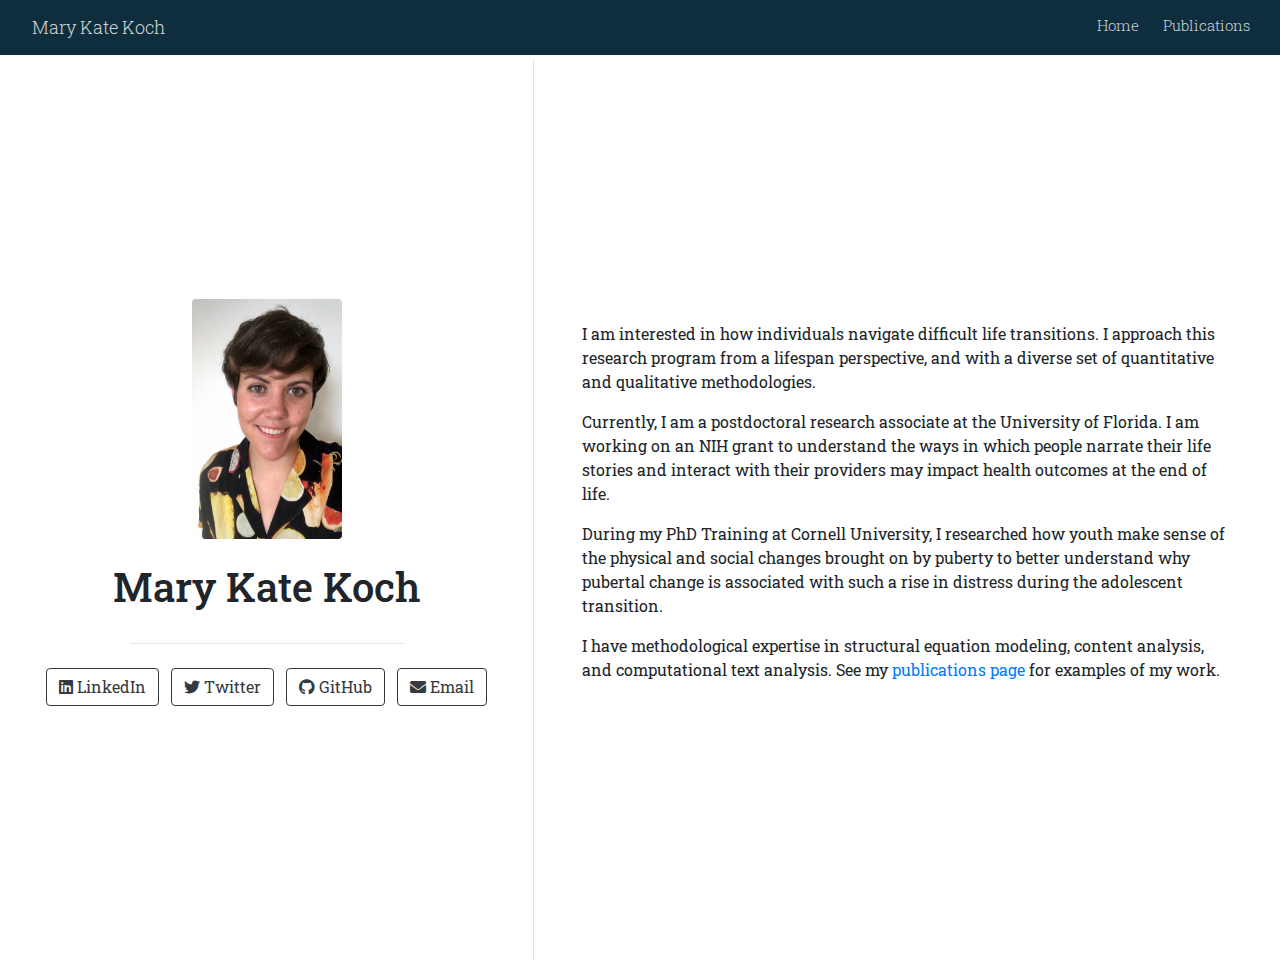
==== docs/index.html @ 8e57ada0 "initial commit" ====
<!doctype html>
<html lang="en">
  <head>
    <!-- Required meta tags -->
    <meta charset="utf-8">
    <meta name="viewport" content="width=device-width, initial-scale=1, shrink-to-fit=no">

    <!-- Bootstrap CSS -->
    <link rel="stylesheet" href="https://stackpath.bootstrapcdn.com/bootstrap/4.5.0/css/bootstrap.min.css">

    <link href="https://fonts.googleapis.com/css2?family=Roboto+Slab&display=swap" rel="stylesheet">
    <style type="text/css">body {font-family: 'Roboto Slab', serif;}</style>

    <title>Mary Kate Koch</title>

    
          <!--radix_placeholder_navigation_in_header-->
          <meta name="distill:offset" content=""/>

          <script type="application/javascript">

            window.headroom_prevent_pin = false;

            window.document.addEventListener("DOMContentLoaded", function (event) {

              // initialize headroom for banner
              var header = $('header').get(0);
              var headerHeight = header.offsetHeight;
              var headroom = new Headroom(header, {
                tolerance: 5,
                onPin : function() {
                  if (window.headroom_prevent_pin) {
                    window.headroom_prevent_pin = false;
                    headroom.unpin();
                  }
                }
              });
              headroom.init();
              if(window.location.hash)
                headroom.unpin();
              $(header).addClass('headroom--transition');

              // offset scroll location for banner on hash change
              // (see: https://github.com/WickyNilliams/headroom.js/issues/38)
              window.addEventListener("hashchange", function(event) {
                window.scrollTo(0, window.pageYOffset - (headerHeight + 25));
              });

              // responsive menu
              $('.distill-site-header').each(function(i, val) {
                var topnav = $(this);
                var toggle = topnav.find('.nav-toggle');
                toggle.on('click', function() {
                  topnav.toggleClass('responsive');
                });
              });

              // nav dropdowns
              $('.nav-dropbtn').click(function(e) {
                $(this).next('.nav-dropdown-content').toggleClass('nav-dropdown-active');
                $(this).parent().siblings('.nav-dropdown')
                   .children('.nav-dropdown-content').removeClass('nav-dropdown-active');
              });
              $("body").click(function(e){
                $('.nav-dropdown-content').removeClass('nav-dropdown-active');
              });
              $(".nav-dropdown").click(function(e){
                e.stopPropagation();
              });
            });
          </script>

          <style type="text/css">

          /* Theme (user-documented overrideables for nav appearance) */

          .distill-site-nav {
            color: rgba(255, 255, 255, 0.8);
            background-color: #0F2E3D;
            font-size: 15px;
            font-weight: 300;
          }

          .distill-site-nav a {
            color: inherit;
            text-decoration: none;
          }

          .distill-site-nav a:hover {
            color: white;
          }

          @media print {
            .distill-site-nav {
              display: none;
            }
          }

          .distill-site-header {

          }

          .distill-site-footer {

          }


          /* Site Header */

          .distill-site-header {
            width: 100%;
            box-sizing: border-box;
            z-index: 3;
          }

          .distill-site-header .nav-left {
            display: inline-block;
            margin-left: 8px;
          }

          @media screen and (max-width: 768px) {
            .distill-site-header .nav-left {
              margin-left: 0;
            }
          }


          .distill-site-header .nav-right {
            float: right;
            margin-right: 8px;
          }

          .distill-site-header a,
          .distill-site-header .title {
            display: inline-block;
            text-align: center;
            padding: 14px 10px 14px 10px;
          }

          .distill-site-header .title {
            font-size: 18px;
            min-width: 150px;
          }

          .distill-site-header .logo {
            padding: 0;
          }

          .distill-site-header .logo img {
            display: none;
            max-height: 20px;
            width: auto;
            margin-bottom: -4px;
          }

          .distill-site-header .nav-image img {
            max-height: 18px;
            width: auto;
            display: inline-block;
            margin-bottom: -3px;
          }



          @media screen and (min-width: 1000px) {
            .distill-site-header .logo img {
              display: inline-block;
            }
            .distill-site-header .nav-left {
              margin-left: 20px;
            }
            .distill-site-header .nav-right {
              margin-right: 20px;
            }
            .distill-site-header .title {
              padding-left: 12px;
            }
          }


          .distill-site-header .nav-toggle {
            display: none;
          }

          .nav-dropdown {
            display: inline-block;
            position: relative;
          }

          .nav-dropdown .nav-dropbtn {
            border: none;
            outline: none;
            color: rgba(255, 255, 255, 0.8);
            padding: 16px 10px;
            background-color: transparent;
            font-family: inherit;
            font-size: inherit;
            font-weight: inherit;
            margin: 0;
            margin-top: 1px;
            z-index: 2;
          }

          .nav-dropdown-content {
            display: none;
            position: absolute;
            background-color: white;
            min-width: 200px;
            border: 1px solid rgba(0,0,0,0.15);
            border-radius: 4px;
            box-shadow: 0px 8px 16px 0px rgba(0,0,0,0.1);
            z-index: 1;
            margin-top: 2px;
            white-space: nowrap;
            padding-top: 4px;
            padding-bottom: 4px;
          }

          .nav-dropdown-content hr {
            margin-top: 4px;
            margin-bottom: 4px;
            border: none;
            border-bottom: 1px solid rgba(0, 0, 0, 0.1);
          }

          .nav-dropdown-active {
            display: block;
          }

          .nav-dropdown-content a, .nav-dropdown-content .nav-dropdown-header {
            color: black;
            padding: 6px 24px;
            text-decoration: none;
            display: block;
            text-align: left;
          }

          .nav-dropdown-content .nav-dropdown-header {
            display: block;
            padding: 5px 24px;
            padding-bottom: 0;
            text-transform: uppercase;
            font-size: 14px;
            color: #999999;
            white-space: nowrap;
          }

          .nav-dropdown:hover .nav-dropbtn {
            color: white;
          }

          .nav-dropdown-content a:hover {
            background-color: #ddd;
            color: black;
          }

          .nav-right .nav-dropdown-content {
            margin-left: -45%;
            right: 0;
          }

          @media screen and (max-width: 768px) {
            .distill-site-header a, .distill-site-header .nav-dropdown  {display: none;}
            .distill-site-header a.nav-toggle {
              float: right;
              display: block;
            }
            .distill-site-header .title {
              margin-left: 0;
            }
            .distill-site-header .nav-right {
              margin-right: 0;
            }
            .distill-site-header {
              overflow: hidden;
            }
            .nav-right .nav-dropdown-content {
              margin-left: 0;
            }
          }


          @media screen and (max-width: 768px) {
            .distill-site-header.responsive {position: relative; min-height: 500px; }
            .distill-site-header.responsive a.nav-toggle {
              position: absolute;
              right: 0;
              top: 0;
            }
            .distill-site-header.responsive a,
            .distill-site-header.responsive .nav-dropdown {
              display: block;
              text-align: left;
            }
            .distill-site-header.responsive .nav-left,
            .distill-site-header.responsive .nav-right {
              width: 100%;
            }
            .distill-site-header.responsive .nav-dropdown {float: none;}
            .distill-site-header.responsive .nav-dropdown-content {position: relative;}
            .distill-site-header.responsive .nav-dropdown .nav-dropbtn {
              display: block;
              width: 100%;
              text-align: left;
            }
          }

          /* Site Footer */

          .distill-site-footer {
            width: 100%;
            overflow: hidden;
            box-sizing: border-box;
            z-index: 3;
            margin-top: 30px;
            padding-top: 30px;
            padding-bottom: 30px;
            text-align: center;
          }

          /* Headroom */

          d-title {
            padding-top: 6rem;
          }

          @media print {
            d-title {
              padding-top: 4rem;
            }
          }

          .headroom {
            z-index: 1000;
            position: fixed;
            top: 0;
            left: 0;
            right: 0;
          }

          .headroom--transition {
            transition: all .4s ease-in-out;
          }

          .headroom--unpinned {
            top: -100px;
          }

          .headroom--pinned {
            top: 0;
          }

          /* adjust viewport for navbar height */
          /* helps vertically center bootstrap (non-distill) content */
          .min-vh-100 {
            min-height: calc(100vh - 100px) !important;
          }

          </style>

          <script src="site_libs/jquery-3.6.0/jquery-3.6.0.min.js"></script>
          <link href="site_libs/font-awesome-5.1.0/css/all.css" rel="stylesheet"/>
          <link href="site_libs/font-awesome-5.1.0/css/v4-shims.css" rel="stylesheet"/>
          <script src="site_libs/headroom-0.9.4/headroom.min.js"></script>
          <script src="site_libs/autocomplete-0.37.1/autocomplete.min.js"></script>
          <script src="site_libs/fuse-6.4.1/fuse.min.js"></script>

          <script type="application/javascript">

          function getMeta(metaName) {
            var metas = document.getElementsByTagName('meta');
            for (let i = 0; i < metas.length; i++) {
              if (metas[i].getAttribute('name') === metaName) {
                return metas[i].getAttribute('content');
              }
            }
            return '';
          }

          function offsetURL(url) {
            var offset = getMeta('distill:offset');
            return offset ? offset + '/' + url : url;
          }

          function createFuseIndex() {

            // create fuse index
            var options = {
              keys: [
                { name: 'title', weight: 20 },
                { name: 'categories', weight: 15 },
                { name: 'description', weight: 10 },
                { name: 'contents', weight: 5 },
              ],
              ignoreLocation: true,
              threshold: 0
            };
            var fuse = new window.Fuse([], options);

            // fetch the main search.json
            return fetch(offsetURL('search.json'))
              .then(function(response) {
                if (response.status == 200) {
                  return response.json().then(function(json) {
                    // index main articles
                    json.articles.forEach(function(article) {
                      fuse.add(article);
                    });
                    // download collections and index their articles
                    return Promise.all(json.collections.map(function(collection) {
                      return fetch(offsetURL(collection)).then(function(response) {
                        if (response.status === 200) {
                          return response.json().then(function(articles) {
                            articles.forEach(function(article) {
                              fuse.add(article);
                            });
                          })
                        } else {
                          return Promise.reject(
                            new Error('Unexpected status from search index request: ' +
                                      response.status)
                          );
                        }
                      });
                    })).then(function() {
                      return fuse;
                    });
                  });

                } else {
                  return Promise.reject(
                    new Error('Unexpected status from search index request: ' +
                                response.status)
                  );
                }
              });
          }

          window.document.addEventListener("DOMContentLoaded", function (event) {

            // get search element (bail if we don't have one)
            var searchEl = window.document.getElementById('distill-search');
            if (!searchEl)
              return;

            createFuseIndex()
              .then(function(fuse) {

                // make search box visible
                searchEl.classList.remove('hidden');

                // initialize autocomplete
                var options = {
                  autoselect: true,
                  hint: false,
                  minLength: 2,
                };
                window.autocomplete(searchEl, options, [{
                  source: function(query, callback) {
                    const searchOptions = {
                      isCaseSensitive: false,
                      shouldSort: true,
                      minMatchCharLength: 2,
                      limit: 10,
                    };
                    var results = fuse.search(query, searchOptions);
                    callback(results
                      .map(function(result) { return result.item; })
                    );
                  },
                  templates: {
                    suggestion: function(suggestion) {
                      var img = suggestion.preview && Object.keys(suggestion.preview).length > 0
                        ? `<img src="${offsetURL(suggestion.preview)}"</img>`
                        : '';
                      var html = `
                        <div class="search-item">
                          <h3>${suggestion.title}</h3>
                          <div class="search-item-description">
                            ${suggestion.description || ''}
                          </div>
                          <div class="search-item-preview">
                            ${img}
                          </div>
                        </div>
                      `;
                      return html;
                    }
                  }
                }]).on('autocomplete:selected', function(event, suggestion) {
                  window.location.href = offsetURL(suggestion.path);
                });
                // remove inline display style on autocompleter (we want to
                // manage responsive display via css)
                $('.algolia-autocomplete').css("display", "");
              })
              .catch(function(error) {
                console.log(error);
              });

          });

          </script>

          <style type="text/css">

          .nav-search {
            font-size: x-small;
          }

          /* Algolioa Autocomplete */

          .algolia-autocomplete {
            display: inline-block;
            margin-left: 10px;
            vertical-align: sub;
            background-color: white;
            color: black;
            padding: 6px;
            padding-top: 8px;
            padding-bottom: 0;
            border-radius: 6px;
            border: 1px #0F2E3D solid;
            width: 180px;
          }


          @media screen and (max-width: 768px) {
            .distill-site-nav .algolia-autocomplete {
              display: none;
              visibility: hidden;
            }
            .distill-site-nav.responsive .algolia-autocomplete {
              display: inline-block;
              visibility: visible;
            }
            .distill-site-nav.responsive .algolia-autocomplete .aa-dropdown-menu {
              margin-left: 0;
              width: 400px;
              max-height: 400px;
            }
          }

          .algolia-autocomplete .aa-input, .algolia-autocomplete .aa-hint {
            width: 90%;
            outline: none;
            border: none;
          }

          .algolia-autocomplete .aa-hint {
            color: #999;
          }
          .algolia-autocomplete .aa-dropdown-menu {
            width: 550px;
            max-height: 70vh;
            overflow-x: visible;
            overflow-y: scroll;
            padding: 5px;
            margin-top: 3px;
            margin-left: -150px;
            background-color: #fff;
            border-radius: 5px;
            border: 1px solid #999;
            border-top: none;
          }

          .algolia-autocomplete .aa-dropdown-menu .aa-suggestion {
            cursor: pointer;
            padding: 5px 4px;
            border-bottom: 1px solid #eee;
          }

          .algolia-autocomplete .aa-dropdown-menu .aa-suggestion:last-of-type {
            border-bottom: none;
            margin-bottom: 2px;
          }

          .algolia-autocomplete .aa-dropdown-menu .aa-suggestion .search-item {
            overflow: hidden;
            font-size: 0.8em;
            line-height: 1.4em;
          }

          .algolia-autocomplete .aa-dropdown-menu .aa-suggestion .search-item h3 {
            font-size: 1rem;
            margin-block-start: 0;
            margin-block-end: 5px;
          }

          .algolia-autocomplete .aa-dropdown-menu .aa-suggestion .search-item-description {
            display: inline-block;
            overflow: hidden;
            height: 2.8em;
            width: 80%;
            margin-right: 4%;
          }

          .algolia-autocomplete .aa-dropdown-menu .aa-suggestion .search-item-preview {
            display: inline-block;
            width: 15%;
          }

          .algolia-autocomplete .aa-dropdown-menu .aa-suggestion .search-item-preview img {
            height: 3em;
            width: auto;
            display: none;
          }

          .algolia-autocomplete .aa-dropdown-menu .aa-suggestion .search-item-preview img[src] {
            display: initial;
          }

          .algolia-autocomplete .aa-dropdown-menu .aa-suggestion.aa-cursor {
            background-color: #eee;
          }
          .algolia-autocomplete .aa-dropdown-menu .aa-suggestion em {
            font-weight: bold;
            font-style: normal;
          }

          </style>


          <!--/radix_placeholder_navigation_in_header-->
          <!--radix_placeholder_site_in_header-->
          <!--/radix_placeholder_site_in_header-->
          
          <style type="text/css">
          body {
            padding-top: 60px;
          }
          </style>
          <script src="/Library/Frameworks/R.framework/Versions/4.1/Resources/library/rmarkdown/rmd/h/pandoc/header-attrs.js"></script>
    
    
  </head>
  <body>

          <!--radix_placeholder_navigation_before_body-->
          <header class="header header--fixed" role="banner">
          <nav class="distill-site-nav distill-site-header">
          <div class="nav-left">
          <a href="index.html" class="title">Mary Kate Koch</a>
          </div>
          <div class="nav-right">
          <a href="index.html">Home</a>
          <a href="publications.html">Publications</a>
          <a href="javascript:void(0);" class="nav-toggle">&#9776;</a>
          </div>
          </nav>
          </header>
          <!--/radix_placeholder_navigation_before_body-->
          <!--radix_placeholder_site_before_body-->
          <!--/radix_placeholder_site_before_body-->
    
    <div class="container-fluid d-none d-lg-block d-xl-block">
      <div class="d-flex row flex-row vh-100">
        <div class="d-flex flex-column col-5 align-items-center text-center align-self-center">
          <div class="mx-auto text-center">
            <div class="p-3">
              <img src="images/mk.jpg" style="height:15rem" class="rounded">
            </div>
            <div class="p-2">
              <h1>Mary Kate Koch</h1>
            </div>
            <hr style="width:60%;"/>
            <div class="p-2">
              <div id="icon-list">
                <ul class="list-inline">
                                    <li class="list-inline-item">
                    <a href=https://www.linkedin.com/in/mary-kate-koch-2b109b215/>
                      <button type="button" class="btn btn-outline-dark mb-2">
                        <i class="fab fa-linkedin"></i> LinkedIn
                      </button>
                    </a>
                  </li>
                                    <li class="list-inline-item">
                    <a href=https://twitter.com/marykatekoch>
                      <button type="button" class="btn btn-outline-dark mb-2">
                        <i class="fab fa-twitter"></i> Twitter
                      </button>
                    </a>
                  </li>
                                    <li class="list-inline-item">
                    <a href=https://github.com/marykatekoch/>
                      <button type="button" class="btn btn-outline-dark mb-2">
                        <i class="fab fa-github"></i> GitHub
                      </button>
                    </a>
                  </li>
                                    <li class="list-inline-item">
                    <a href=mailto:m.koch@ufl.edu>
                      <button type="button" class="btn btn-outline-dark mb-2">
                        <i class="fas fa-envelope"></i> Email
                      </button>
                    </a>
                  </li>
                                  </ul>
              </div>
            </div>
          </div>
        </div>
        <div class="d-flex flex-column vh-100 border-left"></div>
        <div class="d-flex flex-column col px-5 align-items-center align-self-center mh-100" style="overflow-y: scroll;">
          <div class="my-5" id="content">
            <p>I am interested in how individuals navigate difficult
            life transitions. I approach this research program from a
            lifespan perspective, and with a diverse set of quantitative
            and qualitative methodologies.</p>
            <p>Currently, I am a postdoctoral research associate at the
            University of Florida. I am working on an NIH grant to
            understand the ways in which people narrate their life
            stories and interact with their providers may impact health
            outcomes at the end of life.</p>
            <p>During my PhD Training at Cornell University, I
            researched how youth make sense of the physical and social
            changes brought on by puberty to better understand why
            pubertal change is associated with such a rise in distress
            during the adolescent transition.</p>
            <p>I have methodological expertise in structural equation
            modeling, content analysis, and computational text analysis.
            See my <a href="publications.html">publications page</a> for
            examples of my work.</p>
          </div>
        </div>
      </div>
    </div>

    <div class="container-flex min-vh-100 d-block d-lg-none d-xl-none">
      <div class="d-flex flex-row justify-content-center">
        <div class="d-flex flex-col">
          <div class="mx-auto">
            <div class="p-3 mt-3 text-center">
              <img src="images/mk.jpg" style="height:15rem" class="rounded">
            </div>
            <div class="p-2 text-center">
              <h1>Mary Kate Koch</h1>
            </div>
            <hr style="width:60%;"/>

            <div class="row justify-content-center align-items-center">
              <div class="col-8 p-1 text-center">
                <div class="list-group">
                                    <a href=https://www.linkedin.com/in/mary-kate-koch-2b109b215/>
                    <button type="button" class="list-group-item list-group-item-action my-1 rounded">
                      <i class="fab fa-linkedin"></i> LinkedIn
                    </button>
                  </a>
                                    <a href=https://twitter.com/marykatekoch>
                    <button type="button" class="list-group-item list-group-item-action my-1 rounded">
                      <i class="fab fa-twitter"></i> Twitter
                    </button>
                  </a>
                                    <a href=https://github.com/marykatekoch/>
                    <button type="button" class="list-group-item list-group-item-action my-1 rounded">
                      <i class="fab fa-github"></i> GitHub
                    </button>
                  </a>
                                    <a href=mailto:m.koch@ufl.edu>
                    <button type="button" class="list-group-item list-group-item-action my-1 rounded">
                      <i class="fas fa-envelope"></i> Email
                    </button>
                  </a>
                                  </div>
              </div>
            </div>
            <div class="p pt-4 px-5">
              <p>I am interested in how individuals navigate difficult
              life transitions. I approach this research program from a
              lifespan perspective, and with a diverse set of
              quantitative and qualitative methodologies.</p>
              <p>Currently, I am a postdoctoral research associate at
              the University of Florida. I am working on an NIH grant to
              understand the ways in which people narrate their life
              stories and interact with their providers may impact
              health outcomes at the end of life.</p>
              <p>During my PhD Training at Cornell University, I
              researched how youth make sense of the physical and social
              changes brought on by puberty to better understand why
              pubertal change is associated with such a rise in distress
              during the adolescent transition.</p>
              <p>I have methodological expertise in structural equation
              modeling, content analysis, and computational text
              analysis. See my <a href="publications.html">publications
              page</a> for examples of my work.</p>
            </div>
        </div>
      </div>
    </div>

    <!-- Optional JavaScript -->
    <!-- jQuery first, then Popper.js, then Bootstrap JS -->
    <script src="https://code.jquery.com/jquery-3.5.1.slim.min.js" integrity="sha384-DfXdz2htPH0lsSSs5nCTpuj/zy4C+OGpamoFVy38MVBnE+IbbVYUew+OrCXaRkfj" crossorigin="anonymous"></script>
    <script src="https://cdn.jsdelivr.net/npm/popper.js@1.16.0/dist/umd/popper.min.js" integrity="sha384-Q6E9RHvbIyZFJoft+2mJbHaEWldlvI9IOYy5n3zV9zzTtmI3UksdQRVvoxMfooAo" crossorigin="anonymous"></script>
    <script src="https://stackpath.bootstrapcdn.com/bootstrap/4.5.0/js/bootstrap.min.js" integrity="sha384-OgVRvuATP1z7JjHLkuOU7Xw704+h835Lr+6QL9UvYjZE3Ipu6Tp75j7Bh/kR0JKI" crossorigin="anonymous"></script>

      <!--radix_placeholder_site_after_body-->
      <!--/radix_placeholder_site_after_body-->
      <!--radix_placeholder_navigation_after_body-->
      <!--/radix_placeholder_navigation_after_body-->
  
  </body>
</html>
---- docs/site_libs/font-awesome-5.1.0/css/all.css ----
/*!
 * Font Awesome Free 5.1.0 by @fontawesome - https://fontawesome.com
 * License - https://fontawesome.com/license (Icons: CC BY 4.0, Fonts: SIL OFL 1.1, Code: MIT License)
 */
.fa,.fab,.fal,.far,.fas{-moz-osx-font-smoothing:grayscale;-webkit-font-smoothing:antialiased;display:inline-block;font-style:normal;font-variant:normal;text-rendering:auto;line-height:1}.fa-lg{font-size:1.33333em;line-height:.75em;vertical-align:-.0667em}.fa-xs{font-size:.75em}.fa-sm{font-size:.875em}.fa-1x{font-size:1em}.fa-2x{font-size:2em}.fa-3x{font-size:3em}.fa-4x{font-size:4em}.fa-5x{font-size:5em}.fa-6x{font-size:6em}.fa-7x{font-size:7em}.fa-8x{font-size:8em}.fa-9x{font-size:9em}.fa-10x{font-size:10em}.fa-fw{text-align:center;width:1.25em}.fa-ul{list-style-type:none;margin-left:2.5em;padding-left:0}.fa-ul>li{position:relative}.fa-li{left:-2em;position:absolute;text-align:center;width:2em;line-height:inherit}.fa-border{border:.08em solid #eee;border-radius:.1em;padding:.2em .25em .15em}.fa-pull-left{float:left}.fa-pull-right{float:right}.fa.fa-pull-left,.fab.fa-pull-left,.fal.fa-pull-left,.far.fa-pull-left,.fas.fa-pull-left{margin-right:.3em}.fa.fa-pull-right,.fab.fa-pull-right,.fal.fa-pull-right,.far.fa-pull-right,.fas.fa-pull-right{margin-left:.3em}.fa-spin{animation:a 2s infinite linear}.fa-pulse{animation:a 1s infinite steps(8)}@keyframes a{0%{transform:rotate(0deg)}to{transform:rotate(1turn)}}.fa-rotate-90{-ms-filter:"progid:DXImageTransform.Microsoft.BasicImage(rotation=1)";transform:rotate(90deg)}.fa-rotate-180{-ms-filter:"progid:DXImageTransform.Microsoft.BasicImage(rotation=2)";transform:rotate(180deg)}.fa-rotate-270{-ms-filter:"progid:DXImageTransform.Microsoft.BasicImage(rotation=3)";transform:rotate(270deg)}.fa-flip-horizontal{-ms-filter:"progid:DXImageTransform.Microsoft.BasicImage(rotation=0, mirror=1)";transform:scaleX(-1)}.fa-flip-vertical{transform:scaleY(-1)}.fa-flip-horizontal.fa-flip-vertical,.fa-flip-vertical{-ms-filter:"progid:DXImageTransform.Microsoft.BasicImage(rotation=2, mirror=1)"}.fa-flip-horizontal.fa-flip-vertical{transform:scale(-1)}:root .fa-flip-horizontal,:root .fa-flip-vertical,:root .fa-rotate-90,:root .fa-rotate-180,:root .fa-rotate-270{-webkit-filter:none;filter:none}.fa-stack{display:inline-block;height:2em;line-height:2em;position:relative;vertical-align:middle;width:2em}.fa-stack-1x,.fa-stack-2x{left:0;position:absolute;text-align:center;width:100%}.fa-stack-1x{line-height:inherit}.fa-stack-2x{font-size:2em}.fa-inverse{color:#fff}.fa-500px:before{content:"\f26e"}.fa-accessible-icon:before{content:"\f368"}.fa-accusoft:before{content:"\f369"}.fa-address-book:before{content:"\f2b9"}.fa-address-card:before{content:"\f2bb"}.fa-adjust:before{content:"\f042"}.fa-adn:before{content:"\f170"}.fa-adversal:before{content:"\f36a"}.fa-affiliatetheme:before{content:"\f36b"}.fa-algolia:before{content:"\f36c"}.fa-align-center:before{content:"\f037"}.fa-align-justify:before{content:"\f039"}.fa-align-left:before{content:"\f036"}.fa-align-right:before{content:"\f038"}.fa-allergies:before{content:"\f461"}.fa-amazon:before{content:"\f270"}.fa-amazon-pay:before{content:"\f42c"}.fa-ambulance:before{content:"\f0f9"}.fa-american-sign-language-interpreting:before{content:"\f2a3"}.fa-amilia:before{content:"\f36d"}.fa-anchor:before{content:"\f13d"}.fa-android:before{content:"\f17b"}.fa-angellist:before{content:"\f209"}.fa-angle-double-down:before{content:"\f103"}.fa-angle-double-left:before{content:"\f100"}.fa-angle-double-right:before{content:"\f101"}.fa-angle-double-up:before{content:"\f102"}.fa-angle-down:before{content:"\f107"}.fa-angle-left:before{content:"\f104"}.fa-angle-right:before{content:"\f105"}.fa-angle-up:before{content:"\f106"}.fa-angry:before{content:"\f556"}.fa-angrycreative:before{content:"\f36e"}.fa-angular:before{content:"\f420"}.fa-app-store:before{content:"\f36f"}.fa-app-store-ios:before{content:"\f370"}.fa-apper:before{content:"\f371"}.fa-apple:before{content:"\f179"}.fa-apple-pay:before{content:"\f415"}.fa-archive:before{content:"\f187"}.fa-archway:before{content:"\f557"}.fa-arrow-alt-circle-down:before{content:"\f358"}.fa-arrow-alt-circle-left:before{content:"\f359"}.fa-arrow-alt-circle-right:before{content:"\f35a"}.fa-arrow-alt-circle-up:before{content:"\f35b"}.fa-arrow-circle-down:before{content:"\f0ab"}.fa-arrow-circle-left:before{content:"\f0a8"}.fa-arrow-circle-right:before{content:"\f0a9"}.fa-arrow-circle-up:before{content:"\f0aa"}.fa-arrow-down:before{content:"\f063"}.fa-arrow-left:before{content:"\f060"}.fa-arrow-right:before{content:"\f061"}.fa-arrow-up:before{content:"\f062"}.fa-arrows-alt:before{content:"\f0b2"}.fa-arrows-alt-h:before{content:"\f337"}.fa-arrows-alt-v:before{content:"\f338"}.fa-assistive-listening-systems:before{content:"\f2a2"}.fa-asterisk:before{content:"\f069"}.fa-asymmetrik:before{content:"\f372"}.fa-at:before{content:"\f1fa"}.fa-atlas:before{content:"\f558"}.fa-audible:before{content:"\f373"}.fa-audio-description:before{content:"\f29e"}.fa-autoprefixer:before{content:"\f41c"}.fa-avianex:before{content:"\f374"}.fa-aviato:before{content:"\f421"}.fa-award:before{content:"\f559"}.fa-aws:before{content:"\f375"}.fa-backspace:before{content:"\f55a"}.fa-backward:before{content:"\f04a"}.fa-balance-scale:before{content:"\f24e"}.fa-ban:before{content:"\f05e"}.fa-band-aid:before{content:"\f462"}.fa-bandcamp:before{content:"\f2d5"}.fa-barcode:before{content:"\f02a"}.fa-bars:before{content:"\f0c9"}.fa-baseball-ball:before{content:"\f433"}.fa-basketball-ball:before{content:"\f434"}.fa-bath:before{content:"\f2cd"}.fa-battery-empty:before{content:"\f244"}.fa-battery-full:before{content:"\f240"}.fa-battery-half:before{content:"\f242"}.fa-battery-quarter:before{content:"\f243"}.fa-battery-three-quarters:before{content:"\f241"}.fa-bed:before{content:"\f236"}.fa-beer:before{content:"\f0fc"}.fa-behance:before{content:"\f1b4"}.fa-behance-square:before{content:"\f1b5"}.fa-bell:before{content:"\f0f3"}.fa-bell-slash:before{content:"\f1f6"}.fa-bezier-curve:before{content:"\f55b"}.fa-bicycle:before{content:"\f206"}.fa-bimobject:before{content:"\f378"}.fa-binoculars:before{content:"\f1e5"}.fa-birthday-cake:before{content:"\f1fd"}.fa-bitbucket:before{content:"\f171"}.fa-bitcoin:before{content:"\f379"}.fa-bity:before{content:"\f37a"}.fa-black-tie:before{content:"\f27e"}.fa-blackberry:before{content:"\f37b"}.fa-blender:before{content:"\f517"}.fa-blind:before{content:"\f29d"}.fa-blogger:before{content:"\f37c"}.fa-blogger-b:before{content:"\f37d"}.fa-bluetooth:before{content:"\f293"}.fa-bluetooth-b:before{content:"\f294"}.fa-bold:before{content:"\f032"}.fa-bolt:before{content:"\f0e7"}.fa-bomb:before{content:"\f1e2"}.fa-bong:before{content:"\f55c"}.fa-book:before{content:"\f02d"}.fa-book-open:before{content:"\f518"}.fa-bookmark:before{content:"\f02e"}.fa-bowling-ball:before{content:"\f436"}.fa-box:before{content:"\f466"}.fa-box-open:before{content:"\f49e"}.fa-boxes:before{content:"\f468"}.fa-braille:before{content:"\f2a1"}.fa-briefcase:before{content:"\f0b1"}.fa-briefcase-medical:before{content:"\f469"}.fa-broadcast-tower:before{content:"\f519"}.fa-broom:before{content:"\f51a"}.fa-brush:before{content:"\f55d"}.fa-btc:before{content:"\f15a"}.fa-bug:before{content:"\f188"}.fa-building:before{content:"\f1ad"}.fa-bullhorn:before{content:"\f0a1"}.fa-bullseye:before{content:"\f140"}.fa-burn:before{content:"\f46a"}.fa-buromobelexperte:before{content:"\f37f"}.fa-bus:before{content:"\f207"}.fa-bus-alt:before{content:"\f55e"}.fa-buysellads:before{content:"\f20d"}.fa-calculator:before{content:"\f1ec"}.fa-calendar:before{content:"\f133"}.fa-calendar-alt:before{content:"\f073"}.fa-calendar-check:before{content:"\f274"}.fa-calendar-minus:before{content:"\f272"}.fa-calendar-plus:before{content:"\f271"}.fa-calendar-times:before{content:"\f273"}.fa-camera:before{content:"\f030"}.fa-camera-retro:before{content:"\f083"}.fa-cannabis:before{content:"\f55f"}.fa-capsules:before{content:"\f46b"}.fa-car:before{content:"\f1b9"}.fa-caret-down:before{content:"\f0d7"}.fa-caret-left:before{content:"\f0d9"}.fa-caret-right:before{content:"\f0da"}.fa-caret-square-down:before{content:"\f150"}.fa-caret-square-left:before{content:"\f191"}.fa-caret-square-right:before{content:"\f152"}.fa-caret-square-up:before{content:"\f151"}.fa-caret-up:before{content:"\f0d8"}.fa-cart-arrow-down:before{content:"\f218"}.fa-cart-plus:before{content:"\f217"}.fa-cc-amazon-pay:before{content:"\f42d"}.fa-cc-amex:before{content:"\f1f3"}.fa-cc-apple-pay:before{content:"\f416"}.fa-cc-diners-club:before{content:"\f24c"}.fa-cc-discover:before{content:"\f1f2"}.fa-cc-jcb:before{content:"\f24b"}.fa-cc-mastercard:before{content:"\f1f1"}.fa-cc-paypal:before{content:"\f1f4"}.fa-cc-stripe:before{content:"\f1f5"}.fa-cc-visa:before{content:"\f1f0"}.fa-centercode:before{content:"\f380"}.fa-certificate:before{content:"\f0a3"}.fa-chalkboard:before{content:"\f51b"}.fa-chalkboard-teacher:before{content:"\f51c"}.fa-chart-area:before{content:"\f1fe"}.fa-chart-bar:before{content:"\f080"}.fa-chart-line:before{content:"\f201"}.fa-chart-pie:before{content:"\f200"}.fa-check:before{content:"\f00c"}.fa-check-circle:before{content:"\f058"}.fa-check-double:before{content:"\f560"}.fa-check-square:before{content:"\f14a"}.fa-chess:before{content:"\f439"}.fa-chess-bishop:before{content:"\f43a"}.fa-chess-board:before{content:"\f43c"}.fa-chess-king:before{content:"\f43f"}.fa-chess-knight:before{content:"\f441"}.fa-chess-pawn:before{content:"\f443"}.fa-chess-queen:before{content:"\f445"}.fa-chess-rook:before{content:"\f447"}.fa-chevron-circle-down:before{content:"\f13a"}.fa-chevron-circle-left:before{content:"\f137"}.fa-chevron-circle-right:before{content:"\f138"}.fa-chevron-circle-up:before{content:"\f139"}.fa-chevron-down:before{content:"\f078"}.fa-chevron-left:before{content:"\f053"}.fa-chevron-right:before{content:"\f054"}.fa-chevron-up:before{content:"\f077"}.fa-child:before{content:"\f1ae"}.fa-chrome:before{content:"\f268"}.fa-church:before{content:"\f51d"}.fa-circle:before{content:"\f111"}.fa-circle-notch:before{content:"\f1ce"}.fa-clipboard:before{content:"\f328"}.fa-clipboard-check:before{content:"\f46c"}.fa-clipboard-list:before{content:"\f46d"}.fa-clock:before{content:"\f017"}.fa-clone:before{content:"\f24d"}.fa-closed-captioning:before{content:"\f20a"}.fa-cloud:before{content:"\f0c2"}.fa-cloud-download-alt:before{content:"\f381"}.fa-cloud-upload-alt:before{content:"\f382"}.fa-cloudscale:before{content:"\f383"}.fa-cloudsmith:before{content:"\f384"}.fa-cloudversify:before{content:"\f385"}.fa-cocktail:before{content:"\f561"}.fa-code:before{content:"\f121"}.fa-code-branch:before{content:"\f126"}.fa-codepen:before{content:"\f1cb"}.fa-codiepie:before{content:"\f284"}.fa-coffee:before{content:"\f0f4"}.fa-cog:before{content:"\f013"}.fa-cogs:before{content:"\f085"}.fa-coins:before{content:"\f51e"}.fa-columns:before{content:"\f0db"}.fa-comment:before{content:"\f075"}.fa-comment-alt:before{content:"\f27a"}.fa-comment-dots:before{content:"\f4ad"}.fa-comment-slash:before{content:"\f4b3"}.fa-comments:before{content:"\f086"}.fa-compact-disc:before{content:"\f51f"}.fa-compass:before{content:"\f14e"}.fa-compress:before{content:"\f066"}.fa-concierge-bell:before{content:"\f562"}.fa-connectdevelop:before{content:"\f20e"}.fa-contao:before{content:"\f26d"}.fa-cookie:before{content:"\f563"}.fa-cookie-bite:before{content:"\f564"}.fa-copy:before{content:"\f0c5"}.fa-copyright:before{content:"\f1f9"}.fa-couch:before{content:"\f4b8"}.fa-cpanel:before{content:"\f388"}.fa-creative-commons:before{content:"\f25e"}.fa-creative-commons-by:before{content:"\f4e7"}.fa-creative-commons-nc:before{content:"\f4e8"}.fa-creative-commons-nc-eu:before{content:"\f4e9"}.fa-creative-commons-nc-jp:before{content:"\f4ea"}.fa-creative-commons-nd:before{content:"\f4eb"}.fa-creative-commons-pd:before{content:"\f4ec"}.fa-creative-commons-pd-alt:before{content:"\f4ed"}.fa-creative-commons-remix:before{content:"\f4ee"}.fa-creative-commons-sa:before{content:"\f4ef"}.fa-creative-commons-sampling:before{content:"\f4f0"}.fa-creative-commons-sampling-plus:before{content:"\f4f1"}.fa-creative-commons-share:before{content:"\f4f2"}.fa-credit-card:before{content:"\f09d"}.fa-crop:before{content:"\f125"}.fa-crop-alt:before{content:"\f565"}.fa-crosshairs:before{content:"\f05b"}.fa-crow:before{content:"\f520"}.fa-crown:before{content:"\f521"}.fa-css3:before{content:"\f13c"}.fa-css3-alt:before{content:"\f38b"}.fa-cube:before{content:"\f1b2"}.fa-cubes:before{content:"\f1b3"}.fa-cut:before{content:"\f0c4"}.fa-cuttlefish:before{content:"\f38c"}.fa-d-and-d:before{content:"\f38d"}.fa-dashcube:before{content:"\f210"}.fa-database:before{content:"\f1c0"}.fa-deaf:before{content:"\f2a4"}.fa-delicious:before{content:"\f1a5"}.fa-deploydog:before{content:"\f38e"}.fa-deskpro:before{content:"\f38f"}.fa-desktop:before{content:"\f108"}.fa-deviantart:before{content:"\f1bd"}.fa-diagnoses:before{content:"\f470"}.fa-dice:before{content:"\f522"}.fa-dice-five:before{content:"\f523"}.fa-dice-four:before{content:"\f524"}.fa-dice-one:before{content:"\f525"}.fa-dice-six:before{content:"\f526"}.fa-dice-three:before{content:"\f527"}.fa-dice-two:before{content:"\f528"}.fa-digg:before{content:"\f1a6"}.fa-digital-ocean:before{content:"\f391"}.fa-digital-tachograph:before{content:"\f566"}.fa-discord:before{content:"\f392"}.fa-discourse:before{content:"\f393"}.fa-divide:before{content:"\f529"}.fa-dizzy:before{content:"\f567"}.fa-dna:before{content:"\f471"}.fa-dochub:before{content:"\f394"}.fa-docker:before{content:"\f395"}.fa-dollar-sign:before{content:"\f155"}.fa-dolly:before{content:"\f472"}.fa-dolly-flatbed:before{content:"\f474"}.fa-donate:before{content:"\f4b9"}.fa-door-closed:before{content:"\f52a"}.fa-door-open:before{content:"\f52b"}.fa-dot-circle:before{content:"\f192"}.fa-dove:before{content:"\f4ba"}.fa-download:before{content:"\f019"}.fa-draft2digital:before{content:"\f396"}.fa-drafting-compass:before{content:"\f568"}.fa-dribbble:before{content:"\f17d"}.fa-dribbble-square:before{content:"\f397"}.fa-dropbox:before{content:"\f16b"}.fa-drum:before{content:"\f569"}.fa-drum-steelpan:before{content:"\f56a"}.fa-drupal:before{content:"\f1a9"}.fa-dumbbell:before{content:"\f44b"}.fa-dyalog:before{content:"\f399"}.fa-earlybirds:before{content:"\f39a"}.fa-ebay:before{content:"\f4f4"}.fa-edge:before{content:"\f282"}.fa-edit:before{content:"\f044"}.fa-eject:before{content:"\f052"}.fa-elementor:before{content:"\f430"}.fa-ellipsis-h:before{content:"\f141"}.fa-ellipsis-v:before{content:"\f142"}.fa-ember:before{content:"\f423"}.fa-empire:before{content:"\f1d1"}.fa-envelope:before{content:"\f0e0"}.fa-envelope-open:before{content:"\f2b6"}.fa-envelope-square:before{content:"\f199"}.fa-envira:before{content:"\f299"}.fa-equals:before{content:"\f52c"}.fa-eraser:before{content:"\f12d"}.fa-erlang:before{content:"\f39d"}.fa-ethereum:before{content:"\f42e"}.fa-etsy:before{content:"\f2d7"}.fa-euro-sign:before{content:"\f153"}.fa-exchange-alt:before{content:"\f362"}.fa-exclamation:before{content:"\f12a"}.fa-exclamation-circle:before{content:"\f06a"}.fa-exclamation-triangle:before{content:"\f071"}.fa-expand:before{content:"\f065"}.fa-expand-arrows-alt:before{content:"\f31e"}.fa-expeditedssl:before{content:"\f23e"}.fa-external-link-alt:before{content:"\f35d"}.fa-external-link-square-alt:before{content:"\f360"}.fa-eye:before{content:"\f06e"}.fa-eye-dropper:before{content:"\f1fb"}.fa-eye-slash:before{content:"\f070"}.fa-facebook:before{content:"\f09a"}.fa-facebook-f:before{content:"\f39e"}.fa-facebook-messenger:before{content:"\f39f"}.fa-facebook-square:before{content:"\f082"}.fa-fast-backward:before{content:"\f049"}.fa-fast-forward:before{content:"\f050"}.fa-fax:before{content:"\f1ac"}.fa-feather:before{content:"\f52d"}.fa-feather-alt:before{content:"\f56b"}.fa-female:before{content:"\f182"}.fa-fighter-jet:before{content:"\f0fb"}.fa-file:before{content:"\f15b"}.fa-file-alt:before{content:"\f15c"}.fa-file-archive:before{content:"\f1c6"}.fa-file-audio:before{content:"\f1c7"}.fa-file-code:before{content:"\f1c9"}.fa-file-contract:before{content:"\f56c"}.fa-file-download:before{content:"\f56d"}.fa-file-excel:before{content:"\f1c3"}.fa-file-export:before{content:"\f56e"}.fa-file-image:before{content:"\f1c5"}.fa-file-import:before{content:"\f56f"}.fa-file-invoice:before{content:"\f570"}.fa-file-invoice-dollar:before{content:"\f571"}.fa-file-medical:before{content:"\f477"}.fa-file-medical-alt:before{content:"\f478"}.fa-file-pdf:before{content:"\f1c1"}.fa-file-powerpoint:before{content:"\f1c4"}.fa-file-prescription:before{content:"\f572"}.fa-file-signature:before{content:"\f573"}.fa-file-upload:before{content:"\f574"}.fa-file-video:before{content:"\f1c8"}.fa-file-word:before{content:"\f1c2"}.fa-fill:before{content:"\f575"}.fa-fill-drip:before{content:"\f576"}.fa-film:before{content:"\f008"}.fa-filter:before{content:"\f0b0"}.fa-fingerprint:before{content:"\f577"}.fa-fire:before{content:"\f06d"}.fa-fire-extinguisher:before{content:"\f134"}.fa-firefox:before{content:"\f269"}.fa-first-aid:before{content:"\f479"}.fa-first-order:before{content:"\f2b0"}.fa-first-order-alt:before{content:"\f50a"}.fa-firstdraft:before{content:"\f3a1"}.fa-fish:before{content:"\f578"}.fa-flag:before{content:"\f024"}.fa-flag-checkered:before{content:"\f11e"}.fa-flask:before{content:"\f0c3"}.fa-flickr:before{content:"\f16e"}.fa-flipboard:before{content:"\f44d"}.fa-flushed:before{content:"\f579"}.fa-fly:before{content:"\f417"}.fa-folder:before{content:"\f07b"}.fa-folder-open:before{content:"\f07c"}.fa-font:before{content:"\f031"}.fa-font-awesome:before{content:"\f2b4"}.fa-font-awesome-alt:before{content:"\f35c"}.fa-font-awesome-flag:before{content:"\f425"}.fa-font-awesome-logo-full:before{content:"\f4e6"}.fa-fonticons:before{content:"\f280"}.fa-fonticons-fi:before{content:"\f3a2"}.fa-football-ball:before{content:"\f44e"}.fa-fort-awesome:before{content:"\f286"}.fa-fort-awesome-alt:before{content:"\f3a3"}.fa-forumbee:before{content:"\f211"}.fa-forward:before{content:"\f04e"}.fa-foursquare:before{content:"\f180"}.fa-free-code-camp:before{content:"\f2c5"}.fa-freebsd:before{content:"\f3a4"}.fa-frog:before{content:"\f52e"}.fa-frown:before{content:"\f119"}.fa-frown-open:before{content:"\f57a"}.fa-fulcrum:before{content:"\f50b"}.fa-futbol:before{content:"\f1e3"}.fa-galactic-republic:before{content:"\f50c"}.fa-galactic-senate:before{content:"\f50d"}.fa-gamepad:before{content:"\f11b"}.fa-gas-pump:before{content:"\f52f"}.fa-gavel:before{content:"\f0e3"}.fa-gem:before{content:"\f3a5"}.fa-genderless:before{content:"\f22d"}.fa-get-pocket:before{content:"\f265"}.fa-gg:before{content:"\f260"}.fa-gg-circle:before{content:"\f261"}.fa-gift:before{content:"\f06b"}.fa-git:before{content:"\f1d3"}.fa-git-square:before{content:"\f1d2"}.fa-github:before{content:"\f09b"}.fa-github-alt:before{content:"\f113"}.fa-github-square:before{content:"\f092"}.fa-gitkraken:before{content:"\f3a6"}.fa-gitlab:before{content:"\f296"}.fa-gitter:before{content:"\f426"}.fa-glass-martini:before{content:"\f000"}.fa-glass-martini-alt:before{content:"\f57b"}.fa-glasses:before{content:"\f530"}.fa-glide:before{content:"\f2a5"}.fa-glide-g:before{content:"\f2a6"}.fa-globe:before{content:"\f0ac"}.fa-globe-africa:before{content:"\f57c"}.fa-globe-americas:before{content:"\f57d"}.fa-globe-asia:before{content:"\f57e"}.fa-gofore:before{content:"\f3a7"}.fa-golf-ball:before{content:"\f450"}.fa-goodreads:before{content:"\f3a8"}.fa-goodreads-g:before{content:"\f3a9"}.fa-google:before{content:"\f1a0"}.fa-google-drive:before{content:"\f3aa"}.fa-google-play:before{content:"\f3ab"}.fa-google-plus:before{content:"\f2b3"}.fa-google-plus-g:before{content:"\f0d5"}.fa-google-plus-square:before{content:"\f0d4"}.fa-google-wallet:before{content:"\f1ee"}.fa-graduation-cap:before{content:"\f19d"}.fa-gratipay:before{content:"\f184"}.fa-grav:before{content:"\f2d6"}.fa-greater-than:before{content:"\f531"}.fa-greater-than-equal:before{content:"\f532"}.fa-grimace:before{content:"\f57f"}.fa-grin:before{content:"\f580"}.fa-grin-alt:before{content:"\f581"}.fa-grin-beam:before{content:"\f582"}.fa-grin-beam-sweat:before{content:"\f583"}.fa-grin-hearts:before{content:"\f584"}.fa-grin-squint:before{content:"\f585"}.fa-grin-squint-tears:before{content:"\f586"}.fa-grin-stars:before{content:"\f587"}.fa-grin-tears:before{content:"\f588"}.fa-grin-tongue:before{content:"\f589"}.fa-grin-tongue-squint:before{content:"\f58a"}.fa-grin-tongue-wink:before{content:"\f58b"}.fa-grin-wink:before{content:"\f58c"}.fa-grip-horizontal:before{content:"\f58d"}.fa-grip-vertical:before{content:"\f58e"}.fa-gripfire:before{content:"\f3ac"}.fa-grunt:before{content:"\f3ad"}.fa-gulp:before{content:"\f3ae"}.fa-h-square:before{content:"\f0fd"}.fa-hacker-news:before{content:"\f1d4"}.fa-hacker-news-square:before{content:"\f3af"}.fa-hand-holding:before{content:"\f4bd"}.fa-hand-holding-heart:before{content:"\f4be"}.fa-hand-holding-usd:before{content:"\f4c0"}.fa-hand-lizard:before{content:"\f258"}.fa-hand-paper:before{content:"\f256"}.fa-hand-peace:before{content:"\f25b"}.fa-hand-point-down:before{content:"\f0a7"}.fa-hand-point-left:before{content:"\f0a5"}.fa-hand-point-right:before{content:"\f0a4"}.fa-hand-point-up:before{content:"\f0a6"}.fa-hand-pointer:before{content:"\f25a"}.fa-hand-rock:before{content:"\f255"}.fa-hand-scissors:before{content:"\f257"}.fa-hand-spock:before{content:"\f259"}.fa-hands:before{content:"\f4c2"}.fa-hands-helping:before{content:"\f4c4"}.fa-handshake:before{content:"\f2b5"}.fa-hashtag:before{content:"\f292"}.fa-hdd:before{content:"\f0a0"}.fa-heading:before{content:"\f1dc"}.fa-headphones:before{content:"\f025"}.fa-headphones-alt:before{content:"\f58f"}.fa-headset:before{content:"\f590"}.fa-heart:before{content:"\f004"}.fa-heartbeat:before{content:"\f21e"}.fa-helicopter:before{content:"\f533"}.fa-highlighter:before{content:"\f591"}.fa-hips:before{content:"\f452"}.fa-hire-a-helper:before{content:"\f3b0"}.fa-history:before{content:"\f1da"}.fa-hockey-puck:before{content:"\f453"}.fa-home:before{content:"\f015"}.fa-hooli:before{content:"\f427"}.fa-hornbill:before{content:"\f592"}.fa-hospital:before{content:"\f0f8"}.fa-hospital-alt:before{content:"\f47d"}.fa-hospital-symbol:before{content:"\f47e"}.fa-hot-tub:before{content:"\f593"}.fa-hotel:before{content:"\f594"}.fa-hotjar:before{content:"\f3b1"}.fa-hourglass:before{content:"\f254"}.fa-hourglass-end:before{content:"\f253"}.fa-hourglass-half:before{content:"\f252"}.fa-hourglass-start:before{content:"\f251"}.fa-houzz:before{content:"\f27c"}.fa-html5:before{content:"\f13b"}.fa-hubspot:before{content:"\f3b2"}.fa-i-cursor:before{content:"\f246"}.fa-id-badge:before{content:"\f2c1"}.fa-id-card:before{content:"\f2c2"}.fa-id-card-alt:before{content:"\f47f"}.fa-image:before{content:"\f03e"}.fa-images:before{content:"\f302"}.fa-imdb:before{content:"\f2d8"}.fa-inbox:before{content:"\f01c"}.fa-indent:before{content:"\f03c"}.fa-industry:before{content:"\f275"}.fa-infinity:before{content:"\f534"}.fa-info:before{content:"\f129"}.fa-info-circle:before{content:"\f05a"}.fa-instagram:before{content:"\f16d"}.fa-internet-explorer:before{content:"\f26b"}.fa-ioxhost:before{content:"\f208"}.fa-italic:before{content:"\f033"}.fa-itunes:before{content:"\f3b4"}.fa-itunes-note:before{content:"\f3b5"}.fa-java:before{content:"\f4e4"}.fa-jedi-order:before{content:"\f50e"}.fa-jenkins:before{content:"\f3b6"}.fa-joget:before{content:"\f3b7"}.fa-joint:before{content:"\f595"}.fa-joomla:before{content:"\f1aa"}.fa-js:before{content:"\f3b8"}.fa-js-square:before{content:"\f3b9"}.fa-jsfiddle:before{content:"\f1cc"}.fa-key:before{content:"\f084"}.fa-keybase:before{content:"\f4f5"}.fa-keyboard:before{content:"\f11c"}.fa-keycdn:before{content:"\f3ba"}.fa-kickstarter:before{content:"\f3bb"}.fa-kickstarter-k:before{content:"\f3bc"}.fa-kiss:before{content:"\f596"}.fa-kiss-beam:before{content:"\f597"}.fa-kiss-wink-heart:before{content:"\f598"}.fa-kiwi-bird:before{content:"\f535"}.fa-korvue:before{content:"\f42f"}.fa-language:before{content:"\f1ab"}.fa-laptop:before{content:"\f109"}.fa-laravel:before{content:"\f3bd"}.fa-lastfm:before{content:"\f202"}.fa-lastfm-square:before{content:"\f203"}.fa-laugh:before{content:"\f599"}.fa-laugh-beam:before{content:"\f59a"}.fa-laugh-squint:before{content:"\f59b"}.fa-laugh-wink:before{content:"\f59c"}.fa-leaf:before{content:"\f06c"}.fa-leanpub:before{content:"\f212"}.fa-lemon:before{content:"\f094"}.fa-less:before{content:"\f41d"}.fa-less-than:before{content:"\f536"}.fa-less-than-equal:before{content:"\f537"}.fa-level-down-alt:before{content:"\f3be"}.fa-level-up-alt:before{content:"\f3bf"}.fa-life-ring:before{content:"\f1cd"}.fa-lightbulb:before{content:"\f0eb"}.fa-line:before{content:"\f3c0"}.fa-link:before{content:"\f0c1"}.fa-linkedin:before{content:"\f08c"}.fa-linkedin-in:before{content:"\f0e1"}.fa-linode:before{content:"\f2b8"}.fa-linux:before{content:"\f17c"}.fa-lira-sign:before{content:"\f195"}.fa-list:before{content:"\f03a"}.fa-list-alt:before{content:"\f022"}.fa-list-ol:before{content:"\f0cb"}.fa-list-ul:before{content:"\f0ca"}.fa-location-arrow:before{content:"\f124"}.fa-lock:before{content:"\f023"}.fa-lock-open:before{content:"\f3c1"}.fa-long-arrow-alt-down:before{content:"\f309"}.fa-long-arrow-alt-left:before{content:"\f30a"}.fa-long-arrow-alt-right:before{content:"\f30b"}.fa-long-arrow-alt-up:before{content:"\f30c"}.fa-low-vision:before{content:"\f2a8"}.fa-luggage-cart:before{content:"\f59d"}.fa-lyft:before{content:"\f3c3"}.fa-magento:before{content:"\f3c4"}.fa-magic:before{content:"\f0d0"}.fa-magnet:before{content:"\f076"}.fa-mailchimp:before{content:"\f59e"}.fa-male:before{content:"\f183"}.fa-mandalorian:before{content:"\f50f"}.fa-map:before{content:"\f279"}.fa-map-marked:before{content:"\f59f"}.fa-map-marked-alt:before{content:"\f5a0"}.fa-map-marker:before{content:"\f041"}.fa-map-marker-alt:before{content:"\f3c5"}.fa-map-pin:before{content:"\f276"}.fa-map-signs:before{content:"\f277"}.fa-marker:before{content:"\f5a1"}.fa-mars:before{content:"\f222"}.fa-mars-double:before{content:"\f227"}.fa-mars-stroke:before{content:"\f229"}.fa-mars-stroke-h:before{content:"\f22b"}.fa-mars-stroke-v:before{content:"\f22a"}.fa-mastodon:before{content:"\f4f6"}.fa-maxcdn:before{content:"\f136"}.fa-medal:before{content:"\f5a2"}.fa-medapps:before{content:"\f3c6"}.fa-medium:before{content:"\f23a"}.fa-medium-m:before{content:"\f3c7"}.fa-medkit:before{content:"\f0fa"}.fa-medrt:before{content:"\f3c8"}.fa-meetup:before{content:"\f2e0"}.fa-megaport:before{content:"\f5a3"}.fa-meh:before{content:"\f11a"}.fa-meh-blank:before{content:"\f5a4"}.fa-meh-rolling-eyes:before{content:"\f5a5"}.fa-memory:before{content:"\f538"}.fa-mercury:before{content:"\f223"}.fa-microchip:before{content:"\f2db"}.fa-microphone:before{content:"\f130"}.fa-microphone-alt:before{content:"\f3c9"}.fa-microphone-alt-slash:before{content:"\f539"}.fa-microphone-slash:before{content:"\f131"}.fa-microsoft:before{content:"\f3ca"}.fa-minus:before{content:"\f068"}.fa-minus-circle:before{content:"\f056"}.fa-minus-square:before{content:"\f146"}.fa-mix:before{content:"\f3cb"}.fa-mixcloud:before{content:"\f289"}.fa-mizuni:before{content:"\f3cc"}.fa-mobile:before{content:"\f10b"}.fa-mobile-alt:before{content:"\f3cd"}.fa-modx:before{content:"\f285"}.fa-monero:before{content:"\f3d0"}.fa-money-bill:before{content:"\f0d6"}.fa-money-bill-alt:before{content:"\f3d1"}.fa-money-bill-wave:before{content:"\f53a"}.fa-money-bill-wave-alt:before{content:"\f53b"}.fa-money-check:before{content:"\f53c"}.fa-money-check-alt:before{content:"\f53d"}.fa-monument:before{content:"\f5a6"}.fa-moon:before{content:"\f186"}.fa-mortar-pestle:before{content:"\f5a7"}.fa-motorcycle:before{content:"\f21c"}.fa-mouse-pointer:before{content:"\f245"}.fa-music:before{content:"\f001"}.fa-napster:before{content:"\f3d2"}.fa-neuter:before{content:"\f22c"}.fa-newspaper:before{content:"\f1ea"}.fa-nimblr:before{content:"\f5a8"}.fa-nintendo-switch:before{content:"\f418"}.fa-node:before{content:"\f419"}.fa-node-js:before{content:"\f3d3"}.fa-not-equal:before{content:"\f53e"}.fa-notes-medical:before{content:"\f481"}.fa-npm:before{content:"\f3d4"}.fa-ns8:before{content:"\f3d5"}.fa-nutritionix:before{content:"\f3d6"}.fa-object-group:before{content:"\f247"}.fa-object-ungroup:before{content:"\f248"}.fa-odnoklassniki:before{content:"\f263"}.fa-odnoklassniki-square:before{content:"\f264"}.fa-old-republic:before{content:"\f510"}.fa-opencart:before{content:"\f23d"}.fa-openid:before{content:"\f19b"}.fa-opera:before{content:"\f26a"}.fa-optin-monster:before{content:"\f23c"}.fa-osi:before{content:"\f41a"}.fa-outdent:before{content:"\f03b"}.fa-page4:before{content:"\f3d7"}.fa-pagelines:before{content:"\f18c"}.fa-paint-brush:before{content:"\f1fc"}.fa-paint-roller:before{content:"\f5aa"}.fa-palette:before{content:"\f53f"}.fa-palfed:before{content:"\f3d8"}.fa-pallet:before{content:"\f482"}.fa-paper-plane:before{content:"\f1d8"}.fa-paperclip:before{content:"\f0c6"}.fa-parachute-box:before{content:"\f4cd"}.fa-paragraph:before{content:"\f1dd"}.fa-parking:before{content:"\f540"}.fa-passport:before{content:"\f5ab"}.fa-paste:before{content:"\f0ea"}.fa-patreon:before{content:"\f3d9"}.fa-pause:before{content:"\f04c"}.fa-pause-circle:before{content:"\f28b"}.fa-paw:before{content:"\f1b0"}.fa-paypal:before{content:"\f1ed"}.fa-pen:before{content:"\f304"}.fa-pen-alt:before{content:"\f305"}.fa-pen-fancy:before{content:"\f5ac"}.fa-pen-nib:before{content:"\f5ad"}.fa-pen-square:before{content:"\f14b"}.fa-pencil-alt:before{content:"\f303"}.fa-pencil-ruler:before{content:"\f5ae"}.fa-people-carry:before{content:"\f4ce"}.fa-percent:before{content:"\f295"}.fa-percentage:before{content:"\f541"}.fa-periscope:before{content:"\f3da"}.fa-phabricator:before{content:"\f3db"}.fa-phoenix-framework:before{content:"\f3dc"}.fa-phoenix-squadron:before{content:"\f511"}.fa-phone:before{content:"\f095"}.fa-phone-slash:before{content:"\f3dd"}.fa-phone-square:before{content:"\f098"}.fa-phone-volume:before{content:"\f2a0"}.fa-php:before{content:"\f457"}.fa-pied-piper:before{content:"\f2ae"}.fa-pied-piper-alt:before{content:"\f1a8"}.fa-pied-piper-hat:before{content:"\f4e5"}.fa-pied-piper-pp:before{content:"\f1a7"}.fa-piggy-bank:before{content:"\f4d3"}.fa-pills:before{content:"\f484"}.fa-pinterest:before{content:"\f0d2"}.fa-pinterest-p:before{content:"\f231"}.fa-pinterest-square:before{content:"\f0d3"}.fa-plane:before{content:"\f072"}.fa-plane-arrival:before{content:"\f5af"}.fa-plane-departure:before{content:"\f5b0"}.fa-play:before{content:"\f04b"}.fa-play-circle:before{content:"\f144"}.fa-playstation:before{content:"\f3df"}.fa-plug:before{content:"\f1e6"}.fa-plus:before{content:"\f067"}.fa-plus-circle:before{content:"\f055"}.fa-plus-square:before{content:"\f0fe"}.fa-podcast:before{content:"\f2ce"}.fa-poo:before{content:"\f2fe"}.fa-portrait:before{content:"\f3e0"}.fa-pound-sign:before{content:"\f154"}.fa-power-off:before{content:"\f011"}.fa-prescription:before{content:"\f5b1"}.fa-prescription-bottle:before{content:"\f485"}.fa-prescription-bottle-alt:before{content:"\f486"}.fa-print:before{content:"\f02f"}.fa-procedures:before{content:"\f487"}.fa-product-hunt:before{content:"\f288"}.fa-project-diagram:before{content:"\f542"}.fa-pushed:before{content:"\f3e1"}.fa-puzzle-piece:before{content:"\f12e"}.fa-python:before{content:"\f3e2"}.fa-qq:before{content:"\f1d6"}.fa-qrcode:before{content:"\f029"}.fa-question:before{content:"\f128"}.fa-question-circle:before{content:"\f059"}.fa-quidditch:before{content:"\f458"}.fa-quinscape:before{content:"\f459"}.fa-quora:before{content:"\f2c4"}.fa-quote-left:before{content:"\f10d"}.fa-quote-right:before{content:"\f10e"}.fa-r-project:before{content:"\f4f7"}.fa-random:before{content:"\f074"}.fa-ravelry:before{content:"\f2d9"}.fa-react:before{content:"\f41b"}.fa-readme:before{content:"\f4d5"}.fa-rebel:before{content:"\f1d0"}.fa-receipt:before{content:"\f543"}.fa-recycle:before{content:"\f1b8"}.fa-red-river:before{content:"\f3e3"}.fa-reddit:before{content:"\f1a1"}.fa-reddit-alien:before{content:"\f281"}.fa-reddit-square:before{content:"\f1a2"}.fa-redo:before{content:"\f01e"}.fa-redo-alt:before{content:"\f2f9"}.fa-registered:before{content:"\f25d"}.fa-rendact:before{content:"\f3e4"}.fa-renren:before{content:"\f18b"}.fa-reply:before{content:"\f3e5"}.fa-reply-all:before{content:"\f122"}.fa-replyd:before{content:"\f3e6"}.fa-researchgate:before{content:"\f4f8"}.fa-resolving:before{content:"\f3e7"}.fa-retweet:before{content:"\f079"}.fa-ribbon:before{content:"\f4d6"}.fa-road:before{content:"\f018"}.fa-robot:before{content:"\f544"}.fa-rocket:before{content:"\f135"}.fa-rocketchat:before{content:"\f3e8"}.fa-rockrms:before{content:"\f3e9"}.fa-rss:before{content:"\f09e"}.fa-rss-square:before{content:"\f143"}.fa-ruble-sign:before{content:"\f158"}.fa-ruler:before{content:"\f545"}.fa-ruler-combined:before{content:"\f546"}.fa-ruler-horizontal:before{content:"\f547"}.fa-ruler-vertical:before{content:"\f548"}.fa-rupee-sign:before{content:"\f156"}.fa-sad-cry:before{content:"\f5b3"}.fa-sad-tear:before{content:"\f5b4"}.fa-safari:before{content:"\f267"}.fa-sass:before{content:"\f41e"}.fa-save:before{content:"\f0c7"}.fa-schlix:before{content:"\f3ea"}.fa-school:before{content:"\f549"}.fa-screwdriver:before{content:"\f54a"}.fa-scribd:before{content:"\f28a"}.fa-search:before{content:"\f002"}.fa-search-minus:before{content:"\f010"}.fa-search-plus:before{content:"\f00e"}.fa-searchengin:before{content:"\f3eb"}.fa-seedling:before{content:"\f4d8"}.fa-sellcast:before{content:"\f2da"}.fa-sellsy:before{content:"\f213"}.fa-server:before{content:"\f233"}.fa-servicestack:before{content:"\f3ec"}.fa-share:before{content:"\f064"}.fa-share-alt:before{content:"\f1e0"}.fa-share-alt-square:before{content:"\f1e1"}.fa-share-square:before{content:"\f14d"}.fa-shekel-sign:before{content:"\f20b"}.fa-shield-alt:before{content:"\f3ed"}.fa-ship:before{content:"\f21a"}.fa-shipping-fast:before{content:"\f48b"}.fa-shirtsinbulk:before{content:"\f214"}.fa-shoe-prints:before{content:"\f54b"}.fa-shopping-bag:before{content:"\f290"}.fa-shopping-basket:before{content:"\f291"}.fa-shopping-cart:before{content:"\f07a"}.fa-shopware:before{content:"\f5b5"}.fa-shower:before{content:"\f2cc"}.fa-shuttle-van:before{content:"\f5b6"}.fa-sign:before{content:"\f4d9"}.fa-sign-in-alt:before{content:"\f2f6"}.fa-sign-language:before{content:"\f2a7"}.fa-sign-out-alt:before{content:"\f2f5"}.fa-signal:before{content:"\f012"}.fa-signature:before{content:"\f5b7"}.fa-simplybuilt:before{content:"\f215"}.fa-sistrix:before{content:"\f3ee"}.fa-sitemap:before{content:"\f0e8"}.fa-sith:before{content:"\f512"}.fa-skull:before{content:"\f54c"}.fa-skyatlas:before{content:"\f216"}.fa-skype:before{content:"\f17e"}.fa-slack:before{content:"\f198"}.fa-slack-hash:before{content:"\f3ef"}.fa-sliders-h:before{content:"\f1de"}.fa-slideshare:before{content:"\f1e7"}.fa-smile:before{content:"\f118"}.fa-smile-beam:before{content:"\f5b8"}.fa-smile-wink:before{content:"\f4da"}.fa-smoking:before{content:"\f48d"}.fa-smoking-ban:before{content:"\f54d"}.fa-snapchat:before{content:"\f2ab"}.fa-snapchat-ghost:before{content:"\f2ac"}.fa-snapchat-square:before{content:"\f2ad"}.fa-snowflake:before{content:"\f2dc"}.fa-solar-panel:before{content:"\f5ba"}.fa-sort:before{content:"\f0dc"}.fa-sort-alpha-down:before{content:"\f15d"}.fa-sort-alpha-up:before{content:"\f15e"}.fa-sort-amount-down:before{content:"\f160"}.fa-sort-amount-up:before{content:"\f161"}.fa-sort-down:before{content:"\f0dd"}.fa-sort-numeric-down:before{content:"\f162"}.fa-sort-numeric-up:before{content:"\f163"}.fa-sort-up:before{content:"\f0de"}.fa-soundcloud:before{content:"\f1be"}.fa-spa:before{content:"\f5bb"}.fa-space-shuttle:before{content:"\f197"}.fa-speakap:before{content:"\f3f3"}.fa-spinner:before{content:"\f110"}.fa-splotch:before{content:"\f5bc"}.fa-spotify:before{content:"\f1bc"}.fa-spray-can:before{content:"\f5bd"}.fa-square:before{content:"\f0c8"}.fa-square-full:before{content:"\f45c"}.fa-squarespace:before{content:"\f5be"}.fa-stack-exchange:before{content:"\f18d"}.fa-stack-overflow:before{content:"\f16c"}.fa-stamp:before{content:"\f5bf"}.fa-star:before{content:"\f005"}.fa-star-half:before{content:"\f089"}.fa-star-half-alt:before{content:"\f5c0"}.fa-staylinked:before{content:"\f3f5"}.fa-steam:before{content:"\f1b6"}.fa-steam-square:before{content:"\f1b7"}.fa-steam-symbol:before{content:"\f3f6"}.fa-step-backward:before{content:"\f048"}.fa-step-forward:before{content:"\f051"}.fa-stethoscope:before{content:"\f0f1"}.fa-sticker-mule:before{content:"\f3f7"}.fa-sticky-note:before{content:"\f249"}.fa-stop:before{content:"\f04d"}.fa-stop-circle:before{content:"\f28d"}.fa-stopwatch:before{content:"\f2f2"}.fa-store:before{content:"\f54e"}.fa-store-alt:before{content:"\f54f"}.fa-strava:before{content:"\f428"}.fa-stream:before{content:"\f550"}.fa-street-view:before{content:"\f21d"}.fa-strikethrough:before{content:"\f0cc"}.fa-stripe:before{content:"\f429"}.fa-stripe-s:before{content:"\f42a"}.fa-stroopwafel:before{content:"\f551"}.fa-studiovinari:before{content:"\f3f8"}.fa-stumbleupon:before{content:"\f1a4"}.fa-stumbleupon-circle:before{content:"\f1a3"}.fa-subscript:before{content:"\f12c"}.fa-subway:before{content:"\f239"}.fa-suitcase:before{content:"\f0f2"}.fa-suitcase-rolling:before{content:"\f5c1"}.fa-sun:before{content:"\f185"}.fa-superpowers:before{content:"\f2dd"}.fa-superscript:before{content:"\f12b"}.fa-supple:before{content:"\f3f9"}.fa-surprise:before{content:"\f5c2"}.fa-swatchbook:before{content:"\f5c3"}.fa-swimmer:before{content:"\f5c4"}.fa-swimming-pool:before{content:"\f5c5"}.fa-sync:before{content:"\f021"}.fa-sync-alt:before{content:"\f2f1"}.fa-syringe:before{content:"\f48e"}.fa-table:before{content:"\f0ce"}.fa-table-tennis:before{content:"\f45d"}.fa-tablet:before{content:"\f10a"}.fa-tablet-alt:before{content:"\f3fa"}.fa-tablets:before{content:"\f490"}.fa-tachometer-alt:before{content:"\f3fd"}.fa-tag:before{content:"\f02b"}.fa-tags:before{content:"\f02c"}.fa-tape:before{content:"\f4db"}.fa-tasks:before{content:"\f0ae"}.fa-taxi:before{content:"\f1ba"}.fa-teamspeak:before{content:"\f4f9"}.fa-telegram:before{content:"\f2c6"}.fa-telegram-plane:before{content:"\f3fe"}.fa-tencent-weibo:before{content:"\f1d5"}.fa-terminal:before{content:"\f120"}.fa-text-height:before{content:"\f034"}.fa-text-width:before{content:"\f035"}.fa-th:before{content:"\f00a"}.fa-th-large:before{content:"\f009"}.fa-th-list:before{content:"\f00b"}.fa-themeco:before{content:"\f5c6"}.fa-themeisle:before{content:"\f2b2"}.fa-thermometer:before{content:"\f491"}.fa-thermometer-empty:before{content:"\f2cb"}.fa-thermometer-full:before{content:"\f2c7"}.fa-thermometer-half:before{content:"\f2c9"}.fa-thermometer-quarter:before{content:"\f2ca"}.fa-thermometer-three-quarters:before{content:"\f2c8"}.fa-thumbs-down:before{content:"\f165"}.fa-thumbs-up:before{content:"\f164"}.fa-thumbtack:before{content:"\f08d"}.fa-ticket-alt:before{content:"\f3ff"}.fa-times:before{content:"\f00d"}.fa-times-circle:before{content:"\f057"}.fa-tint:before{content:"\f043"}.fa-tint-slash:before{content:"\f5c7"}.fa-tired:before{content:"\f5c8"}.fa-toggle-off:before{content:"\f204"}.fa-toggle-on:before{content:"\f205"}.fa-toolbox:before{content:"\f552"}.fa-tooth:before{content:"\f5c9"}.fa-trade-federation:before{content:"\f513"}.fa-trademark:before{content:"\f25c"}.fa-train:before{content:"\f238"}.fa-transgender:before{content:"\f224"}.fa-transgender-alt:before{content:"\f225"}.fa-trash:before{content:"\f1f8"}.fa-trash-alt:before{content:"\f2ed"}.fa-tree:before{content:"\f1bb"}.fa-trello:before{content:"\f181"}.fa-tripadvisor:before{content:"\f262"}.fa-trophy:before{content:"\f091"}.fa-truck:before{content:"\f0d1"}.fa-truck-loading:before{content:"\f4de"}.fa-truck-moving:before{content:"\f4df"}.fa-tshirt:before{content:"\f553"}.fa-tty:before{content:"\f1e4"}.fa-tumblr:before{content:"\f173"}.fa-tumblr-square:before{content:"\f174"}.fa-tv:before{content:"\f26c"}.fa-twitch:before{content:"\f1e8"}.fa-twitter:before{content:"\f099"}.fa-twitter-square:before{content:"\f081"}.fa-typo3:before{content:"\f42b"}.fa-uber:before{content:"\f402"}.fa-uikit:before{content:"\f403"}.fa-umbrella:before{content:"\f0e9"}.fa-umbrella-beach:before{content:"\f5ca"}.fa-underline:before{content:"\f0cd"}.fa-undo:before{content:"\f0e2"}.fa-undo-alt:before{content:"\f2ea"}.fa-uniregistry:before{content:"\f404"}.fa-universal-access:before{content:"\f29a"}.fa-university:before{content:"\f19c"}.fa-unlink:before{content:"\f127"}.fa-unlock:before{content:"\f09c"}.fa-unlock-alt:before{content:"\f13e"}.fa-untappd:before{content:"\f405"}.fa-upload:before{content:"\f093"}.fa-usb:before{content:"\f287"}.fa-user:before{content:"\f007"}.fa-user-alt:before{content:"\f406"}.fa-user-alt-slash:before{content:"\f4fa"}.fa-user-astronaut:before{content:"\f4fb"}.fa-user-check:before{content:"\f4fc"}.fa-user-circle:before{content:"\f2bd"}.fa-user-clock:before{content:"\f4fd"}.fa-user-cog:before{content:"\f4fe"}.fa-user-edit:before{content:"\f4ff"}.fa-user-friends:before{content:"\f500"}.fa-user-graduate:before{content:"\f501"}.fa-user-lock:before{content:"\f502"}.fa-user-md:before{content:"\f0f0"}.fa-user-minus:before{content:"\f503"}.fa-user-ninja:before{content:"\f504"}.fa-user-plus:before{content:"\f234"}.fa-user-secret:before{content:"\f21b"}.fa-user-shield:before{content:"\f505"}.fa-user-slash:before{content:"\f506"}.fa-user-tag:before{content:"\f507"}.fa-user-tie:before{content:"\f508"}.fa-user-times:before{content:"\f235"}.fa-users:before{content:"\f0c0"}.fa-users-cog:before{content:"\f509"}.fa-ussunnah:before{content:"\f407"}.fa-utensil-spoon:before{content:"\f2e5"}.fa-utensils:before{content:"\f2e7"}.fa-vaadin:before{content:"\f408"}.fa-vector-square:before{content:"\f5cb"}.fa-venus:before{content:"\f221"}.fa-venus-double:before{content:"\f226"}.fa-venus-mars:before{content:"\f228"}.fa-viacoin:before{content:"\f237"}.fa-viadeo:before{content:"\f2a9"}.fa-viadeo-square:before{content:"\f2aa"}.fa-vial:before{content:"\f492"}.fa-vials:before{content:"\f493"}.fa-viber:before{content:"\f409"}.fa-video:before{content:"\f03d"}.fa-video-slash:before{content:"\f4e2"}.fa-vimeo:before{content:"\f40a"}.fa-vimeo-square:before{content:"\f194"}.fa-vimeo-v:before{content:"\f27d"}.fa-vine:before{content:"\f1ca"}.fa-vk:before{content:"\f189"}.fa-vnv:before{content:"\f40b"}.fa-volleyball-ball:before{content:"\f45f"}.fa-volume-down:before{content:"\f027"}.fa-volume-off:before{content:"\f026"}.fa-volume-up:before{content:"\f028"}.fa-vuejs:before{content:"\f41f"}.fa-walking:before{content:"\f554"}.fa-wallet:before{content:"\f555"}.fa-warehouse:before{content:"\f494"}.fa-weebly:before{content:"\f5cc"}.fa-weibo:before{content:"\f18a"}.fa-weight:before{content:"\f496"}.fa-weight-hanging:before{content:"\f5cd"}.fa-weixin:before{content:"\f1d7"}.fa-whatsapp:before{content:"\f232"}.fa-whatsapp-square:before{content:"\f40c"}.fa-wheelchair:before{content:"\f193"}.fa-whmcs:before{content:"\f40d"}.fa-wifi:before{content:"\f1eb"}.fa-wikipedia-w:before{content:"\f266"}.fa-window-close:before{content:"\f410"}.fa-window-maximize:before{content:"\f2d0"}.fa-window-minimize:before{content:"\f2d1"}.fa-window-restore:before{content:"\f2d2"}.fa-windows:before{content:"\f17a"}.fa-wine-glass:before{content:"\f4e3"}.fa-wine-glass-alt:before{content:"\f5ce"}.fa-wix:before{content:"\f5cf"}.fa-wolf-pack-battalion:before{content:"\f514"}.fa-won-sign:before{content:"\f159"}.fa-wordpress:before{content:"\f19a"}.fa-wordpress-simple:before{content:"\f411"}.fa-wpbeginner:before{content:"\f297"}.fa-wpexplorer:before{content:"\f2de"}.fa-wpforms:before{content:"\f298"}.fa-wrench:before{content:"\f0ad"}.fa-x-ray:before{content:"\f497"}.fa-xbox:before{content:"\f412"}.fa-xing:before{content:"\f168"}.fa-xing-square:before{content:"\f169"}.fa-y-combinator:before{content:"\f23b"}.fa-yahoo:before{content:"\f19e"}.fa-yandex:before{content:"\f413"}.fa-yandex-international:before{content:"\f414"}.fa-yelp:before{content:"\f1e9"}.fa-yen-sign:before{content:"\f157"}.fa-yoast:before{content:"\f2b1"}.fa-youtube:before{content:"\f167"}.fa-youtube-square:before{content:"\f431"}.sr-only{border:0;clip:rect(0,0,0,0);height:1px;margin:-1px;overflow:hidden;padding:0;position:absolute;width:1px}.sr-only-focusable:active,.sr-only-focusable:focus{clip:auto;height:auto;margin:0;overflow:visible;position:static;width:auto}@font-face{font-family:"Font Awesome 5 Brands";font-style:normal;font-weight:normal;src:url(../webfonts/fa-brands-400.eot);src:url(../webfonts/fa-brands-400.eot?#iefix) format("embedded-opentype"),url(../webfonts/fa-brands-400.woff2) format("woff2"),url(../webfonts/fa-brands-400.woff) format("woff"),url(../webfonts/fa-brands-400.ttf) format("truetype"),url(../webfonts/fa-brands-400.svg#fontawesome) format("svg")}.fab{font-family:"Font Awesome 5 Brands"}@font-face{font-family:"Font Awesome 5 Free";font-style:normal;font-weight:400;src:url(../webfonts/fa-regular-400.eot);src:url(../webfonts/fa-regular-400.eot?#iefix) format("embedded-opentype"),url(../webfonts/fa-regular-400.woff2) format("woff2"),url(../webfonts/fa-regular-400.woff) format("woff"),url(../webfonts/fa-regular-400.ttf) format("truetype"),url(../webfonts/fa-regular-400.svg#fontawesome) format("svg")}.far{font-weight:400}@font-face{font-family:"Font Awesome 5 Free";font-style:normal;font-weight:900;src:url(../webfonts/fa-solid-900.eot);src:url(../webfonts/fa-solid-900.eot?#iefix) format("embedded-opentype"),url(../webfonts/fa-solid-900.woff2) format("woff2"),url(../webfonts/fa-solid-900.woff) format("woff"),url(../webfonts/fa-solid-900.ttf) format("truetype"),url(../webfonts/fa-solid-900.svg#fontawesome) format("svg")}.fa,.far,.fas{font-family:"Font Awesome 5 Free"}.fa,.fas{font-weight:900}
---- docs/site_libs/font-awesome-5.1.0/css/v4-shims.css ----
/*!
 * Font Awesome Free 5.1.0 by @fontawesome - https://fontawesome.com
 * License - https://fontawesome.com/license (Icons: CC BY 4.0, Fonts: SIL OFL 1.1, Code: MIT License)
 */
.fa.fa-glass:before {
  content: "\f000"; }

.fa.fa-meetup {
  font-family: 'Font Awesome 5 Brands';
  font-weight: 400; }

.fa.fa-star-o {
  font-family: 'Font Awesome 5 Free';
  font-weight: 400; }

.fa.fa-star-o:before {
  content: "\f005"; }

.fa.fa-remove:before {
  content: "\f00d"; }

.fa.fa-close:before {
  content: "\f00d"; }

.fa.fa-gear:before {
  content: "\f013"; }

.fa.fa-trash-o {
  font-family: 'Font Awesome 5 Free';
  font-weight: 400; }

.fa.fa-trash-o:before {
  content: "\f2ed"; }

.fa.fa-file-o {
  font-family: 'Font Awesome 5 Free';
  font-weight: 400; }

.fa.fa-file-o:before {
  content: "\f15b"; }

.fa.fa-clock-o {
  font-family: 'Font Awesome 5 Free';
  font-weight: 400; }

.fa.fa-clock-o:before {
  content: "\f017"; }

.fa.fa-arrow-circle-o-down {
  font-family: 'Font Awesome 5 Free';
  font-weight: 400; }

.fa.fa-arrow-circle-o-down:before {
  content: "\f358"; }

.fa.fa-arrow-circle-o-up {
  font-family: 'Font Awesome 5 Free';
  font-weight: 400; }

.fa.fa-arrow-circle-o-up:before {
  content: "\f35b"; }

.fa.fa-play-circle-o {
  font-family: 'Font Awesome 5 Free';
  font-weight: 400; }

.fa.fa-play-circle-o:before {
  content: "\f144"; }

.fa.fa-repeat:before {
  content: "\f01e"; }

.fa.fa-rotate-right:before {
  content: "\f01e"; }

.fa.fa-refresh:before {
  content: "\f021"; }

.fa.fa-list-alt {
  font-family: 'Font Awesome 5 Free';
  font-weight: 400; }

.fa.fa-dedent:before {
  content: "\f03b"; }

.fa.fa-video-camera:before {
  content: "\f03d"; }

.fa.fa-picture-o {
  font-family: 'Font Awesome 5 Free';
  font-weight: 400; }

.fa.fa-picture-o:before {
  content: "\f03e"; }

.fa.fa-photo {
  font-family: 'Font Awesome 5 Free';
  font-weight: 400; }

.fa.fa-photo:before {
  content: "\f03e"; }

.fa.fa-image {
  font-family: 'Font Awesome 5 Free';
  font-weight: 400; }

.fa.fa-image:before {
  content: "\f03e"; }

.fa.fa-pencil:before {
  content: "\f303"; }

.fa.fa-map-marker:before {
  content: "\f3c5"; }

.fa.fa-pencil-square-o {
  font-family: 'Font Awesome 5 Free';
  font-weight: 400; }

.fa.fa-pencil-square-o:before {
  content: "\f044"; }

.fa.fa-share-square-o {
  font-family: 'Font Awesome 5 Free';
  font-weight: 400; }

.fa.fa-share-square-o:before {
  content: "\f14d"; }

.fa.fa-check-square-o {
  font-family: 'Font Awesome 5 Free';
  font-weight: 400; }

.fa.fa-check-square-o:before {
  content: "\f14a"; }

.fa.fa-arrows:before {
  content: "\f0b2"; }

.fa.fa-times-circle-o {
  font-family: 'Font Awesome 5 Free';
  font-weight: 400; }

.fa.fa-times-circle-o:before {
  content: "\f057"; }

.fa.fa-check-circle-o {
  font-family: 'Font Awesome 5 Free';
  font-weight: 400; }

.fa.fa-check-circle-o:before {
  content: "\f058"; }

.fa.fa-mail-forward:before {
  content: "\f064"; }

.fa.fa-eye {
  font-family: 'Font Awesome 5 Free';
  font-weight: 400; }

.fa.fa-eye-slash {
  font-family: 'Font Awesome 5 Free';
  font-weight: 400; }

.fa.fa-warning:before {
  content: "\f071"; }

.fa.fa-calendar:before {
  content: "\f073"; }

.fa.fa-arrows-v:before {
  content: "\f338"; }

.fa.fa-arrows-h:before {
  content: "\f337"; }

.fa.fa-bar-chart {
  font-family: 'Font Awesome 5 Free';
  font-weight: 400; }

.fa.fa-bar-chart:before {
  content: "\f080"; }

.fa.fa-bar-chart-o {
  font-family: 'Font Awesome 5 Free';
  font-weight: 400; }

.fa.fa-bar-chart-o:before {
  content: "\f080"; }

.fa.fa-twitter-square {
  font-family: 'Font Awesome 5 Brands';
  font-weight: 400; }

.fa.fa-facebook-square {
  font-family: 'Font Awesome 5 Brands';
  font-weight: 400; }

.fa.fa-gears:before {
  content: "\f085"; }

.fa.fa-thumbs-o-up {
  font-family: 'Font Awesome 5 Free';
  font-weight: 400; }

.fa.fa-thumbs-o-up:before {
  content: "\f164"; }

.fa.fa-thumbs-o-down {
  font-family: 'Font Awesome 5 Free';
  font-weight: 400; }

.fa.fa-thumbs-o-down:before {
  content: "\f165"; }

.fa.fa-heart-o {
  font-family: 'Font Awesome 5 Free';
  font-weight: 400; }

.fa.fa-heart-o:before {
  content: "\f004"; }

.fa.fa-sign-out:before {
  content: "\f2f5"; }

.fa.fa-linkedin-square {
  font-family: 'Font Awesome 5 Brands';
  font-weight: 400; }

.fa.fa-linkedin-square:before {
  content: "\f08c"; }

.fa.fa-thumb-tack:before {
  content: "\f08d"; }

.fa.fa-external-link:before {
  content: "\f35d"; }

.fa.fa-sign-in:before {
  content: "\f2f6"; }

.fa.fa-github-square {
  font-family: 'Font Awesome 5 Brands';
  font-weight: 400; }

.fa.fa-lemon-o {
  font-family: 'Font Awesome 5 Free';
  font-weight: 400; }

.fa.fa-lemon-o:before {
  content: "\f094"; }

.fa.fa-square-o {
  font-family: 'Font Awesome 5 Free';
  font-weight: 400; }

.fa.fa-square-o:before {
  content: "\f0c8"; }

.fa.fa-bookmark-o {
  font-family: 'Font Awesome 5 Free';
  font-weight: 400; }

.fa.fa-bookmark-o:before {
  content: "\f02e"; }

.fa.fa-twitter {
  font-family: 'Font Awesome 5 Brands';
  font-weight: 400; }

.fa.fa-facebook {
  font-family: 'Font Awesome 5 Brands';
  font-weight: 400; }

.fa.fa-facebook:before {
  content: "\f39e"; }

.fa.fa-facebook-f {
  font-family: 'Font Awesome 5 Brands';
  font-weight: 400; }

.fa.fa-facebook-f:before {
  content: "\f39e"; }

.fa.fa-github {
  font-family: 'Font Awesome 5 Brands';
  font-weight: 400; }

.fa.fa-credit-card {
  font-family: 'Font Awesome 5 Free';
  font-weight: 400; }

.fa.fa-feed:before {
  content: "\f09e"; }

.fa.fa-hdd-o {
  font-family: 'Font Awesome 5 Free';
  font-weight: 400; }

.fa.fa-hdd-o:before {
  content: "\f0a0"; }

.fa.fa-hand-o-right {
  font-family: 'Font Awesome 5 Free';
  font-weight: 400; }

.fa.fa-hand-o-right:before {
  content: "\f0a4"; }

.fa.fa-hand-o-left {
  font-family: 'Font Awesome 5 Free';
  font-weight: 400; }

.fa.fa-hand-o-left:before {
  content: "\f0a5"; }

.fa.fa-hand-o-up {
  font-family: 'Font Awesome 5 Free';
  font-weight: 400; }

.fa.fa-hand-o-up:before {
  content: "\f0a6"; }

.fa.fa-hand-o-down {
  font-family: 'Font Awesome 5 Free';
  font-weight: 400; }

.fa.fa-hand-o-down:before {
  content: "\f0a7"; }

.fa.fa-arrows-alt:before {
  content: "\f31e"; }

.fa.fa-group:before {
  content: "\f0c0"; }

.fa.fa-chain:before {
  content: "\f0c1"; }

.fa.fa-scissors:before {
  content: "\f0c4"; }

.fa.fa-files-o {
  font-family: 'Font Awesome 5 Free';
  font-weight: 400; }

.fa.fa-files-o:before {
  content: "\f0c5"; }

.fa.fa-floppy-o {
  font-family: 'Font Awesome 5 Free';
  font-weight: 400; }

.fa.fa-floppy-o:before {
  content: "\f0c7"; }

.fa.fa-navicon:before {
  content: "\f0c9"; }

.fa.fa-reorder:before {
  content: "\f0c9"; }

.fa.fa-pinterest {
  font-family: 'Font Awesome 5 Brands';
  font-weight: 400; }

.fa.fa-pinterest-square {
  font-family: 'Font Awesome 5 Brands';
  font-weight: 400; }

.fa.fa-google-plus-square {
  font-family: 'Font Awesome 5 Brands';
  font-weight: 400; }

.fa.fa-google-plus {
  font-family: 'Font Awesome 5 Brands';
  font-weight: 400; }

.fa.fa-google-plus:before {
  content: "\f0d5"; }

.fa.fa-money {
  font-family: 'Font Awesome 5 Free';
  font-weight: 400; }

.fa.fa-money:before {
  content: "\f3d1"; }

.fa.fa-unsorted:before {
  content: "\f0dc"; }

.fa.fa-sort-desc:before {
  content: "\f0dd"; }

.fa.fa-sort-asc:before {
  content: "\f0de"; }

.fa.fa-linkedin {
  font-family: 'Font Awesome 5 Brands';
  font-weight: 400; }

.fa.fa-linkedin:before {
  content: "\f0e1"; }

.fa.fa-rotate-left:before {
  content: "\f0e2"; }

.fa.fa-legal:before {
  content: "\f0e3"; }

.fa.fa-tachometer:before {
  content: "\f3fd"; }

.fa.fa-dashboard:before {
  content: "\f3fd"; }

.fa.fa-comment-o {
  font-family: 'Font Awesome 5 Free';
  font-weight: 400; }

.fa.fa-comment-o:before {
  content: "\f075"; }

.fa.fa-comments-o {
  font-family: 'Font Awesome 5 Free';
  font-weight: 400; }

.fa.fa-comments-o:before {
  content: "\f086"; }

.fa.fa-flash:before {
  content: "\f0e7"; }

.fa.fa-clipboard {
  font-family: 'Font Awesome 5 Free';
  font-weight: 400; }

.fa.fa-paste {
  font-family: 'Font Awesome 5 Free';
  font-weight: 400; }

.fa.fa-paste:before {
  content: "\f328"; }

.fa.fa-lightbulb-o {
  font-family: 'Font Awesome 5 Free';
  font-weight: 400; }

.fa.fa-lightbulb-o:before {
  content: "\f0eb"; }

.fa.fa-exchange:before {
  content: "\f362"; }

.fa.fa-cloud-download:before {
  content: "\f381"; }

.fa.fa-cloud-upload:before {
  content: "\f382"; }

.fa.fa-bell-o {
  font-family: 'Font Awesome 5 Free';
  font-weight: 400; }

.fa.fa-bell-o:before {
  content: "\f0f3"; }

.fa.fa-cutlery:before {
  content: "\f2e7"; }

.fa.fa-file-text-o {
  font-family: 'Font Awesome 5 Free';
  font-weight: 400; }

.fa.fa-file-text-o:before {
  content: "\f15c"; }

.fa.fa-building-o {
  font-family: 'Font Awesome 5 Free';
  font-weight: 400; }

.fa.fa-building-o:before {
  content: "\f1ad"; }

.fa.fa-hospital-o {
  font-family: 'Font Awesome 5 Free';
  font-weight: 400; }

.fa.fa-hospital-o:before {
  content: "\f0f8"; }

.fa.fa-tablet:before {
  content: "\f3fa"; }

.fa.fa-mobile:before {
  content: "\f3cd"; }

.fa.fa-mobile-phone:before {
  content: "\f3cd"; }

.fa.fa-circle-o {
  font-family: 'Font Awesome 5 Free';
  font-weight: 400; }

.fa.fa-circle-o:before {
  content: "\f111"; }

.fa.fa-mail-reply:before {
  content: "\f3e5"; }

.fa.fa-github-alt {
  font-family: 'Font Awesome 5 Brands';
  font-weight: 400; }

.fa.fa-folder-o {
  font-family: 'Font Awesome 5 Free';
  font-weight: 400; }

.fa.fa-folder-o:before {
  content: "\f07b"; }

.fa.fa-folder-open-o {
  font-family: 'Font Awesome 5 Free';
  font-weight: 400; }

.fa.fa-folder-open-o:before {
  content: "\f07c"; }

.fa.fa-smile-o {
  font-family: 'Font Awesome 5 Free';
  font-weight: 400; }

.fa.fa-smile-o:before {
  content: "\f118"; }

.fa.fa-frown-o {
  font-family: 'Font Awesome 5 Free';
  font-weight: 400; }

.fa.fa-frown-o:before {
  content: "\f119"; }

.fa.fa-meh-o {
  font-family: 'Font Awesome 5 Free';
  font-weight: 400; }

.fa.fa-meh-o:before {
  content: "\f11a"; }

.fa.fa-keyboard-o {
  font-family: 'Font Awesome 5 Free';
  font-weight: 400; }

.fa.fa-keyboard-o:before {
  content: "\f11c"; }

.fa.fa-flag-o {
  font-family: 'Font Awesome 5 Free';
  font-weight: 400; }

.fa.fa-flag-o:before {
  content: "\f024"; }

.fa.fa-mail-reply-all:before {
  content: "\f122"; }

.fa.fa-star-half-o {
  font-family: 'Font Awesome 5 Free';
  font-weight: 400; }

.fa.fa-star-half-o:before {
  content: "\f089"; }

.fa.fa-star-half-empty {
  font-family: 'Font Awesome 5 Free';
  font-weight: 400; }

.fa.fa-star-half-empty:before {
  content: "\f089"; }

.fa.fa-star-half-full {
  font-family: 'Font Awesome 5 Free';
  font-weight: 400; }

.fa.fa-star-half-full:before {
  content: "\f089"; }

.fa.fa-code-fork:before {
  content: "\f126"; }

.fa.fa-chain-broken:before {
  content: "\f127"; }

.fa.fa-shield:before {
  content: "\f3ed"; }

.fa.fa-calendar-o {
  font-family: 'Font Awesome 5 Free';
  font-weight: 400; }

.fa.fa-calendar-o:before {
  content: "\f133"; }

.fa.fa-maxcdn {
  font-family: 'Font Awesome 5 Brands';
  font-weight: 400; }

.fa.fa-html5 {
  font-family: 'Font Awesome 5 Brands';
  font-weight: 400; }

.fa.fa-css3 {
  font-family: 'Font Awesome 5 Brands';
  font-weight: 400; }

.fa.fa-ticket:before {
  content: "\f3ff"; }

.fa.fa-minus-square-o {
  font-family: 'Font Awesome 5 Free';
  font-weight: 400; }

.fa.fa-minus-square-o:before {
  content: "\f146"; }

.fa.fa-level-up:before {
  content: "\f3bf"; }

.fa.fa-level-down:before {
  content: "\f3be"; }

.fa.fa-pencil-square:before {
  content: "\f14b"; }

.fa.fa-external-link-square:before {
  content: "\f360"; }

.fa.fa-compass {
  font-family: 'Font Awesome 5 Free';
  font-weight: 400; }

.fa.fa-caret-square-o-down {
  font-family: 'Font Awesome 5 Free';
  font-weight: 400; }

.fa.fa-caret-square-o-down:before {
  content: "\f150"; }

.fa.fa-toggle-down {
  font-family: 'Font Awesome 5 Free';
  font-weight: 400; }

.fa.fa-toggle-down:before {
  content: "\f150"; }

.fa.fa-caret-square-o-up {
  font-family: 'Font Awesome 5 Free';
  font-weight: 400; }

.fa.fa-caret-square-o-up:before {
  content: "\f151"; }

.fa.fa-toggle-up {
  font-family: 'Font Awesome 5 Free';
  font-weight: 400; }

.fa.fa-toggle-up:before {
  content: "\f151"; }

.fa.fa-caret-square-o-right {
  font-family: 'Font Awesome 5 Free';
  font-weight: 400; }

.fa.fa-caret-square-o-right:before {
  content: "\f152"; }

.fa.fa-toggle-right {
  font-family: 'Font Awesome 5 Free';
  font-weight: 400; }

.fa.fa-toggle-right:before {
  content: "\f152"; }

.fa.fa-eur:before {
  content: "\f153"; }

.fa.fa-euro:before {
  content: "\f153"; }

.fa.fa-gbp:before {
  content: "\f154"; }

.fa.fa-usd:before {
  content: "\f155"; }

.fa.fa-dollar:before {
  content: "\f155"; }

.fa.fa-inr:before {
  content: "\f156"; }

.fa.fa-rupee:before {
  content: "\f156"; }

.fa.fa-jpy:before {
  content: "\f157"; }

.fa.fa-cny:before {
  content: "\f157"; }

.fa.fa-rmb:before {
  content: "\f157"; }

.fa.fa-yen:before {
  content: "\f157"; }

.fa.fa-rub:before {
  content: "\f158"; }

.fa.fa-ruble:before {
  content: "\f158"; }

.fa.fa-rouble:before {
  content: "\f158"; }

.fa.fa-krw:before {
  content: "\f159"; }

.fa.fa-won:before {
  content: "\f159"; }

.fa.fa-btc {
  font-family: 'Font Awesome 5 Brands';
  font-weight: 400; }

.fa.fa-bitcoin {
  font-family: 'Font Awesome 5 Brands';
  font-weight: 400; }

.fa.fa-bitcoin:before {
  content: "\f15a"; }

.fa.fa-file-text:before {
  content: "\f15c"; }

.fa.fa-sort-alpha-asc:before {
  content: "\f15d"; }

.fa.fa-sort-alpha-desc:before {
  content: "\f15e"; }

.fa.fa-sort-amount-asc:before {
  content: "\f160"; }

.fa.fa-sort-amount-desc:before {
  content: "\f161"; }

.fa.fa-sort-numeric-asc:before {
  content: "\f162"; }

.fa.fa-sort-numeric-desc:before {
  content: "\f163"; }

.fa.fa-youtube-square {
  font-family: 'Font Awesome 5 Brands';
  font-weight: 400; }

.fa.fa-youtube {
  font-family: 'Font Awesome 5 Brands';
  font-weight: 400; }

.fa.fa-xing {
  font-family: 'Font Awesome 5 Brands';
  font-weight: 400; }

.fa.fa-xing-square {
  font-family: 'Font Awesome 5 Brands';
  font-weight: 400; }

.fa.fa-youtube-play {
  font-family: 'Font Awesome 5 Brands';
  font-weight: 400; }

.fa.fa-youtube-play:before {
  content: "\f167"; }

.fa.fa-dropbox {
  font-family: 'Font Awesome 5 Brands';
  font-weight: 400; }

.fa.fa-stack-overflow {
  font-family: 'Font Awesome 5 Brands';
  font-weight: 400; }

.fa.fa-instagram {
  font-family: 'Font Awesome 5 Brands';
  font-weight: 400; }

.fa.fa-flickr {
  font-family: 'Font Awesome 5 Brands';
  font-weight: 400; }

.fa.fa-adn {
  font-family: 'Font Awesome 5 Brands';
  font-weight: 400; }

.fa.fa-bitbucket {
  font-family: 'Font Awesome 5 Brands';
  font-weight: 400; }

.fa.fa-bitbucket-square {
  font-family: 'Font Awesome 5 Brands';
  font-weight: 400; }

.fa.fa-bitbucket-square:before {
  content: "\f171"; }

.fa.fa-tumblr {
  font-family: 'Font Awesome 5 Brands';
  font-weight: 400; }

.fa.fa-tumblr-square {
  font-family: 'Font Awesome 5 Brands';
  font-weight: 400; }

.fa.fa-long-arrow-down:before {
  content: "\f309"; }

.fa.fa-long-arrow-up:before {
  content: "\f30c"; }

.fa.fa-long-arrow-left:before {
  content: "\f30a"; }

.fa.fa-long-arrow-right:before {
  content: "\f30b"; }

.fa.fa-apple {
  font-family: 'Font Awesome 5 Brands';
  font-weight: 400; }

.fa.fa-windows {
  font-family: 'Font Awesome 5 Brands';
  font-weight: 400; }

.fa.fa-android {
  font-family: 'Font Awesome 5 Brands';
  font-weight: 400; }

.fa.fa-linux {
  font-family: 'Font Awesome 5 Brands';
  font-weight: 400; }

.fa.fa-dribbble {
  font-family: 'Font Awesome 5 Brands';
  font-weight: 400; }

.fa.fa-skype {
  font-family: 'Font Awesome 5 Brands';
  font-weight: 400; }

.fa.fa-foursquare {
  font-family: 'Font Awesome 5 Brands';
  font-weight: 400; }

.fa.fa-trello {
  font-family: 'Font Awesome 5 Brands';
  font-weight: 400; }

.fa.fa-gratipay {
  font-family: 'Font Awesome 5 Brands';
  font-weight: 400; }

.fa.fa-gittip {
  font-family: 'Font Awesome 5 Brands';
  font-weight: 400; }

.fa.fa-gittip:before {
  content: "\f184"; }

.fa.fa-sun-o {
  font-family: 'Font Awesome 5 Free';
  font-weight: 400; }

.fa.fa-sun-o:before {
  content: "\f185"; }

.fa.fa-moon-o {
  font-family: 'Font Awesome 5 Free';
  font-weight: 400; }

.fa.fa-moon-o:before {
  content: "\f186"; }

.fa.fa-vk {
  font-family: 'Font Awesome 5 Brands';
  font-weight: 400; }

.fa.fa-weibo {
  font-family: 'Font Awesome 5 Brands';
  font-weight: 400; }

.fa.fa-renren {
  font-family: 'Font Awesome 5 Brands';
  font-weight: 400; }

.fa.fa-pagelines {
  font-family: 'Font Awesome 5 Brands';
  font-weight: 400; }

.fa.fa-stack-exchange {
  font-family: 'Font Awesome 5 Brands';
  font-weight: 400; }

.fa.fa-arrow-circle-o-right {
  font-family: 'Font Awesome 5 Free';
  font-weight: 400; }

.fa.fa-arrow-circle-o-right:before {
  content: "\f35a"; }

.fa.fa-arrow-circle-o-left {
  font-family: 'Font Awesome 5 Free';
  font-weight: 400; }

.fa.fa-arrow-circle-o-left:before {
  content: "\f359"; }

.fa.fa-caret-square-o-left {
  font-family: 'Font Awesome 5 Free';
  font-weight: 400; }

.fa.fa-caret-square-o-left:before {
  content: "\f191"; }

.fa.fa-toggle-left {
  font-family: 'Font Awesome 5 Free';
  font-weight: 400; }

.fa.fa-toggle-left:before {
  content: "\f191"; }

.fa.fa-dot-circle-o {
  font-family: 'Font Awesome 5 Free';
  font-weight: 400; }

.fa.fa-dot-circle-o:before {
  content: "\f192"; }

.fa.fa-vimeo-square {
  font-family: 'Font Awesome 5 Brands';
  font-weight: 400; }

.fa.fa-try:before {
  content: "\f195"; }

.fa.fa-turkish-lira:before {
  content: "\f195"; }

.fa.fa-plus-square-o {
  font-family: 'Font Awesome 5 Free';
  font-weight: 400; }

.fa.fa-plus-square-o:before {
  content: "\f0fe"; }

.fa.fa-slack {
  font-family: 'Font Awesome 5 Brands';
  font-weight: 400; }

.fa.fa-wordpress {
  font-family: 'Font Awesome 5 Brands';
  font-weight: 400; }

.fa.fa-openid {
  font-family: 'Font Awesome 5 Brands';
  font-weight: 400; }

.fa.fa-institution:before {
  content: "\f19c"; }

.fa.fa-bank:before {
  content: "\f19c"; }

.fa.fa-mortar-board:before {
  content: "\f19d"; }

.fa.fa-yahoo {
  font-family: 'Font Awesome 5 Brands';
  font-weight: 400; }

.fa.fa-google {
  font-family: 'Font Awesome 5 Brands';
  font-weight: 400; }

.fa.fa-reddit {
  font-family: 'Font Awesome 5 Brands';
  font-weight: 400; }

.fa.fa-reddit-square {
  font-family: 'Font Awesome 5 Brands';
  font-weight: 400; }

.fa.fa-stumbleupon-circle {
  font-family: 'Font Awesome 5 Brands';
  font-weight: 400; }

.fa.fa-stumbleupon {
  font-family: 'Font Awesome 5 Brands';
  font-weight: 400; }

.fa.fa-delicious {
  font-family: 'Font Awesome 5 Brands';
  font-weight: 400; }

.fa.fa-digg {
  font-family: 'Font Awesome 5 Brands';
  font-weight: 400; }

.fa.fa-pied-piper-pp {
  font-family: 'Font Awesome 5 Brands';
  font-weight: 400; }

.fa.fa-pied-piper-alt {
  font-family: 'Font Awesome 5 Brands';
  font-weight: 400; }

.fa.fa-drupal {
  font-family: 'Font Awesome 5 Brands';
  font-weight: 400; }

.fa.fa-joomla {
  font-family: 'Font Awesome 5 Brands';
  font-weight: 400; }

.fa.fa-spoon:before {
  content: "\f2e5"; }

.fa.fa-behance {
  font-family: 'Font Awesome 5 Brands';
  font-weight: 400; }

.fa.fa-behance-square {
  font-family: 'Font Awesome 5 Brands';
  font-weight: 400; }

.fa.fa-steam {
  font-family: 'Font Awesome 5 Brands';
  font-weight: 400; }

.fa.fa-steam-square {
  font-family: 'Font Awesome 5 Brands';
  font-weight: 400; }

.fa.fa-automobile:before {
  content: "\f1b9"; }

.fa.fa-cab:before {
  content: "\f1ba"; }

.fa.fa-envelope-o {
  font-family: 'Font Awesome 5 Free';
  font-weight: 400; }

.fa.fa-envelope-o:before {
  content: "\f0e0"; }

.fa.fa-deviantart {
  font-family: 'Font Awesome 5 Brands';
  font-weight: 400; }

.fa.fa-soundcloud {
  font-family: 'Font Awesome 5 Brands';
  font-weight: 400; }

.fa.fa-file-pdf-o {
  font-family: 'Font Awesome 5 Free';
  font-weight: 400; }

.fa.fa-file-pdf-o:before {
  content: "\f1c1"; }

.fa.fa-file-word-o {
  font-family: 'Font Awesome 5 Free';
  font-weight: 400; }

.fa.fa-file-word-o:before {
  content: "\f1c2"; }

.fa.fa-file-excel-o {
  font-family: 'Font Awesome 5 Free';
  font-weight: 400; }

.fa.fa-file-excel-o:before {
  content: "\f1c3"; }

.fa.fa-file-powerpoint-o {
  font-family: 'Font Awesome 5 Free';
  font-weight: 400; }

.fa.fa-file-powerpoint-o:before {
  content: "\f1c4"; }

.fa.fa-file-image-o {
  font-family: 'Font Awesome 5 Free';
  font-weight: 400; }

.fa.fa-file-image-o:before {
  content: "\f1c5"; }

.fa.fa-file-photo-o {
  font-family: 'Font Awesome 5 Free';
  font-weight: 400; }

.fa.fa-file-photo-o:before {
  content: "\f1c5"; }

.fa.fa-file-picture-o {
  font-family: 'Font Awesome 5 Free';
  font-weight: 400; }

.fa.fa-file-picture-o:before {
  content: "\f1c5"; }

.fa.fa-file-archive-o {
  font-family: 'Font Awesome 5 Free';
  font-weight: 400; }

.fa.fa-file-archive-o:before {
  content: "\f1c6"; }

.fa.fa-file-zip-o {
  font-family: 'Font Awesome 5 Free';
  font-weight: 400; }

.fa.fa-file-zip-o:before {
  content: "\f1c6"; }

.fa.fa-file-audio-o {
  font-family: 'Font Awesome 5 Free';
  font-weight: 400; }

.fa.fa-file-audio-o:before {
  content: "\f1c7"; }

.fa.fa-file-sound-o {
  font-family: 'Font Awesome 5 Free';
  font-weight: 400; }

.fa.fa-file-sound-o:before {
  content: "\f1c7"; }

.fa.fa-file-video-o {
  font-family: 'Font Awesome 5 Free';
  font-weight: 400; }

.fa.fa-file-video-o:before {
  content: "\f1c8"; }

.fa.fa-file-movie-o {
  font-family: 'Font Awesome 5 Free';
  font-weight: 400; }

.fa.fa-file-movie-o:before {
  content: "\f1c8"; }

.fa.fa-file-code-o {
  font-family: 'Font Awesome 5 Free';
  font-weight: 400; }

.fa.fa-file-code-o:before {
  content: "\f1c9"; }

.fa.fa-vine {
  font-family: 'Font Awesome 5 Brands';
  font-weight: 400; }

.fa.fa-codepen {
  font-family: 'Font Awesome 5 Brands';
  font-weight: 400; }

.fa.fa-jsfiddle {
  font-family: 'Font Awesome 5 Brands';
  font-weight: 400; }

.fa.fa-life-ring {
  font-family: 'Font Awesome 5 Free';
  font-weight: 400; }

.fa.fa-life-bouy {
  font-family: 'Font Awesome 5 Free';
  font-weight: 400; }

.fa.fa-life-bouy:before {
  content: "\f1cd"; }

.fa.fa-life-buoy {
  font-family: 'Font Awesome 5 Free';
  font-weight: 400; }

.fa.fa-life-buoy:before {
  content: "\f1cd"; }

.fa.fa-life-saver {
  font-family: 'Font Awesome 5 Free';
  font-weight: 400; }

.fa.fa-life-saver:before {
  content: "\f1cd"; }

.fa.fa-support {
  font-family: 'Font Awesome 5 Free';
  font-weight: 400; }

.fa.fa-support:before {
  content: "\f1cd"; }

.fa.fa-circle-o-notch:before {
  content: "\f1ce"; }

.fa.fa-rebel {
  font-family: 'Font Awesome 5 Brands';
  font-weight: 400; }

.fa.fa-ra {
  font-family: 'Font Awesome 5 Brands';
  font-weight: 400; }

.fa.fa-ra:before {
  content: "\f1d0"; }

.fa.fa-resistance {
  font-family: 'Font Awesome 5 Brands';
  font-weight: 400; }

.fa.fa-resistance:before {
  content: "\f1d0"; }

.fa.fa-empire {
  font-family: 'Font Awesome 5 Brands';
  font-weight: 400; }

.fa.fa-ge {
  font-family: 'Font Awesome 5 Brands';
  font-weight: 400; }

.fa.fa-ge:before {
  content: "\f1d1"; }

.fa.fa-git-square {
  font-family: 'Font Awesome 5 Brands';
  font-weight: 400; }

.fa.fa-git {
  font-family: 'Font Awesome 5 Brands';
  font-weight: 400; }

.fa.fa-hacker-news {
  font-family: 'Font Awesome 5 Brands';
  font-weight: 400; }

.fa.fa-y-combinator-square {
  font-family: 'Font Awesome 5 Brands';
  font-weight: 400; }

.fa.fa-y-combinator-square:before {
  content: "\f1d4"; }

.fa.fa-yc-square {
  font-family: 'Font Awesome 5 Brands';
  font-weight: 400; }

.fa.fa-yc-square:before {
  content: "\f1d4"; }

.fa.fa-tencent-weibo {
  font-family: 'Font Awesome 5 Brands';
  font-weight: 400; }

.fa.fa-qq {
  font-family: 'Font Awesome 5 Brands';
  font-weight: 400; }

.fa.fa-weixin {
  font-family: 'Font Awesome 5 Brands';
  font-weight: 400; }

.fa.fa-wechat {
  font-family: 'Font Awesome 5 Brands';
  font-weight: 400; }

.fa.fa-wechat:before {
  content: "\f1d7"; }

.fa.fa-send:before {
  content: "\f1d8"; }

.fa.fa-paper-plane-o {
  font-family: 'Font Awesome 5 Free';
  font-weight: 400; }

.fa.fa-paper-plane-o:before {
  content: "\f1d8"; }

.fa.fa-send-o {
  font-family: 'Font Awesome 5 Free';
  font-weight: 400; }

.fa.fa-send-o:before {
  content: "\f1d8"; }

.fa.fa-circle-thin {
  font-family: 'Font Awesome 5 Free';
  font-weight: 400; }

.fa.fa-circle-thin:before {
  content: "\f111"; }

.fa.fa-header:before {
  content: "\f1dc"; }

.fa.fa-sliders:before {
  content: "\f1de"; }

.fa.fa-futbol-o {
  font-family: 'Font Awesome 5 Free';
  font-weight: 400; }

.fa.fa-futbol-o:before {
  content: "\f1e3"; }

.fa.fa-soccer-ball-o {
  font-family: 'Font Awesome 5 Free';
  font-weight: 400; }

.fa.fa-soccer-ball-o:before {
  content: "\f1e3"; }

.fa.fa-slideshare {
  font-family: 'Font Awesome 5 Brands';
  font-weight: 400; }

.fa.fa-twitch {
  font-family: 'Font Awesome 5 Brands';
  font-weight: 400; }

.fa.fa-yelp {
  font-family: 'Font Awesome 5 Brands';
  font-weight: 400; }

.fa.fa-newspaper-o {
  font-family: 'Font Awesome 5 Free';
  font-weight: 400; }

.fa.fa-newspaper-o:before {
  content: "\f1ea"; }

.fa.fa-paypal {
  font-family: 'Font Awesome 5 Brands';
  font-weight: 400; }

.fa.fa-google-wallet {
  font-family: 'Font Awesome 5 Brands';
  font-weight: 400; }

.fa.fa-cc-visa {
  font-family: 'Font Awesome 5 Brands';
  font-weight: 400; }

.fa.fa-cc-mastercard {
  font-family: 'Font Awesome 5 Brands';
  font-weight: 400; }

.fa.fa-cc-discover {
  font-family: 'Font Awesome 5 Brands';
  font-weight: 400; }

.fa.fa-cc-amex {
  font-family: 'Font Awesome 5 Brands';
  font-weight: 400; }

.fa.fa-cc-paypal {
  font-family: 'Font Awesome 5 Brands';
  font-weight: 400; }

.fa.fa-cc-stripe {
  font-family: 'Font Awesome 5 Brands';
  font-weight: 400; }

.fa.fa-bell-slash-o {
  font-family: 'Font Awesome 5 Free';
  font-weight: 400; }

.fa.fa-bell-slash-o:before {
  content: "\f1f6"; }

.fa.fa-trash:before {
  content: "\f2ed"; }

.fa.fa-copyright {
  font-family: 'Font Awesome 5 Free';
  font-weight: 400; }

.fa.fa-eyedropper:before {
  content: "\f1fb"; }

.fa.fa-area-chart:before {
  content: "\f1fe"; }

.fa.fa-pie-chart:before {
  content: "\f200"; }

.fa.fa-line-chart:before {
  content: "\f201"; }

.fa.fa-lastfm {
  font-family: 'Font Awesome 5 Brands';
  font-weight: 400; }

.fa.fa-lastfm-square {
  font-family: 'Font Awesome 5 Brands';
  font-weight: 400; }

.fa.fa-ioxhost {
  font-family: 'Font Awesome 5 Brands';
  font-weight: 400; }

.fa.fa-angellist {
  font-family: 'Font Awesome 5 Brands';
  font-weight: 400; }

.fa.fa-cc {
  font-family: 'Font Awesome 5 Free';
  font-weight: 400; }

.fa.fa-cc:before {
  content: "\f20a"; }

.fa.fa-ils:before {
  content: "\f20b"; }

.fa.fa-shekel:before {
  content: "\f20b"; }

.fa.fa-sheqel:before {
  content: "\f20b"; }

.fa.fa-meanpath {
  font-family: 'Font Awesome 5 Brands';
  font-weight: 400; }

.fa.fa-meanpath:before {
  content: "\f2b4"; }

.fa.fa-buysellads {
  font-family: 'Font Awesome 5 Brands';
  font-weight: 400; }

.fa.fa-connectdevelop {
  font-family: 'Font Awesome 5 Brands';
  font-weight: 400; }

.fa.fa-dashcube {
  font-family: 'Font Awesome 5 Brands';
  font-weight: 400; }

.fa.fa-forumbee {
  font-family: 'Font Awesome 5 Brands';
  font-weight: 400; }

.fa.fa-leanpub {
  font-family: 'Font Awesome 5 Brands';
  font-weight: 400; }

.fa.fa-sellsy {
  font-family: 'Font Awesome 5 Brands';
  font-weight: 400; }

.fa.fa-shirtsinbulk {
  font-family: 'Font Awesome 5 Brands';
  font-weight: 400; }

.fa.fa-simplybuilt {
  font-family: 'Font Awesome 5 Brands';
  font-weight: 400; }

.fa.fa-skyatlas {
  font-family: 'Font Awesome 5 Brands';
  font-weight: 400; }

.fa.fa-diamond {
  font-family: 'Font Awesome 5 Free';
  font-weight: 400; }

.fa.fa-diamond:before {
  content: "\f3a5"; }

.fa.fa-intersex:before {
  content: "\f224"; }

.fa.fa-facebook-official {
  font-family: 'Font Awesome 5 Brands';
  font-weight: 400; }

.fa.fa-facebook-official:before {
  content: "\f09a"; }

.fa.fa-pinterest-p {
  font-family: 'Font Awesome 5 Brands';
  font-weight: 400; }

.fa.fa-whatsapp {
  font-family: 'Font Awesome 5 Brands';
  font-weight: 400; }

.fa.fa-hotel:before {
  content: "\f236"; }

.fa.fa-viacoin {
  font-family: 'Font Awesome 5 Brands';
  font-weight: 400; }

.fa.fa-medium {
  font-family: 'Font Awesome 5 Brands';
  font-weight: 400; }

.fa.fa-y-combinator {
  font-family: 'Font Awesome 5 Brands';
  font-weight: 400; }

.fa.fa-yc {
  font-family: 'Font Awesome 5 Brands';
  font-weight: 400; }

.fa.fa-yc:before {
  content: "\f23b"; }

.fa.fa-optin-monster {
  font-family: 'Font Awesome 5 Brands';
  font-weight: 400; }

.fa.fa-opencart {
  font-family: 'Font Awesome 5 Brands';
  font-weight: 400; }

.fa.fa-expeditedssl {
  font-family: 'Font Awesome 5 Brands';
  font-weight: 400; }

.fa.fa-battery-4:before {
  content: "\f240"; }

.fa.fa-battery:before {
  content: "\f240"; }

.fa.fa-battery-3:before {
  content: "\f241"; }

.fa.fa-battery-2:before {
  content: "\f242"; }

.fa.fa-battery-1:before {
  content: "\f243"; }

.fa.fa-battery-0:before {
  content: "\f244"; }

.fa.fa-object-group {
  font-family: 'Font Awesome 5 Free';
  font-weight: 400; }

.fa.fa-object-ungroup {
  font-family: 'Font Awesome 5 Free';
  font-weight: 400; }

.fa.fa-sticky-note-o {
  font-family: 'Font Awesome 5 Free';
  font-weight: 400; }

.fa.fa-sticky-note-o:before {
  content: "\f249"; }

.fa.fa-cc-jcb {
  font-family: 'Font Awesome 5 Brands';
  font-weight: 400; }

.fa.fa-cc-diners-club {
  font-family: 'Font Awesome 5 Brands';
  font-weight: 400; }

.fa.fa-clone {
  font-family: 'Font Awesome 5 Free';
  font-weight: 400; }

.fa.fa-hourglass-o {
  font-family: 'Font Awesome 5 Free';
  font-weight: 400; }

.fa.fa-hourglass-o:before {
  content: "\f254"; }

.fa.fa-hourglass-1:before {
  content: "\f251"; }

.fa.fa-hourglass-2:before {
  content: "\f252"; }

.fa.fa-hourglass-3:before {
  content: "\f253"; }

.fa.fa-hand-rock-o {
  font-family: 'Font Awesome 5 Free';
  font-weight: 400; }

.fa.fa-hand-rock-o:before {
  content: "\f255"; }

.fa.fa-hand-grab-o {
  font-family: 'Font Awesome 5 Free';
  font-weight: 400; }

.fa.fa-hand-grab-o:before {
  content: "\f255"; }

.fa.fa-hand-paper-o {
  font-family: 'Font Awesome 5 Free';
  font-weight: 400; }

.fa.fa-hand-paper-o:before {
  content: "\f256"; }

.fa.fa-hand-stop-o {
  font-family: 'Font Awesome 5 Free';
  font-weight: 400; }

.fa.fa-hand-stop-o:before {
  content: "\f256"; }

.fa.fa-hand-scissors-o {
  font-family: 'Font Awesome 5 Free';
  font-weight: 400; }

.fa.fa-hand-scissors-o:before {
  content: "\f257"; }

.fa.fa-hand-lizard-o {
  font-family: 'Font Awesome 5 Free';
  font-weight: 400; }

.fa.fa-hand-lizard-o:before {
  content: "\f258"; }

.fa.fa-hand-spock-o {
  font-family: 'Font Awesome 5 Free';
  font-weight: 400; }

.fa.fa-hand-spock-o:before {
  content: "\f259"; }

.fa.fa-hand-pointer-o {
  font-family: 'Font Awesome 5 Free';
  font-weight: 400; }

.fa.fa-hand-pointer-o:before {
  content: "\f25a"; }

.fa.fa-hand-peace-o {
  font-family: 'Font Awesome 5 Free';
  font-weight: 400; }

.fa.fa-hand-peace-o:before {
  content: "\f25b"; }

.fa.fa-registered {
  font-family: 'Font Awesome 5 Free';
  font-weight: 400; }

.fa.fa-creative-commons {
  font-family: 'Font Awesome 5 Brands';
  font-weight: 400; }

.fa.fa-gg {
  font-family: 'Font Awesome 5 Brands';
  font-weight: 400; }

.fa.fa-gg-circle {
  font-family: 'Font Awesome 5 Brands';
  font-weight: 400; }

.fa.fa-tripadvisor {
  font-family: 'Font Awesome 5 Brands';
  font-weight: 400; }

.fa.fa-odnoklassniki {
  font-family: 'Font Awesome 5 Brands';
  font-weight: 400; }

.fa.fa-odnoklassniki-square {
  font-family: 'Font Awesome 5 Brands';
  font-weight: 400; }

.fa.fa-get-pocket {
  font-family: 'Font Awesome 5 Brands';
  font-weight: 400; }

.fa.fa-wikipedia-w {
  font-family: 'Font Awesome 5 Brands';
  font-weight: 400; }

.fa.fa-safari {
  font-family: 'Font Awesome 5 Brands';
  font-weight: 400; }

.fa.fa-chrome {
  font-family: 'Font Awesome 5 Brands';
  font-weight: 400; }

.fa.fa-firefox {
  font-family: 'Font Awesome 5 Brands';
  font-weight: 400; }

.fa.fa-opera {
  font-family: 'Font Awesome 5 Brands';
  font-weight: 400; }

.fa.fa-internet-explorer {
  font-family: 'Font Awesome 5 Brands';
  font-weight: 400; }

.fa.fa-television:before {
  content: "\f26c"; }

.fa.fa-contao {
  font-family: 'Font Awesome 5 Brands';
  font-weight: 400; }

.fa.fa-500px {
  font-family: 'Font Awesome 5 Brands';
  font-weight: 400; }

.fa.fa-amazon {
  font-family: 'Font Awesome 5 Brands';
  font-weight: 400; }

.fa.fa-calendar-plus-o {
  font-family: 'Font Awesome 5 Free';
  font-weight: 400; }

.fa.fa-calendar-plus-o:before {
  content: "\f271"; }

.fa.fa-calendar-minus-o {
  font-family: 'Font Awesome 5 Free';
  font-weight: 400; }

.fa.fa-calendar-minus-o:before {
  content: "\f272"; }

.fa.fa-calendar-times-o {
  font-family: 'Font Awesome 5 Free';
  font-weight: 400; }

.fa.fa-calendar-times-o:before {
  content: "\f273"; }

.fa.fa-calendar-check-o {
  font-family: 'Font Awesome 5 Free';
  font-weight: 400; }

.fa.fa-calendar-check-o:before {
  content: "\f274"; }

.fa.fa-map-o {
  font-family: 'Font Awesome 5 Free';
  font-weight: 400; }

.fa.fa-map-o:before {
  content: "\f279"; }

.fa.fa-commenting {
  font-family: 'Font Awesome 5 Free';
  font-weight: 400; }

.fa.fa-commenting:before {
  content: "\f4ad"; }

.fa.fa-commenting-o {
  font-family: 'Font Awesome 5 Free';
  font-weight: 400; }

.fa.fa-commenting-o:before {
  content: "\f4ad"; }

.fa.fa-houzz {
  font-family: 'Font Awesome 5 Brands';
  font-weight: 400; }

.fa.fa-vimeo {
  font-family: 'Font Awesome 5 Brands';
  font-weight: 400; }

.fa.fa-vimeo:before {
  content: "\f27d"; }

.fa.fa-black-tie {
  font-family: 'Font Awesome 5 Brands';
  font-weight: 400; }

.fa.fa-fonticons {
  font-family: 'Font Awesome 5 Brands';
  font-weight: 400; }

.fa.fa-reddit-alien {
  font-family: 'Font Awesome 5 Brands';
  font-weight: 400; }

.fa.fa-edge {
  font-family: 'Font Awesome 5 Brands';
  font-weight: 400; }

.fa.fa-credit-card-alt:before {
  content: "\f09d"; }

.fa.fa-codiepie {
  font-family: 'Font Awesome 5 Brands';
  font-weight: 400; }

.fa.fa-modx {
  font-family: 'Font Awesome 5 Brands';
  font-weight: 400; }

.fa.fa-fort-awesome {
  font-family: 'Font Awesome 5 Brands';
  font-weight: 400; }

.fa.fa-usb {
  font-family: 'Font Awesome 5 Brands';
  font-weight: 400; }

.fa.fa-product-hunt {
  font-family: 'Font Awesome 5 Brands';
  font-weight: 400; }

.fa.fa-mixcloud {
  font-family: 'Font Awesome 5 Brands';
  font-weight: 400; }

.fa.fa-scribd {
  font-family: 'Font Awesome 5 Brands';
  font-weight: 400; }

.fa.fa-pause-circle-o {
  font-family: 'Font Awesome 5 Free';
  font-weight: 400; }

.fa.fa-pause-circle-o:before {
  content: "\f28b"; }

.fa.fa-stop-circle-o {
  font-family: 'Font Awesome 5 Free';
  font-weight: 400; }

.fa.fa-stop-circle-o:before {
  content: "\f28d"; }

.fa.fa-bluetooth {
  font-family: 'Font Awesome 5 Brands';
  font-weight: 400; }

.fa.fa-bluetooth-b {
  font-family: 'Font Awesome 5 Brands';
  font-weight: 400; }

.fa.fa-gitlab {
  font-family: 'Font Awesome 5 Brands';
  font-weight: 400; }

.fa.fa-wpbeginner {
  font-family: 'Font Awesome 5 Brands';
  font-weight: 400; }

.fa.fa-wpforms {
  font-family: 'Font Awesome 5 Brands';
  font-weight: 400; }

.fa.fa-envira {
  font-family: 'Font Awesome 5 Brands';
  font-weight: 400; }

.fa.fa-wheelchair-alt {
  font-family: 'Font Awesome 5 Brands';
  font-weight: 400; }

.fa.fa-wheelchair-alt:before {
  content: "\f368"; }

.fa.fa-question-circle-o {
  font-family: 'Font Awesome 5 Free';
  font-weight: 400; }

.fa.fa-question-circle-o:before {
  content: "\f059"; }

.fa.fa-volume-control-phone:before {
  content: "\f2a0"; }

.fa.fa-asl-interpreting:before {
  content: "\f2a3"; }

.fa.fa-deafness:before {
  content: "\f2a4"; }

.fa.fa-hard-of-hearing:before {
  content: "\f2a4"; }

.fa.fa-glide {
  font-family: 'Font Awesome 5 Brands';
  font-weight: 400; }

.fa.fa-glide-g {
  font-family: 'Font Awesome 5 Brands';
  font-weight: 400; }

.fa.fa-signing:before {
  content: "\f2a7"; }

.fa.fa-viadeo {
  font-family: 'Font Awesome 5 Brands';
  font-weight: 400; }

.fa.fa-viadeo-square {
  font-family: 'Font Awesome 5 Brands';
  font-weight: 400; }

.fa.fa-snapchat {
  font-family: 'Font Awesome 5 Brands';
  font-weight: 400; }

.fa.fa-snapchat-ghost {
  font-family: 'Font Awesome 5 Brands';
  font-weight: 400; }

.fa.fa-snapchat-square {
  font-family: 'Font Awesome 5 Brands';
  font-weight: 400; }

.fa.fa-pied-piper {
  font-family: 'Font Awesome 5 Brands';
  font-weight: 400; }

.fa.fa-first-order {
  font-family: 'Font Awesome 5 Brands';
  font-weight: 400; }

.fa.fa-yoast {
  font-family: 'Font Awesome 5 Brands';
  font-weight: 400; }

.fa.fa-themeisle {
  font-family: 'Font Awesome 5 Brands';
  font-weight: 400; }

.fa.fa-google-plus-official {
  font-family: 'Font Awesome 5 Brands';
  font-weight: 400; }

.fa.fa-google-plus-official:before {
  content: "\f2b3"; }

.fa.fa-google-plus-circle {
  font-family: 'Font Awesome 5 Brands';
  font-weight: 400; }

.fa.fa-google-plus-circle:before {
  content: "\f2b3"; }

.fa.fa-font-awesome {
  font-family: 'Font Awesome 5 Brands';
  font-weight: 400; }

.fa.fa-fa {
  font-family: 'Font Awesome 5 Brands';
  font-weight: 400; }

.fa.fa-fa:before {
  content: "\f2b4"; }

.fa.fa-handshake-o {
  font-family: 'Font Awesome 5 Free';
  font-weight: 400; }

.fa.fa-handshake-o:before {
  content: "\f2b5"; }

.fa.fa-envelope-open-o {
  font-family: 'Font Awesome 5 Free';
  font-weight: 400; }

.fa.fa-envelope-open-o:before {
  content: "\f2b6"; }

.fa.fa-linode {
  font-family: 'Font Awesome 5 Brands';
  font-weight: 400; }

.fa.fa-address-book-o {
  font-family: 'Font Awesome 5 Free';
  font-weight: 400; }

.fa.fa-address-book-o:before {
  content: "\f2b9"; }

.fa.fa-vcard:before {
  content: "\f2bb"; }

.fa.fa-address-card-o {
  font-family: 'Font Awesome 5 Free';
  font-weight: 400; }

.fa.fa-address-card-o:before {
  content: "\f2bb"; }

.fa.fa-vcard-o {
  font-family: 'Font Awesome 5 Free';
  font-weight: 400; }

.fa.fa-vcard-o:before {
  content: "\f2bb"; }

.fa.fa-user-circle-o {
  font-family: 'Font Awesome 5 Free';
  font-weight: 400; }

.fa.fa-user-circle-o:before {
  content: "\f2bd"; }

.fa.fa-user-o {
  font-family: 'Font Awesome 5 Free';
  font-weight: 400; }

.fa.fa-user-o:before {
  content: "\f007"; }

.fa.fa-id-badge {
  font-family: 'Font Awesome 5 Free';
  font-weight: 400; }

.fa.fa-drivers-license:before {
  content: "\f2c2"; }

.fa.fa-id-card-o {
  font-family: 'Font Awesome 5 Free';
  font-weight: 400; }

.fa.fa-id-card-o:before {
  content: "\f2c2"; }

.fa.fa-drivers-license-o {
  font-family: 'Font Awesome 5 Free';
  font-weight: 400; }

.fa.fa-drivers-license-o:before {
  content: "\f2c2"; }

.fa.fa-quora {
  font-family: 'Font Awesome 5 Brands';
  font-weight: 400; }

.fa.fa-free-code-camp {
  font-family: 'Font Awesome 5 Brands';
  font-weight: 400; }

.fa.fa-telegram {
  font-family: 'Font Awesome 5 Brands';
  font-weight: 400; }

.fa.fa-thermometer-4:before {
  content: "\f2c7"; }

.fa.fa-thermometer:before {
  content: "\f2c7"; }

.fa.fa-thermometer-3:before {
  content: "\f2c8"; }

.fa.fa-thermometer-2:before {
  content: "\f2c9"; }

.fa.fa-thermometer-1:before {
  content: "\f2ca"; }

.fa.fa-thermometer-0:before {
  content: "\f2cb"; }

.fa.fa-bathtub:before {
  content: "\f2cd"; }

.fa.fa-s15:before {
  content: "\f2cd"; }

.fa.fa-window-maximize {
  font-family: 'Font Awesome 5 Free';
  font-weight: 400; }

.fa.fa-window-restore {
  font-family: 'Font Awesome 5 Free';
  font-weight: 400; }

.fa.fa-times-rectangle:before {
  content: "\f410"; }

.fa.fa-window-close-o {
  font-family: 'Font Awesome 5 Free';
  font-weight: 400; }

.fa.fa-window-close-o:before {
  content: "\f410"; }

.fa.fa-times-rectangle-o {
  font-family: 'Font Awesome 5 Free';
  font-weight: 400; }

.fa.fa-times-rectangle-o:before {
  content: "\f410"; }

.fa.fa-bandcamp {
  font-family: 'Font Awesome 5 Brands';
  font-weight: 400; }

.fa.fa-grav {
  font-family: 'Font Awesome 5 Brands';
  font-weight: 400; }

.fa.fa-etsy {
  font-family: 'Font Awesome 5 Brands';
  font-weight: 400; }

.fa.fa-imdb {
  font-family: 'Font Awesome 5 Brands';
  font-weight: 400; }

.fa.fa-ravelry {
  font-family: 'Font Awesome 5 Brands';
  font-weight: 400; }

.fa.fa-eercast {
  font-family: 'Font Awesome 5 Brands';
  font-weight: 400; }

.fa.fa-eercast:before {
  content: "\f2da"; }

.fa.fa-snowflake-o {
  font-family: 'Font Awesome 5 Free';
  font-weight: 400; }

.fa.fa-snowflake-o:before {
  content: "\f2dc"; }

.fa.fa-superpowers {
  font-family: 'Font Awesome 5 Brands';
  font-weight: 400; }

.fa.fa-wpexplorer {
  font-family: 'Font Awesome 5 Brands';
  font-weight: 400; }

.fa.fa-spotify {
  font-family: 'Font Awesome 5 Brands';
  font-weight: 400; }
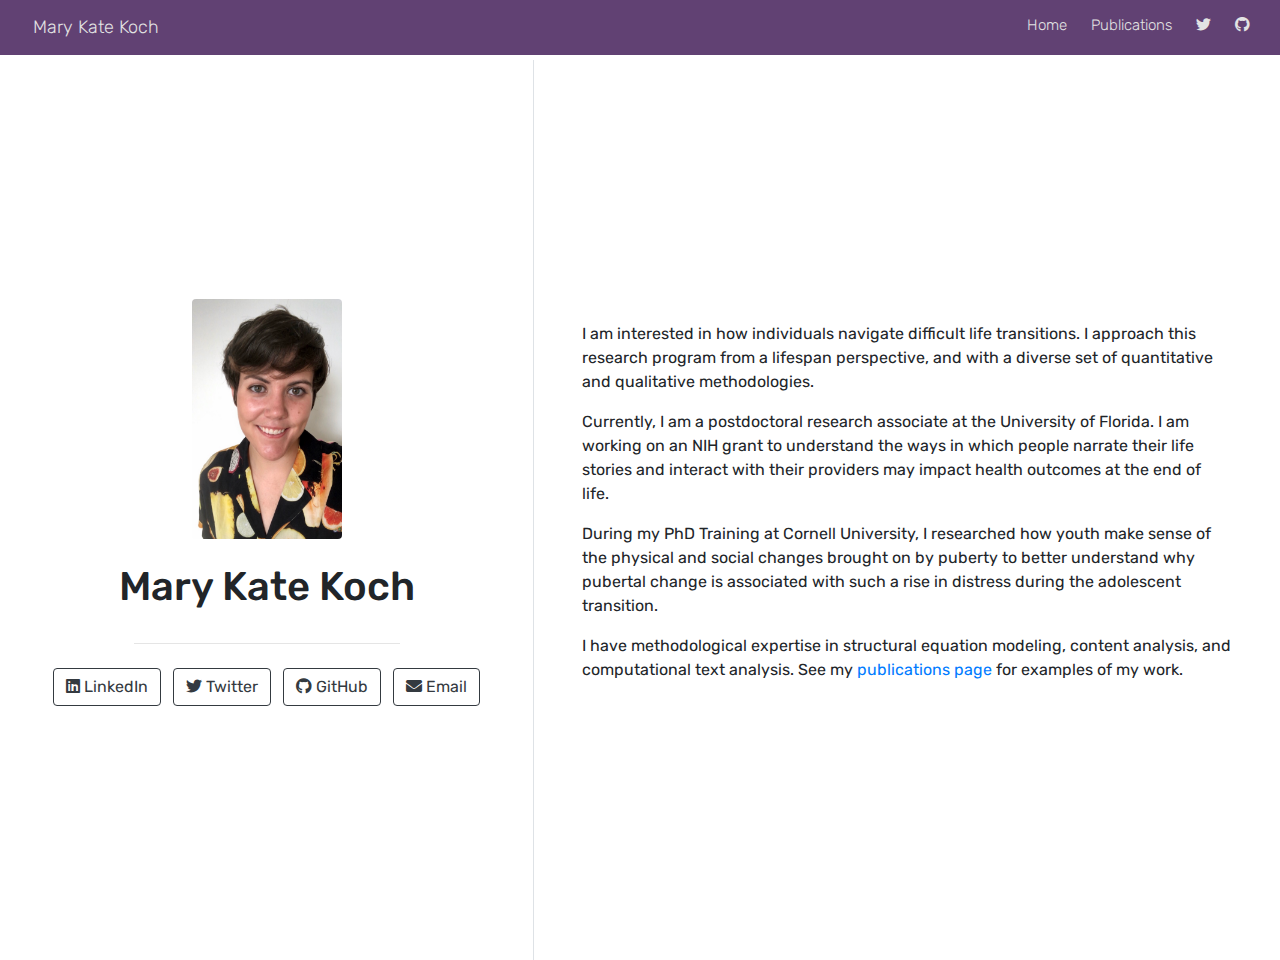
==== commit c66f2a29: "change color" ====
--- a/docs/index.html
+++ b/docs/index.html
@@ -630,6 +630,311 @@
             padding-top: 60px;
           }
           </style>
+          <style type="text/css">
+          /* base variables */
+
+          /* Edit the CSS properties in this file to create a custom
+             Distill theme. Only edit values in the right column
+             for each row; values shown are the CSS defaults.
+             To return any property to the default,
+             you may set its value to: unset
+             All rows must end with a semi-colon.                      */
+
+          /* Optional: embed custom fonts here with `@import`          */
+          /* This must remain at the top of this file.                 */
+
+
+
+          html {
+            /*-- Main font sizes --*/
+            --title-size:      50px;
+            --body-size:       1.06rem;
+            --code-size:       14px;
+            --aside-size:      12px;
+            --fig-cap-size:    13px;
+            /*-- Main font colors --*/
+            --title-color:     #000000;
+            --header-color:    rgba(0, 0, 0, 0.8);
+            --body-color:      rgba(0, 0, 0, 0.8);
+            --aside-color:     rgba(0, 0, 0, 0.6);
+            --fig-cap-color:   rgba(0, 0, 0, 0.6);
+            /*-- Specify custom fonts ~~~ must be imported above   --*/
+            --heading-font:    sans-serif;
+            --mono-font:       monospace;
+            --body-font:       sans-serif;
+            --navbar-font:     sans-serif;  /* websites + blogs only */
+          }
+
+          /*-- ARTICLE METADATA --*/
+          d-byline {
+            --heading-size:    0.6rem;
+            --heading-color:   rgba(0, 0, 0, 0.5);
+            --body-size:       0.8rem;
+            --body-color:      rgba(0, 0, 0, 0.8);
+          }
+
+          /*-- ARTICLE TABLE OF CONTENTS --*/
+          .d-contents {
+            --heading-size:    18px;
+            --contents-size:   13px;
+          }
+
+          /*-- ARTICLE APPENDIX --*/
+          d-appendix {
+            --heading-size:    15px;
+            --heading-color:   rgba(0, 0, 0, 0.65);
+            --text-size:       0.8em;
+            --text-color:      rgba(0, 0, 0, 0.5);
+          }
+
+          /*-- WEBSITE HEADER + FOOTER --*/
+          /* These properties only apply to Distill sites and blogs  */
+
+          .distill-site-header {
+            --title-size:       18px;
+            --text-color:       rgba(255, 255, 255, 0.8);
+            --text-size:        15px;
+            --hover-color:      white;
+            --bkgd-color:       #0F2E3D;
+          }
+
+          .distill-site-footer {
+            --text-color:       rgba(255, 255, 255, 0.8);
+            --text-size:        15px;
+            --hover-color:      white;
+            --bkgd-color:       #0F2E3D;
+          }
+
+          /*-- Additional custom styles --*/
+          /* Add any additional CSS rules below                      */
+          </style>
+          <style type="text/css">@import url('https://fonts.googleapis.com/css2?family=Rubik');
+          @import url('https://fonts.googleapis.com/css2?family=Space+Mono');
+
+
+          html {
+            /*-- Main font sizes --*/
+            --title-size:      50px;
+            --body-size:       1.06rem;
+            --code-size:       14px;
+            --aside-size:      12px;
+            --fig-cap-size:    13px;
+            /*-- Main font colors --*/
+            --title-color:     #000000;
+            --header-color:    rgba(0, 0, 0, 0.8);
+            --body-color:      rgba(0, 0, 0, 0.8);
+            --aside-color:     rgba(0, 0, 0, 0.6);
+            --fig-cap-color:   rgba(0, 0, 0, 0.6);
+            /*-- Specify custom fonts ~~~ must be imported above   --*/
+            --heading-font:    'Rubik', sans-serif;
+            --mono-font:       'Space Mono', monospace;
+            --body-font:       'Rubik', sans-serif;
+            --navbar-font:     'Rubik', sans-serif;  /* websites + blogs only */
+          }
+
+          /*-- ARTICLE METADATA --*/
+          d-byline {
+            --heading-size:    0.6rem;
+            --heading-color:   rgba(0, 0, 0, 0.5);
+            --body-size:       0.8rem;
+            --body-color:      rgba(0, 0, 0, 0.8);
+          }
+
+          /*-- ARTICLE TABLE OF CONTENTS --*/
+          .d-contents {
+            --heading-size:    18px;
+            --contents-size:   13px;
+          }
+
+          /*-- ARTICLE APPENDIX --*/
+          d-appendix {
+            --heading-size:    15px;
+            --heading-color:   rgba(0, 0, 0, 0.65);
+            --text-size:       0.8em;
+            --text-color:      rgba(0, 0, 0, 0.5);
+          }
+
+          /*-- WEBSITE HEADER + FOOTER --*/
+          /* These properties only apply to Distill sites and blogs  */
+
+          .distill-site-header {
+            --title-size:       18px;
+            --text-color:       #e3e3e3;
+            --text-size:        15px;
+            --hover-color:      #485063;
+            --bkgd-color:       #614173;
+          }
+
+          .distill-site-footer {
+            --text-color:       #343d52;
+            --text-size:        15px;
+            --hover-color:      #485063;
+            --bkgd-color:       #858b97;
+          }
+
+          /*-- Additional custom styles --*/
+          /* Add any additional CSS rules below                      */
+          d-code {
+            background: #858b97;
+          }
+
+          .nav-dropdown .nav-dropbtn:hover {
+            color:  #485063;
+          }</style>
+          <style type="text/css">
+          /* base style */
+
+          /* FONT FAMILIES */
+
+          :root {
+            --heading-default: -apple-system, BlinkMacSystemFont, "Segoe UI", Roboto, Oxygen, Ubuntu, Cantarell, "Fira Sans", "Droid Sans", "Helvetica Neue", Arial, sans-serif;
+            --mono-default: Consolas, Monaco, 'Andale Mono', 'Ubuntu Mono', monospace;
+            --body-default: -apple-system, BlinkMacSystemFont, "Segoe UI", Roboto, Oxygen, Ubuntu, Cantarell, "Fira Sans", "Droid Sans", "Helvetica Neue", Arial, sans-serif;
+          }
+
+          body,
+          .posts-list .post-preview p,
+          .posts-list .description p {
+            font-family: var(--body-font), var(--body-default);
+          }
+
+          h1, h2, h3, h4, h5, h6,
+          .posts-list .post-preview h2,
+          .posts-list .description h2 {
+            font-family: var(--heading-font), var(--heading-default);
+          }
+
+          d-article div.sourceCode code,
+          d-article pre code {
+            font-family: var(--mono-font), var(--mono-default);
+          }
+
+
+          /*-- TITLE --*/
+          d-title h1,
+          .posts-list > h1 {
+            color: var(--title-color, black);
+          }
+
+          d-title h1 {
+            font-size: var(--title-size, 50px);
+          }
+
+          /*-- HEADERS --*/
+          d-article h1,
+          d-article h2,
+          d-article h3,
+          d-article h4,
+          d-article h5,
+          d-article h6 {
+            color: var(--header-color, rgba(0, 0, 0, 0.8));
+          }
+
+          /*-- BODY --*/
+          d-article > p,  /* only text inside of <p> tags */
+          d-article > ul, /* lists */
+          d-article > ol {
+            color: var(--body-color, rgba(0, 0, 0, 0.8));
+            font-size: var(--body-size, 1.06rem);
+          }
+
+
+          /*-- CODE --*/
+          d-article div.sourceCode code,
+          d-article pre code {
+            font-size: var(--code-size, 14px);
+          }
+
+          /*-- ASIDE --*/
+          d-article aside {
+            font-size: var(--aside-size, 12px);
+            color: var(--aside-color, rgba(0, 0, 0, 0.6));
+          }
+
+          /*-- FIGURE CAPTIONS --*/
+          figure .caption,
+          figure figcaption,
+          .figure .caption {
+            font-size: var(--fig-cap-size, 13px);
+            color: var(--fig-cap-color, rgba(0, 0, 0, 0.6));
+          }
+
+          /*-- METADATA --*/
+          d-byline h3 {
+            font-size: var(--heading-size, 0.6rem);
+            color: var(--heading-color, rgba(0, 0, 0, 0.5));
+          }
+
+          d-byline {
+            font-size: var(--body-size, 0.8rem);
+            color: var(--body-color, rgba(0, 0, 0, 0.8));
+          }
+
+          d-byline a,
+          d-article d-byline a {
+            color: var(--body-color, rgba(0, 0, 0, 0.8));
+          }
+
+          /*-- TABLE OF CONTENTS --*/
+          .d-contents nav h3 {
+            font-size: var(--heading-size, 18px);
+          }
+
+          .d-contents nav a {
+            font-size: var(--contents-size, 13px);
+          }
+
+          /*-- APPENDIX --*/
+          d-appendix h3 {
+            font-size: var(--heading-size, 15px);
+            color: var(--heading-color, rgba(0, 0, 0, 0.65));
+          }
+
+          d-appendix {
+            font-size: var(--text-size, 0.8em);
+            color: var(--text-color, rgba(0, 0, 0, 0.5));
+          }
+
+          d-appendix d-footnote-list a.footnote-backlink {
+            color: var(--text-color, rgba(0, 0, 0, 0.5));
+          }
+
+          /*-- WEBSITE HEADER + FOOTER --*/
+          .distill-site-header .title {
+            font-size: var(--title-size, 18px);
+            font-family: var(--navbar-font), var(--heading-default);
+          }
+
+          .distill-site-header a,
+          .nav-dropdown .nav-dropbtn {
+            font-family: var(--navbar-font), var(--heading-default);
+          }
+
+          .nav-dropdown .nav-dropbtn {
+            color: var(--text-color, rgba(255, 255, 255, 0.8));
+            font-size: var(--text-size, 15px);
+          }
+
+          .distill-site-header a:hover,
+          .nav-dropdown:hover .nav-dropbtn {
+            color: var(--hover-color, white);
+          }
+
+          .distill-site-header {
+            font-size: var(--text-size, 15px);
+            color: var(--text-color, rgba(255, 255, 255, 0.8));
+            background-color: var(--bkgd-color, #0F2E3D);
+          }
+
+          .distill-site-footer {
+            font-size: var(--text-size, 15px);
+            color: var(--text-color, rgba(255, 255, 255, 0.8));
+            background-color: var(--bkgd-color, #0F2E3D);
+          }
+
+          .distill-site-footer a:hover {
+            color: var(--hover-color, white);
+          }</style>
           <script src="/Library/Frameworks/R.framework/Versions/4.1/Resources/library/rmarkdown/rmd/h/pandoc/header-attrs.js"></script>
     
     
@@ -645,6 +950,12 @@
           <div class="nav-right">
           <a href="index.html">Home</a>
           <a href="publications.html">Publications</a>
+          <a href="https://twitter.com/marykatekoch">
+          <i class="fa fa-twitter" aria-hidden="true"></i>
+          </a>
+          <a href="https://github.com/marykatekoch/">
+          <i class="fa fa-github" aria-hidden="true"></i>
+          </a>
           <a href="javascript:void(0);" class="nav-toggle">&#9776;</a>
           </div>
           </nav>
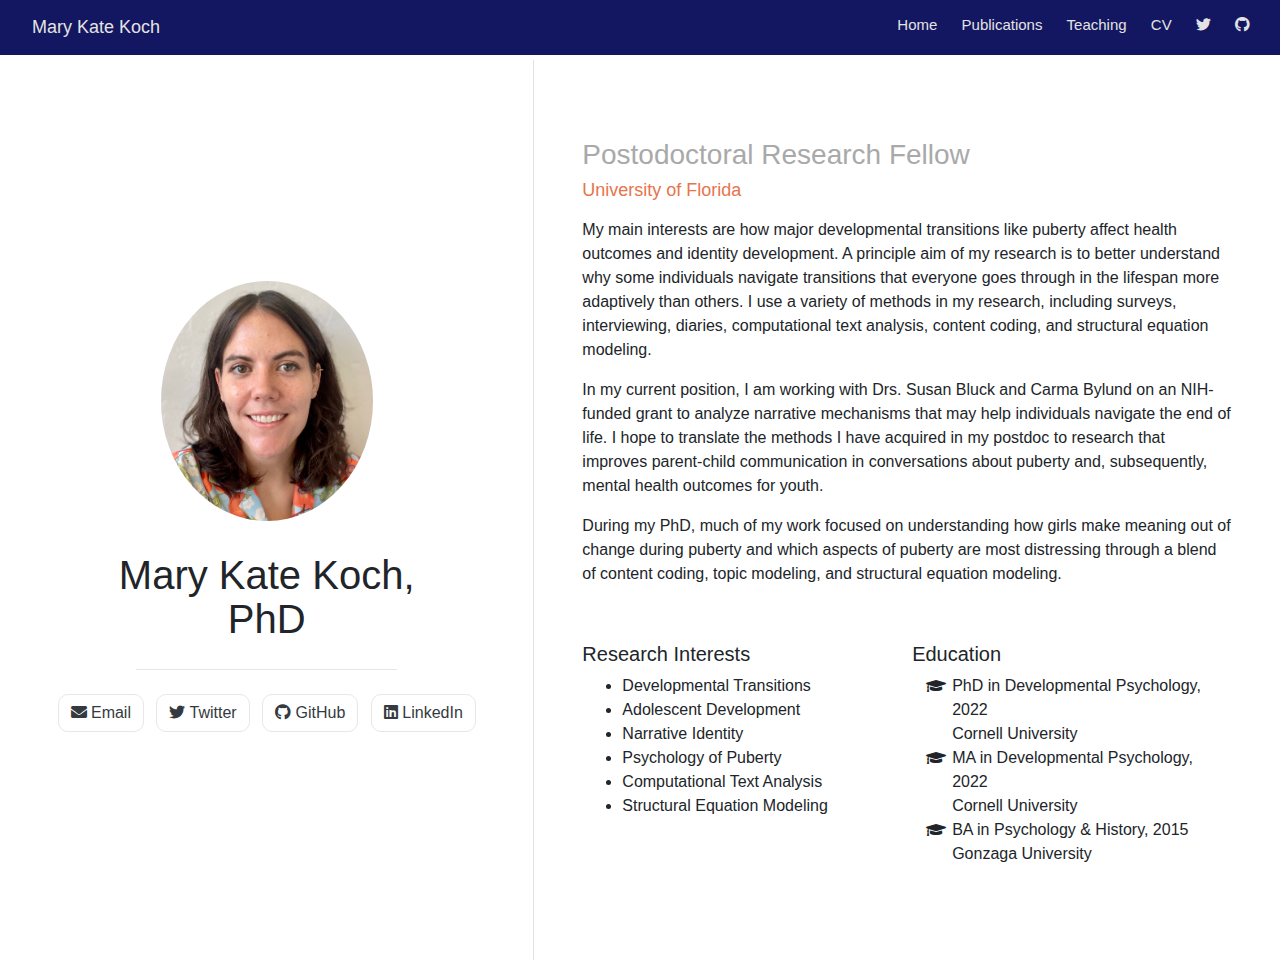
==== commit fa3bd9b1: "layout changes" ====
--- a/docs/index.html
+++ b/docs/index.html
@@ -11,7 +11,7 @@
     <link href="https://fonts.googleapis.com/css2?family=Roboto+Slab&display=swap" rel="stylesheet">
     <style type="text/css">body {font-family: 'Roboto Slab', serif;}</style>
 
-    <title>Mary Kate Koch</title>
+    <title>Mary Kate Koch, <br>PhD</title>
 
     
           <!--radix_placeholder_navigation_in_header-->
@@ -726,10 +726,10 @@
             --aside-color:     rgba(0, 0, 0, 0.6);
             --fig-cap-color:   rgba(0, 0, 0, 0.6);
             /*-- Specify custom fonts ~~~ must be imported above   --*/
-            --heading-font:    'Rubik', sans-serif;
+            --heading-font:    'Roboto', sans-serif;
             --mono-font:       'Space Mono', monospace;
-            --body-font:       'Rubik', sans-serif;
-            --navbar-font:     'Rubik', sans-serif;  /* websites + blogs only */
+            --body-font:       'Roboto', sans-serif;
+            --navbar-font:     'Roboto', sans-serif;  /* websites + blogs only */
           }
 
           /*-- ARTICLE METADATA --*/
@@ -761,25 +761,25 @@
             --title-size:       18px;
             --text-color:       #e3e3e3;
             --text-size:        15px;
-            --hover-color:      #485063;
-            --bkgd-color:       #614173;
+            --hover-color:      #b1def4;
+            --bkgd-color:       #131660;
           }
 
           .distill-site-footer {
-            --text-color:       #343d52;
+            --text-color:       #e3e3e3;
             --text-size:        15px;
-            --hover-color:      #485063;
-            --bkgd-color:       #858b97;
-          }
-
-          /*-- Additional custom styles --*/
+            --hover-color:      #b1def4;
+            --bkgd-color:       #131660;
+          }
+
+          /*-- Additional custom styles #5a5a3b--*/ 
           /* Add any additional CSS rules below                      */
           d-code {
-            background: #858b97;
+            background: #131660;
           }
 
           .nav-dropdown .nav-dropbtn:hover {
-            color:  #485063;
+            color:  #b1def4;
           }</style>
           <style type="text/css">
           /* base style */
@@ -950,6 +950,8 @@
           <div class="nav-right">
           <a href="index.html">Home</a>
           <a href="publications.html">Publications</a>
+          <a href="teaching.html">Teaching</a>
+          <a href="kochcv.pdf">CV</a>
           <a href="https://twitter.com/marykatekoch">
           <i class="fa fa-twitter" aria-hidden="true"></i>
           </a>
@@ -969,19 +971,19 @@
         <div class="d-flex flex-column col-5 align-items-center text-center align-self-center">
           <div class="mx-auto text-center">
             <div class="p-3">
-              <img src="images/mk.jpg" style="height:15rem" class="rounded">
+              <img src="images/orangescropped2.jpg" style="height:15rem" class="rounded">
             </div>
             <div class="p-2">
-              <h1>Mary Kate Koch</h1>
+              <h1>Mary Kate Koch, <br>PhD</h1>
             </div>
             <hr style="width:60%;"/>
             <div class="p-2">
               <div id="icon-list">
                 <ul class="list-inline">
                                     <li class="list-inline-item">
-                    <a href=https://www.linkedin.com/in/mary-kate-koch-2b109b215/>
+                    <a href=mailto:m.koch@ufl.edu>
                       <button type="button" class="btn btn-outline-dark mb-2">
-                        <i class="fab fa-linkedin"></i> LinkedIn
+                        <i class="fas fa-envelope"></i> Email
                       </button>
                     </a>
                   </li>
@@ -1000,9 +1002,9 @@
                     </a>
                   </li>
                                     <li class="list-inline-item">
-                    <a href=mailto:m.koch@ufl.edu>
+                    <a href=https://www.linkedin.com/in/mary-kate-koch-2b109b215/>
                       <button type="button" class="btn btn-outline-dark mb-2">
-                        <i class="fas fa-envelope"></i> Email
+                        <i class="fab fa-linkedin"></i> LinkedIn
                       </button>
                     </a>
                   </li>
@@ -1014,24 +1016,102 @@
         <div class="d-flex flex-column vh-100 border-left"></div>
         <div class="d-flex flex-column col px-5 align-items-center align-self-center mh-100" style="overflow-y: scroll;">
           <div class="my-5" id="content">
-            <p>I am interested in how individuals navigate difficult
-            life transitions. I approach this research program from a
-            lifespan perspective, and with a diverse set of quantitative
-            and qualitative methodologies.</p>
-            <p>Currently, I am a postdoctoral research associate at the
-            University of Florida. I am working on an NIH grant to
-            understand the ways in which people narrate their life
-            stories and interact with their providers may impact health
-            outcomes at the end of life.</p>
-            <p>During my PhD Training at Cornell University, I
-            researched how youth make sense of the physical and social
-            changes brought on by puberty to better understand why
-            pubertal change is associated with such a rise in distress
-            during the adolescent transition.</p>
-            <p>I have methodological expertise in structural equation
-            modeling, content analysis, and computational text analysis.
-            See my <a href="publications.html">publications page</a> for
-            examples of my work.</p>
+            <style type="text/css">
+            h1 {
+              line-height: 1.1;
+              margin-bottom: 4px;
+            }
+            h3 {
+              color: darkgrey;
+              margin-bottom: 8px;
+              margin-top: 0px;
+            }
+            h4 {
+              color: #e7744c;
+              text-transform: none;
+              font-size: 18px;
+              margin-top: 0px;
+            }
+            #icons {
+              color: #cc0033;
+              font-size: 30px;
+              margin-top: 0px;
+            }
+            .btn {
+              border: 1px solid #e7e7e7;
+              border-radius: 10px;
+            }
+            .p-3 {
+              vertical-align: middle;
+              padding: 1.5rem!important;
+              box-sizing: border-box;
+            }
+            .p-3 img {
+              // border: 1px solid black;
+              border-radius: 50%!important;
+            }
+            </style>
+            <div id="postodoctoral-research-fellow"
+            class="section level3">
+            <h3>Postodoctoral Research Fellow</h3>
+            <div id="university-of-florida" class="section level4">
+            <h4>University of Florida</h4>
+            <p align="justify">
+            <p>My main interests are how major developmental transitions
+            like puberty affect health outcomes and identity
+            development. A principle aim of my research is to better
+            understand why some individuals navigate transitions that
+            everyone goes through in the lifespan more adaptively than
+            others. I use a variety of methods in my research, including
+            surveys, interviewing, diaries, computational text analysis,
+            content coding, and structural equation modeling.</p>
+            <p>In my current position, I am working with Drs. Susan
+            Bluck and Carma Bylund on an NIH-funded grant to analyze
+            narrative mechanisms that may help individuals navigate the
+            end of life. I hope to translate the methods I have acquired
+            in my postdoc to research that improves parent-child
+            communication in conversations about puberty and,
+            subsequently, mental health outcomes for youth.</p>
+            During my PhD, much of my work focused on understanding how
+            girls make meaning out of change during puberty and which
+            aspects of puberty are most distressing through a blend of
+            content coding, topic modeling, and structural equation
+            modeling.
+            </p>
+            <p><br></p>
+            <div
+            style="display: grid; grid-template-columns: 1fr 1fr; grid-column-gap: 10px;">
+            <div id="research-interests" class="section level5">
+            <h5>Research Interests</h5>
+            <ul>
+            <li>Developmental Transitions</li>
+            <li>Adolescent Development</li>
+            <li>Narrative Identity</li>
+            <li>Psychology of Puberty</li>
+            <li>Computational Text Analysis</li>
+            <li>Structural Equation Modeling</li>
+            </ul>
+            </div>
+            <div id="education" class="section level5">
+            <h5>Education</h5>
+            <ul class="ul-edu fa-ul">
+            <li>
+            <i class='fa-li fas fa-graduation-cap'></i>PhD in
+            Developmental Psychology, 2022 <br>Cornell University
+            </li>
+            <li>
+            <i class='fa-li fas fa-graduation-cap'></i>MA in
+            Developmental Psychology, 2022 <br>Cornell University
+            </li>
+            <li>
+            <i class='fa-li fas fa-graduation-cap'></i>BA in Psychology
+            &amp; History, 2015 <br>Gonzaga University
+            </li>
+            </ul>
+            </div>
+            </div>
+            </div>
+            </div>
           </div>
         </div>
       </div>
@@ -1042,19 +1122,19 @@
         <div class="d-flex flex-col">
           <div class="mx-auto">
             <div class="p-3 mt-3 text-center">
-              <img src="images/mk.jpg" style="height:15rem" class="rounded">
+              <img src="images/orangescropped2.jpg" style="height:15rem" class="rounded">
             </div>
             <div class="p-2 text-center">
-              <h1>Mary Kate Koch</h1>
+              <h1>Mary Kate Koch, <br>PhD</h1>
             </div>
             <hr style="width:60%;"/>
 
             <div class="row justify-content-center align-items-center">
               <div class="col-8 p-1 text-center">
                 <div class="list-group">
-                                    <a href=https://www.linkedin.com/in/mary-kate-koch-2b109b215/>
+                                    <a href=mailto:m.koch@ufl.edu>
                     <button type="button" class="list-group-item list-group-item-action my-1 rounded">
-                      <i class="fab fa-linkedin"></i> LinkedIn
+                      <i class="fas fa-envelope"></i> Email
                     </button>
                   </a>
                                     <a href=https://twitter.com/marykatekoch>
@@ -1067,33 +1147,112 @@
                       <i class="fab fa-github"></i> GitHub
                     </button>
                   </a>
-                                    <a href=mailto:m.koch@ufl.edu>
+                                    <a href=https://www.linkedin.com/in/mary-kate-koch-2b109b215/>
                     <button type="button" class="list-group-item list-group-item-action my-1 rounded">
-                      <i class="fas fa-envelope"></i> Email
+                      <i class="fab fa-linkedin"></i> LinkedIn
                     </button>
                   </a>
                                   </div>
               </div>
             </div>
             <div class="p pt-4 px-5">
-              <p>I am interested in how individuals navigate difficult
-              life transitions. I approach this research program from a
-              lifespan perspective, and with a diverse set of
-              quantitative and qualitative methodologies.</p>
-              <p>Currently, I am a postdoctoral research associate at
-              the University of Florida. I am working on an NIH grant to
-              understand the ways in which people narrate their life
-              stories and interact with their providers may impact
-              health outcomes at the end of life.</p>
-              <p>During my PhD Training at Cornell University, I
-              researched how youth make sense of the physical and social
-              changes brought on by puberty to better understand why
-              pubertal change is associated with such a rise in distress
-              during the adolescent transition.</p>
-              <p>I have methodological expertise in structural equation
-              modeling, content analysis, and computational text
-              analysis. See my <a href="publications.html">publications
-              page</a> for examples of my work.</p>
+              <style type="text/css">
+              h1 {
+                line-height: 1.1;
+                margin-bottom: 4px;
+              }
+              h3 {
+                color: darkgrey;
+                margin-bottom: 8px;
+                margin-top: 0px;
+              }
+              h4 {
+                color: #e7744c;
+                text-transform: none;
+                font-size: 18px;
+                margin-top: 0px;
+              }
+              #icons {
+                color: #cc0033;
+                font-size: 30px;
+                margin-top: 0px;
+              }
+              .btn {
+                border: 1px solid #e7e7e7;
+                border-radius: 10px;
+              }
+              .p-3 {
+                vertical-align: middle;
+                padding: 1.5rem!important;
+                box-sizing: border-box;
+              }
+              .p-3 img {
+                // border: 1px solid black;
+                border-radius: 50%!important;
+              }
+              </style>
+              <div id="postodoctoral-research-fellow"
+              class="section level3">
+              <h3>Postodoctoral Research Fellow</h3>
+              <div id="university-of-florida" class="section level4">
+              <h4>University of Florida</h4>
+              <p align="justify">
+              <p>My main interests are how major developmental
+              transitions like puberty affect health outcomes and
+              identity development. A principle aim of my research is to
+              better understand why some individuals navigate
+              transitions that everyone goes through in the lifespan
+              more adaptively than others. I use a variety of methods in
+              my research, including surveys, interviewing, diaries,
+              computational text analysis, content coding, and
+              structural equation modeling.</p>
+              <p>In my current position, I am working with Drs. Susan
+              Bluck and Carma Bylund on an NIH-funded grant to analyze
+              narrative mechanisms that may help individuals navigate
+              the end of life. I hope to translate the methods I have
+              acquired in my postdoc to research that improves
+              parent-child communication in conversations about puberty
+              and, subsequently, mental health outcomes for youth.</p>
+              During my PhD, much of my work focused on understanding
+              how girls make meaning out of change during puberty and
+              which aspects of puberty are most distressing through a
+              blend of content coding, topic modeling, and structural
+              equation modeling.
+              </p>
+              <p><br></p>
+              <div
+              style="display: grid; grid-template-columns: 1fr 1fr; grid-column-gap: 10px;">
+              <div id="research-interests" class="section level5">
+              <h5>Research Interests</h5>
+              <ul>
+              <li>Developmental Transitions</li>
+              <li>Adolescent Development</li>
+              <li>Narrative Identity</li>
+              <li>Psychology of Puberty</li>
+              <li>Computational Text Analysis</li>
+              <li>Structural Equation Modeling</li>
+              </ul>
+              </div>
+              <div id="education" class="section level5">
+              <h5>Education</h5>
+              <ul class="ul-edu fa-ul">
+              <li>
+              <i class='fa-li fas fa-graduation-cap'></i>PhD in
+              Developmental Psychology, 2022 <br>Cornell University
+              </li>
+              <li>
+              <i class='fa-li fas fa-graduation-cap'></i>MA in
+              Developmental Psychology, 2022 <br>Cornell University
+              </li>
+              <li>
+              <i class='fa-li fas fa-graduation-cap'></i>BA in
+              Psychology &amp; History, 2015 <br>Gonzaga University
+              </li>
+              </ul>
+              </div>
+              </div>
+              </div>
+              </div>
             </div>
         </div>
       </div>
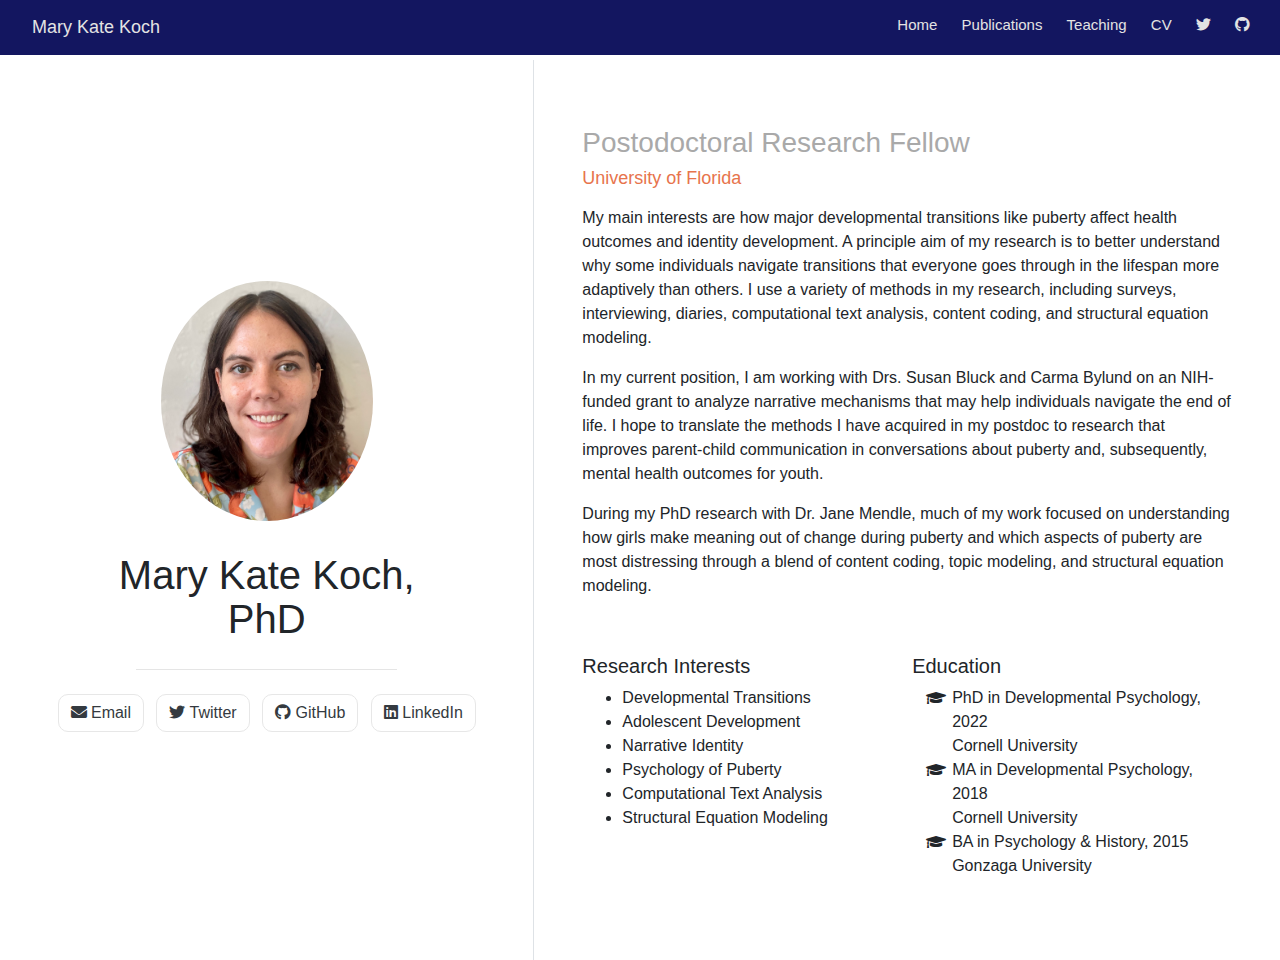
==== commit 108be54c: "fix date" ====
--- a/docs/index.html
+++ b/docs/index.html
@@ -1072,11 +1072,11 @@
             in my postdoc to research that improves parent-child
             communication in conversations about puberty and,
             subsequently, mental health outcomes for youth.</p>
-            During my PhD, much of my work focused on understanding how
-            girls make meaning out of change during puberty and which
-            aspects of puberty are most distressing through a blend of
-            content coding, topic modeling, and structural equation
-            modeling.
+            During my PhD research with Dr. Jane Mendle, much of my work
+            focused on understanding how girls make meaning out of
+            change during puberty and which aspects of puberty are most
+            distressing through a blend of content coding, topic
+            modeling, and structural equation modeling.
             </p>
             <p><br></p>
             <div
@@ -1101,7 +1101,7 @@
             </li>
             <li>
             <i class='fa-li fas fa-graduation-cap'></i>MA in
-            Developmental Psychology, 2022 <br>Cornell University
+            Developmental Psychology, 2018 <br>Cornell University
             </li>
             <li>
             <i class='fa-li fas fa-graduation-cap'></i>BA in Psychology
@@ -1213,11 +1213,11 @@
               acquired in my postdoc to research that improves
               parent-child communication in conversations about puberty
               and, subsequently, mental health outcomes for youth.</p>
-              During my PhD, much of my work focused on understanding
-              how girls make meaning out of change during puberty and
-              which aspects of puberty are most distressing through a
-              blend of content coding, topic modeling, and structural
-              equation modeling.
+              During my PhD research with Dr. Jane Mendle, much of my
+              work focused on understanding how girls make meaning out
+              of change during puberty and which aspects of puberty are
+              most distressing through a blend of content coding, topic
+              modeling, and structural equation modeling.
               </p>
               <p><br></p>
               <div
@@ -1242,7 +1242,7 @@
               </li>
               <li>
               <i class='fa-li fas fa-graduation-cap'></i>MA in
-              Developmental Psychology, 2022 <br>Cornell University
+              Developmental Psychology, 2018 <br>Cornell University
               </li>
               <li>
               <i class='fa-li fas fa-graduation-cap'></i>BA in
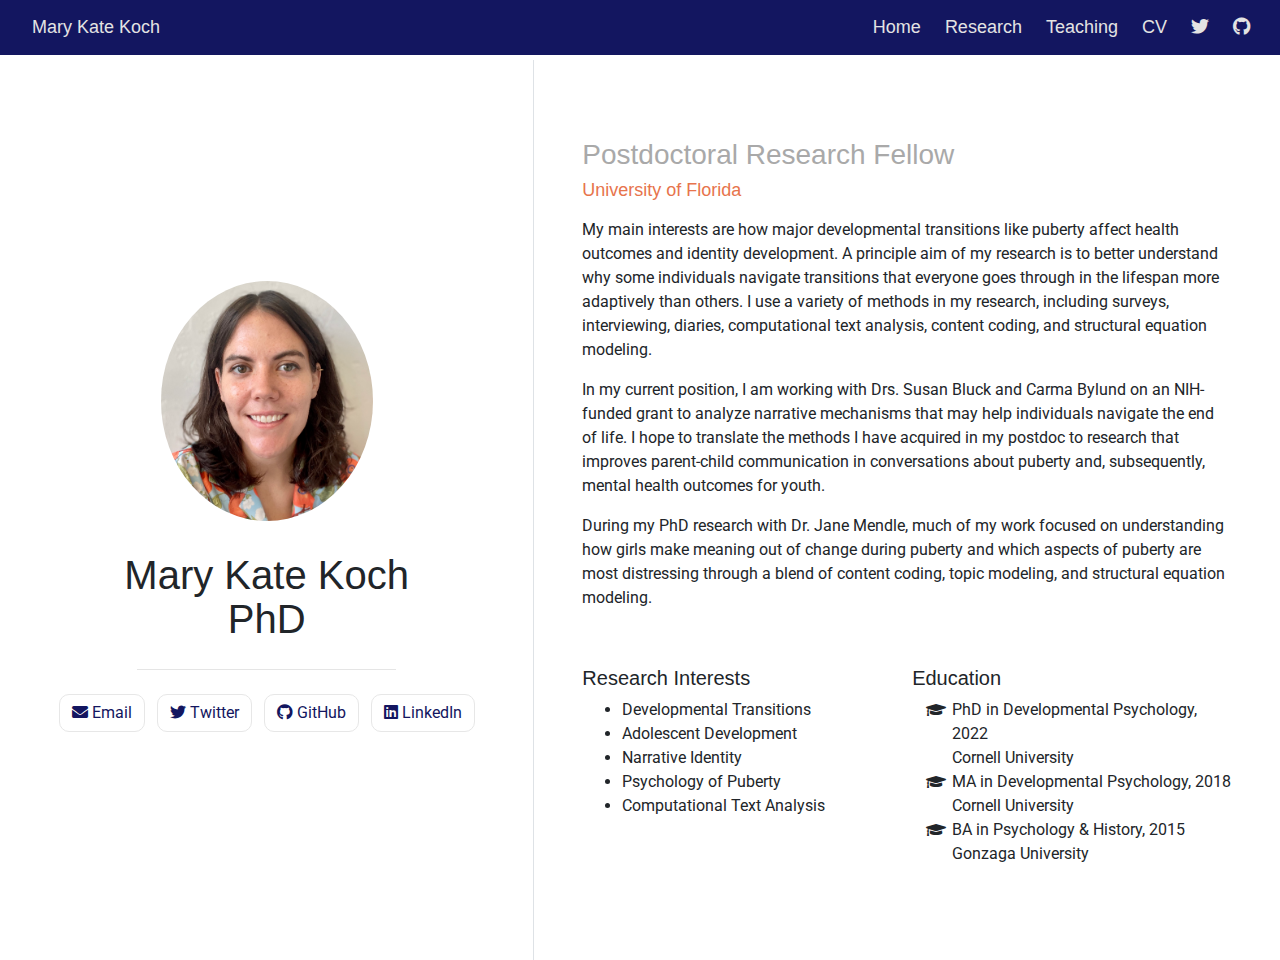
==== commit 8e04f0ee: "theme update" ====
--- a/docs/index.html
+++ b/docs/index.html
@@ -11,7 +11,7 @@
     <link href="https://fonts.googleapis.com/css2?family=Roboto+Slab&display=swap" rel="stylesheet">
     <style type="text/css">body {font-family: 'Roboto Slab', serif;}</style>
 
-    <title>Mary Kate Koch, <br>PhD</title>
+    <title>Mary Kate Koch <br>PhD</title>
 
     
           <!--radix_placeholder_navigation_in_header-->
@@ -708,9 +708,33 @@
           /*-- Additional custom styles --*/
           /* Add any additional CSS rules below                      */
           </style>
-          <style type="text/css">@import url('https://fonts.googleapis.com/css2?family=Rubik');
-          @import url('https://fonts.googleapis.com/css2?family=Space+Mono');
-
+          <style type="text/css">@import url('https://fonts.googleapis.com/css2?family=Roboto:ital,wght@0,100;0,300;0,400;0,500;0,700;0,900;1,100;1,300;1,400;1,500;1,700;1,900&display=swap');
+
+          :root {
+            --font-body:   "Roboto",-apple-system,BlinkMacSystemFont,roboto,segoe ui,Helvetica,Arial,sans-serif;
+            --font-header: "Fira Sans Condensed",Tahoma,"Helvetica Neue",Helvetica,Arial,sans-serif;
+            --font-mono:   SFMono-Regular,Menlo,Monaco,Consolas,"Liberation Mono",monospace;
+
+            --color-background:   #ffffff;
+            --color-primary:      #131660;
+            --color-primary-dark: #0b0d3b;
+            --color-secondary:    #b1def4;
+            --color-tertiary:     #a08a74;
+            --color-text:         #172a3a;
+            --color-white:        #e3e3e3;
+          }
+
+          /* base variables */
+
+          /* Edit the CSS properties in this file to create a custom
+             Distill theme. Only edit values in the right column
+             for each row; values shown are the CSS defaults.
+             To return any property to the default,
+             you may set its value to: unset
+             All rows must end with a semi-colon.                      */
+
+          /* Optional: embed custom fonts here with `@import`          */
+          /* This must remain at the top of this file.                 */
 
           html {
             /*-- Main font sizes --*/
@@ -720,16 +744,16 @@
             --aside-size:      12px;
             --fig-cap-size:    13px;
             /*-- Main font colors --*/
-            --title-color:     #000000;
+            --title-color:     var(--color-text);
             --header-color:    rgba(0, 0, 0, 0.8);
             --body-color:      rgba(0, 0, 0, 0.8);
             --aside-color:     rgba(0, 0, 0, 0.6);
             --fig-cap-color:   rgba(0, 0, 0, 0.6);
             /*-- Specify custom fonts ~~~ must be imported above   --*/
-            --heading-font:    'Roboto', sans-serif;
-            --mono-font:       'Space Mono', monospace;
-            --body-font:       'Roboto', sans-serif;
-            --navbar-font:     'Roboto', sans-serif;  /* websites + blogs only */
+            --heading-font:    var(--font-header);
+            --mono-font:       var(--font-mono);
+            --body-font:       var(--font-body);
+            --navbar-font:     var(--font-header);
           }
 
           /*-- ARTICLE METADATA --*/
@@ -759,27 +783,168 @@
 
           .distill-site-header {
             --title-size:       18px;
-            --text-color:       #e3e3e3;
+            --text-color:       var(--color-white);
+            --text-size:        18px;
+            --hover-color:      var(--color-secondary);
+            --bkgd-color:       var(--color-primary);
+            font-weight:        500;
+          }
+
+          .distill-site-footer {
+            --text-color:       #var(--color-primary);
             --text-size:        15px;
-            --hover-color:      #b1def4;
-            --bkgd-color:       #131660;
-          }
-
-          .distill-site-footer {
-            --text-color:       #e3e3e3;
-            --text-size:        15px;
-            --hover-color:      #b1def4;
-            --bkgd-color:       #131660;
-          }
-
-          /*-- Additional custom styles #5a5a3b--*/ 
-          /* Add any additional CSS rules below                      */
-          d-code {
-            background: #131660;
-          }
-
-          .nav-dropdown .nav-dropbtn:hover {
-            color:  #b1def4;
+            --hover-color:      var(--color-primary);
+            --bkgd-color:       var(--color-background);
+          }
+
+          /*-- Additional custom styles --*/
+          /* Add any additional CSS rules below */
+
+          html body {
+              background-color: var(--color-background);
+          }
+
+          /* Links */
+
+          a {
+              color: var(--color-primary-dark);
+              border-bottom: 0px;
+              text-decoration: none;
+          }
+
+          d-article a {
+              color: var(--color-primary-dark);
+              border-bottom: 0px;
+              text-decoration: none;
+          }
+
+          a:hover, a:focus {
+              color: var(--color-secondary);
+              font-weight: 500;
+              border-color: var(--color-secondary);
+          }
+
+          d-article a:hover, a:focus {
+              color: var(--color-secondary);
+              font-weight: 500;
+              border-color: var(--color-secondary);
+          }
+
+          /* Buttons on home page */
+
+          .btn-outline-dark {
+              background-color: var(--color-background);
+              color: var(--color-primary);
+              border: 0px;
+          }
+
+          .btn-outline-dark:hover {
+              background-color: var(--color-secondary);
+          }
+
+          /* Menu */
+
+          .nav-dropdown-content a {
+              color: var(--color-primary);
+          }
+
+          .nav-dropdown-content a:hover {
+              background-color: var(--color-background);
+          }
+
+          /* Link buttons */
+
+          .icon-link {
+              background-color: var(--color-background);
+              color: var(--color-primary);
+              padding: 3px 5px 3px 5px;
+              margin: 0 2px 0 2px;
+              border-radius: 5px; /* Rounded edges */
+          }
+
+          .icon-link:hover {
+              background-color: var(--color-secondary);
+              color: var(--color-primary);
+          }
+
+          .icon-link-details {
+              background-color: var(--color-primary);
+              color: var(--color-primary);
+              padding: 3px 5px 3px 5px;
+              margin: 0 2px 0 2px;
+              border-radius: 5px; /* Rounded edges */
+          }
+
+          .icon-link-details:hover {
+              background-color: var(--color-secondary);
+              color: var(--color-primary);
+          }
+
+          /* For floating images - see lab page, for example */
+
+          .float-left img {
+              float:left;
+              padding: 5px 10px 5px 0px;
+          }
+
+          .float-right img {
+              float:right;
+              padding: 5px 0px 5px 10px;
+          }
+
+          /* Footer */
+
+          .distill-site-footer p {
+              margin-bottom: 0em;
+          }
+
+          /* Pubs page */
+
+          .pub {
+              margin: 0 0 0 0;
+          }
+
+          /* For dropping a shadow behind images */
+          .shadow {
+            box-shadow: 0 4px 8px 0 rgba(0, 0, 0, 0.2), 0 6px 20px 0 rgba(0, 0, 0, 0.19);
+            text-align: center;
+          }
+
+          d-article img {
+            margin-bottom: 10px;
+          }
+
+          /* Smaller spacing in bullet lists */
+
+          d-article li {
+            margin-bottom: 0;
+          }
+
+          /* Code chunks */
+
+          /* Chunk output */
+
+          d-article pre { 
+            overflow: auto !important;
+            border-radius: 5px; /* Rounded edges */
+            font-size: 12px;
+            color: #fff;
+            background-color: #696969;
+            padding: 5px 5px 5px 18px;
+          }
+
+          /* Chunk code */
+
+          d-article div.sourceCode pre { 
+            overflow: auto !important;
+            border-radius: 5px; /* Rounded edges */
+            background-color: #fff;
+            color: black;
+            padding: 5px 5px 5px 18px;
+          }
+
+          d-article div.sourceCode {
+            background-color: transparent;
           }</style>
           <style type="text/css">
           /* base style */
@@ -949,7 +1114,7 @@
           </div>
           <div class="nav-right">
           <a href="index.html">Home</a>
-          <a href="publications.html">Publications</a>
+          <a href="research.html">Research</a>
           <a href="teaching.html">Teaching</a>
           <a href="kochcv.pdf">CV</a>
           <a href="https://twitter.com/marykatekoch">
@@ -974,7 +1139,7 @@
               <img src="images/orangescropped2.jpg" style="height:15rem" class="rounded">
             </div>
             <div class="p-2">
-              <h1>Mary Kate Koch, <br>PhD</h1>
+              <h1>Mary Kate Koch <br>PhD</h1>
             </div>
             <hr style="width:60%;"/>
             <div class="p-2">
@@ -1032,15 +1197,19 @@
               font-size: 18px;
               margin-top: 0px;
             }
+
+            }
             #icons {
               color: #cc0033;
               font-size: 30px;
               margin-top: 0px;
             }
+
             .btn {
               border: 1px solid #e7e7e7;
               border-radius: 10px;
             }
+
             .p-3 {
               vertical-align: middle;
               padding: 1.5rem!important;
@@ -1050,10 +1219,11 @@
               // border: 1px solid black;
               border-radius: 50%!important;
             }
+
             </style>
-            <div id="postodoctoral-research-fellow"
+            <div id="postdoctoral-research-fellow"
             class="section level3">
-            <h3>Postodoctoral Research Fellow</h3>
+            <h3>Postdoctoral Research Fellow</h3>
             <div id="university-of-florida" class="section level4">
             <h4>University of Florida</h4>
             <p align="justify">
@@ -1089,7 +1259,6 @@
             <li>Narrative Identity</li>
             <li>Psychology of Puberty</li>
             <li>Computational Text Analysis</li>
-            <li>Structural Equation Modeling</li>
             </ul>
             </div>
             <div id="education" class="section level5">
@@ -1125,7 +1294,7 @@
               <img src="images/orangescropped2.jpg" style="height:15rem" class="rounded">
             </div>
             <div class="p-2 text-center">
-              <h1>Mary Kate Koch, <br>PhD</h1>
+              <h1>Mary Kate Koch <br>PhD</h1>
             </div>
             <hr style="width:60%;"/>
 
@@ -1172,15 +1341,19 @@
                 font-size: 18px;
                 margin-top: 0px;
               }
+
+              }
               #icons {
                 color: #cc0033;
                 font-size: 30px;
                 margin-top: 0px;
               }
+
               .btn {
                 border: 1px solid #e7e7e7;
                 border-radius: 10px;
               }
+
               .p-3 {
                 vertical-align: middle;
                 padding: 1.5rem!important;
@@ -1190,10 +1363,11 @@
                 // border: 1px solid black;
                 border-radius: 50%!important;
               }
+
               </style>
-              <div id="postodoctoral-research-fellow"
+              <div id="postdoctoral-research-fellow"
               class="section level3">
-              <h3>Postodoctoral Research Fellow</h3>
+              <h3>Postdoctoral Research Fellow</h3>
               <div id="university-of-florida" class="section level4">
               <h4>University of Florida</h4>
               <p align="justify">
@@ -1230,7 +1404,6 @@
               <li>Narrative Identity</li>
               <li>Psychology of Puberty</li>
               <li>Computational Text Analysis</li>
-              <li>Structural Equation Modeling</li>
               </ul>
               </div>
               <div id="education" class="section level5">
@@ -1267,7 +1440,15 @@
       <!--radix_placeholder_site_after_body-->
       <!--/radix_placeholder_site_after_body-->
       <!--radix_placeholder_navigation_after_body-->
+      <div class="distill-site-nav distill-site-footer">
+      <p>© 2022 Mary Kate Koch <br/>Made with <a
+      href="https://cran.r-project.org/"><svg aria-hidden="true" role="img" viewBox="0 0 581 512" style="height:14px;width:15.89px;vertical-align:-0.125em;margin-left:auto;margin-right:auto;font-size:inherit;fill:#131660;overflow:visible;position:relative;"><path d="M581 226.6C581 119.1 450.9 32 290.5 32S0 119.1 0 226.6C0 322.4 103.3 402 239.4 418.1V480h99.1v-61.5c24.3-2.7 47.6-7.4 69.4-13.9L448 480h112l-67.4-113.7c54.5-35.4 88.4-84.9 88.4-139.7zm-466.8 14.5c0-73.5 98.9-133 220.8-133s211.9 40.7 211.9 133c0 50.1-26.5 85-70.3 106.4-2.4-1.6-4.7-2.9-6.4-3.7-10.2-5.2-27.8-10.5-27.8-10.5s86.6-6.4 86.6-92.7-90.6-87.9-90.6-87.9h-199V361c-74.1-21.5-125.2-67.1-125.2-119.9zm225.1 38.3v-55.6c57.8 0 87.8-6.8 87.8 27.3 0 36.5-38.2 28.3-87.8 28.3zm-.9 72.5H365c10.8 0 18.9 11.7 24 19.2-16.1 1.9-33 2.8-50.6 2.9v-22.1z"/></svg></a>
+      <a href="https://github.com/rstudio/distill">distill</a> package
+      <br/><span style="font-size:0.8rem;">Last updated on August 26,
+      2022</span></p>
+      </div>
       <!--/radix_placeholder_navigation_after_body-->
+
   
   </body>
 </html>
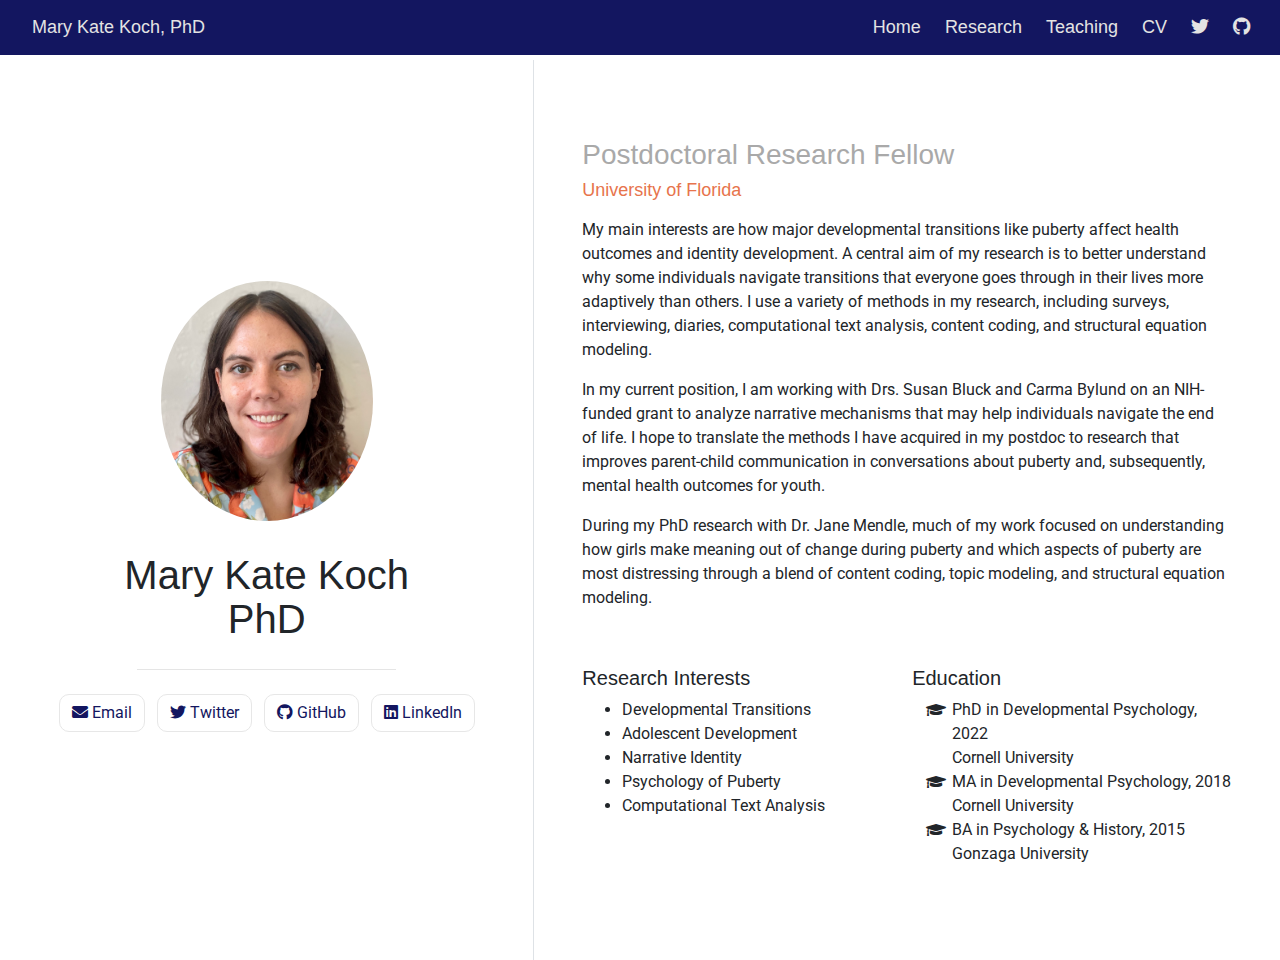
==== commit 9f1b99da: "update pubs" ====
--- a/docs/index.html
+++ b/docs/index.html
@@ -791,7 +791,7 @@
           }
 
           .distill-site-footer {
-            --text-color:       #var(--color-primary);
+            --text-color:       var(--color-primary);
             --text-size:        15px;
             --hover-color:      var(--color-primary);
             --bkgd-color:       var(--color-background);
@@ -804,9 +804,15 @@
               background-color: var(--color-background);
           }
 
+
+          /* background color for article titles */
+          d-title {
+            background-color: var(--color-primary);
+          }
+
           /* Links */
 
-          a {
+          a { 
               color: var(--color-primary-dark);
               border-bottom: 0px;
               text-decoration: none;
@@ -1110,7 +1116,7 @@
           <header class="header header--fixed" role="banner">
           <nav class="distill-site-nav distill-site-header">
           <div class="nav-left">
-          <a href="index.html" class="title">Mary Kate Koch</a>
+          <a href="index.html" class="title">Mary Kate Koch, PhD</a>
           </div>
           <div class="nav-right">
           <a href="index.html">Home</a>
@@ -1229,9 +1235,9 @@
             <p align="justify">
             <p>My main interests are how major developmental transitions
             like puberty affect health outcomes and identity
-            development. A principle aim of my research is to better
+            development. A central aim of my research is to better
             understand why some individuals navigate transitions that
-            everyone goes through in the lifespan more adaptively than
+            everyone goes through in their lives more adaptively than
             others. I use a variety of methods in my research, including
             surveys, interviewing, diaries, computational text analysis,
             content coding, and structural equation modeling.</p>
@@ -1373,11 +1379,11 @@
               <p align="justify">
               <p>My main interests are how major developmental
               transitions like puberty affect health outcomes and
-              identity development. A principle aim of my research is to
+              identity development. A central aim of my research is to
               better understand why some individuals navigate
-              transitions that everyone goes through in the lifespan
-              more adaptively than others. I use a variety of methods in
-              my research, including surveys, interviewing, diaries,
+              transitions that everyone goes through in their lives more
+              adaptively than others. I use a variety of methods in my
+              research, including surveys, interviewing, diaries,
               computational text analysis, content coding, and
               structural equation modeling.</p>
               <p>In my current position, I am working with Drs. Susan
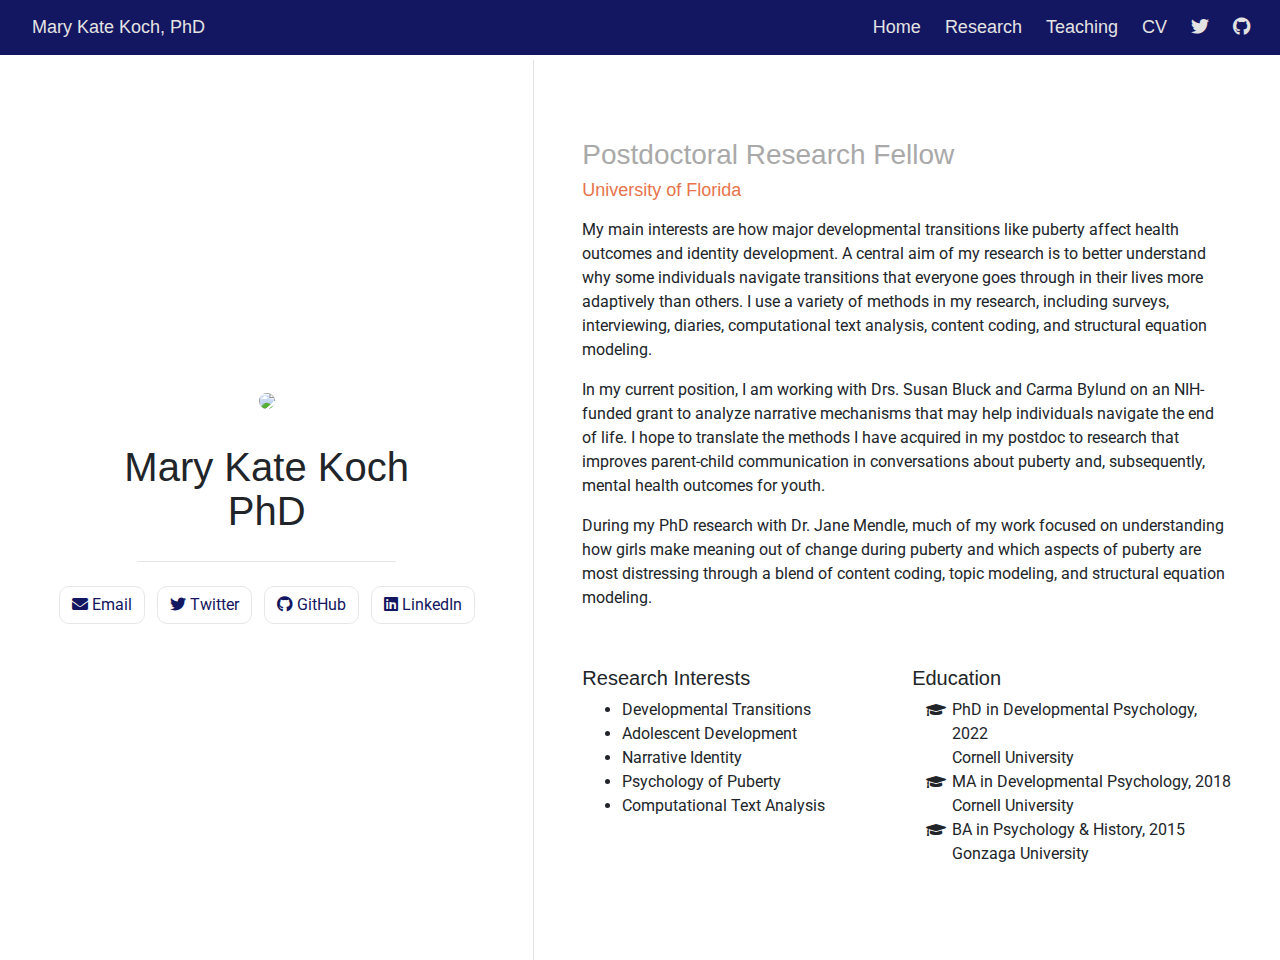
==== commit 50381bca: "cv update" ====
--- a/docs/index.html
+++ b/docs/index.html
@@ -1142,7 +1142,7 @@
         <div class="d-flex flex-column col-5 align-items-center text-center align-self-center">
           <div class="mx-auto text-center">
             <div class="p-3">
-              <img src="images/orangescropped2.jpg" style="height:15rem" class="rounded">
+              <img src="images/mkpostdoc.jpg" style="height:15rem" class="rounded">
             </div>
             <div class="p-2">
               <h1>Mary Kate Koch <br>PhD</h1>
@@ -1297,7 +1297,7 @@
         <div class="d-flex flex-col">
           <div class="mx-auto">
             <div class="p-3 mt-3 text-center">
-              <img src="images/orangescropped2.jpg" style="height:15rem" class="rounded">
+              <img src="images/mkpostdoc.jpg" style="height:15rem" class="rounded">
             </div>
             <div class="p-2 text-center">
               <h1>Mary Kate Koch <br>PhD</h1>
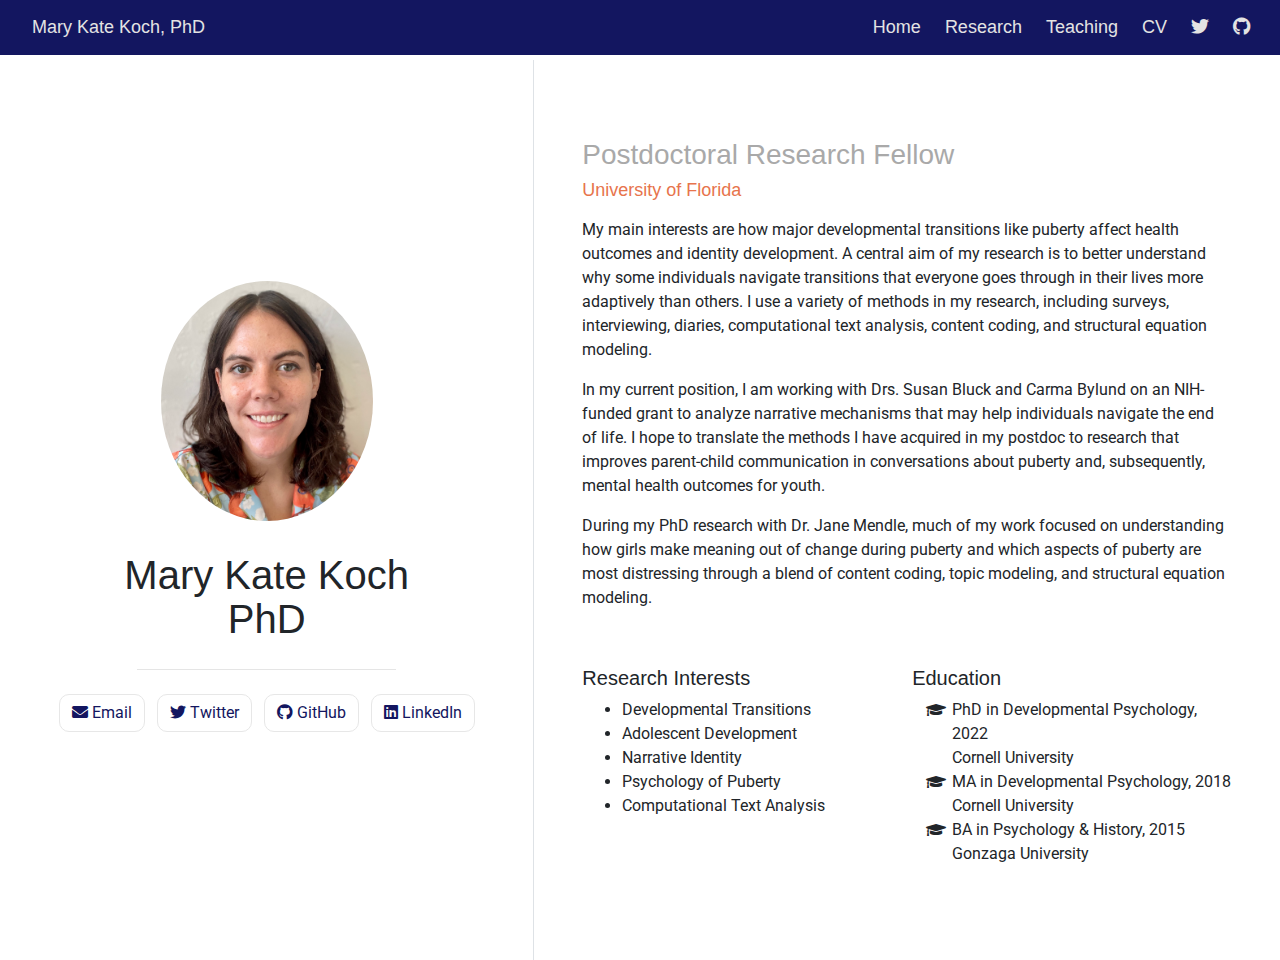
==== commit 9300e47c: "change picture" ====
--- a/docs/index.html
+++ b/docs/index.html
@@ -1142,7 +1142,7 @@
         <div class="d-flex flex-column col-5 align-items-center text-center align-self-center">
           <div class="mx-auto text-center">
             <div class="p-3">
-              <img src="images/mkpostdoc.jpg" style="height:15rem" class="rounded">
+              <img src="images/orangescropped2.jpg" style="height:15rem" class="rounded">
             </div>
             <div class="p-2">
               <h1>Mary Kate Koch <br>PhD</h1>
@@ -1297,7 +1297,7 @@
         <div class="d-flex flex-col">
           <div class="mx-auto">
             <div class="p-3 mt-3 text-center">
-              <img src="images/mkpostdoc.jpg" style="height:15rem" class="rounded">
+              <img src="images/orangescropped2.jpg" style="height:15rem" class="rounded">
             </div>
             <div class="p-2 text-center">
               <h1>Mary Kate Koch <br>PhD</h1>
